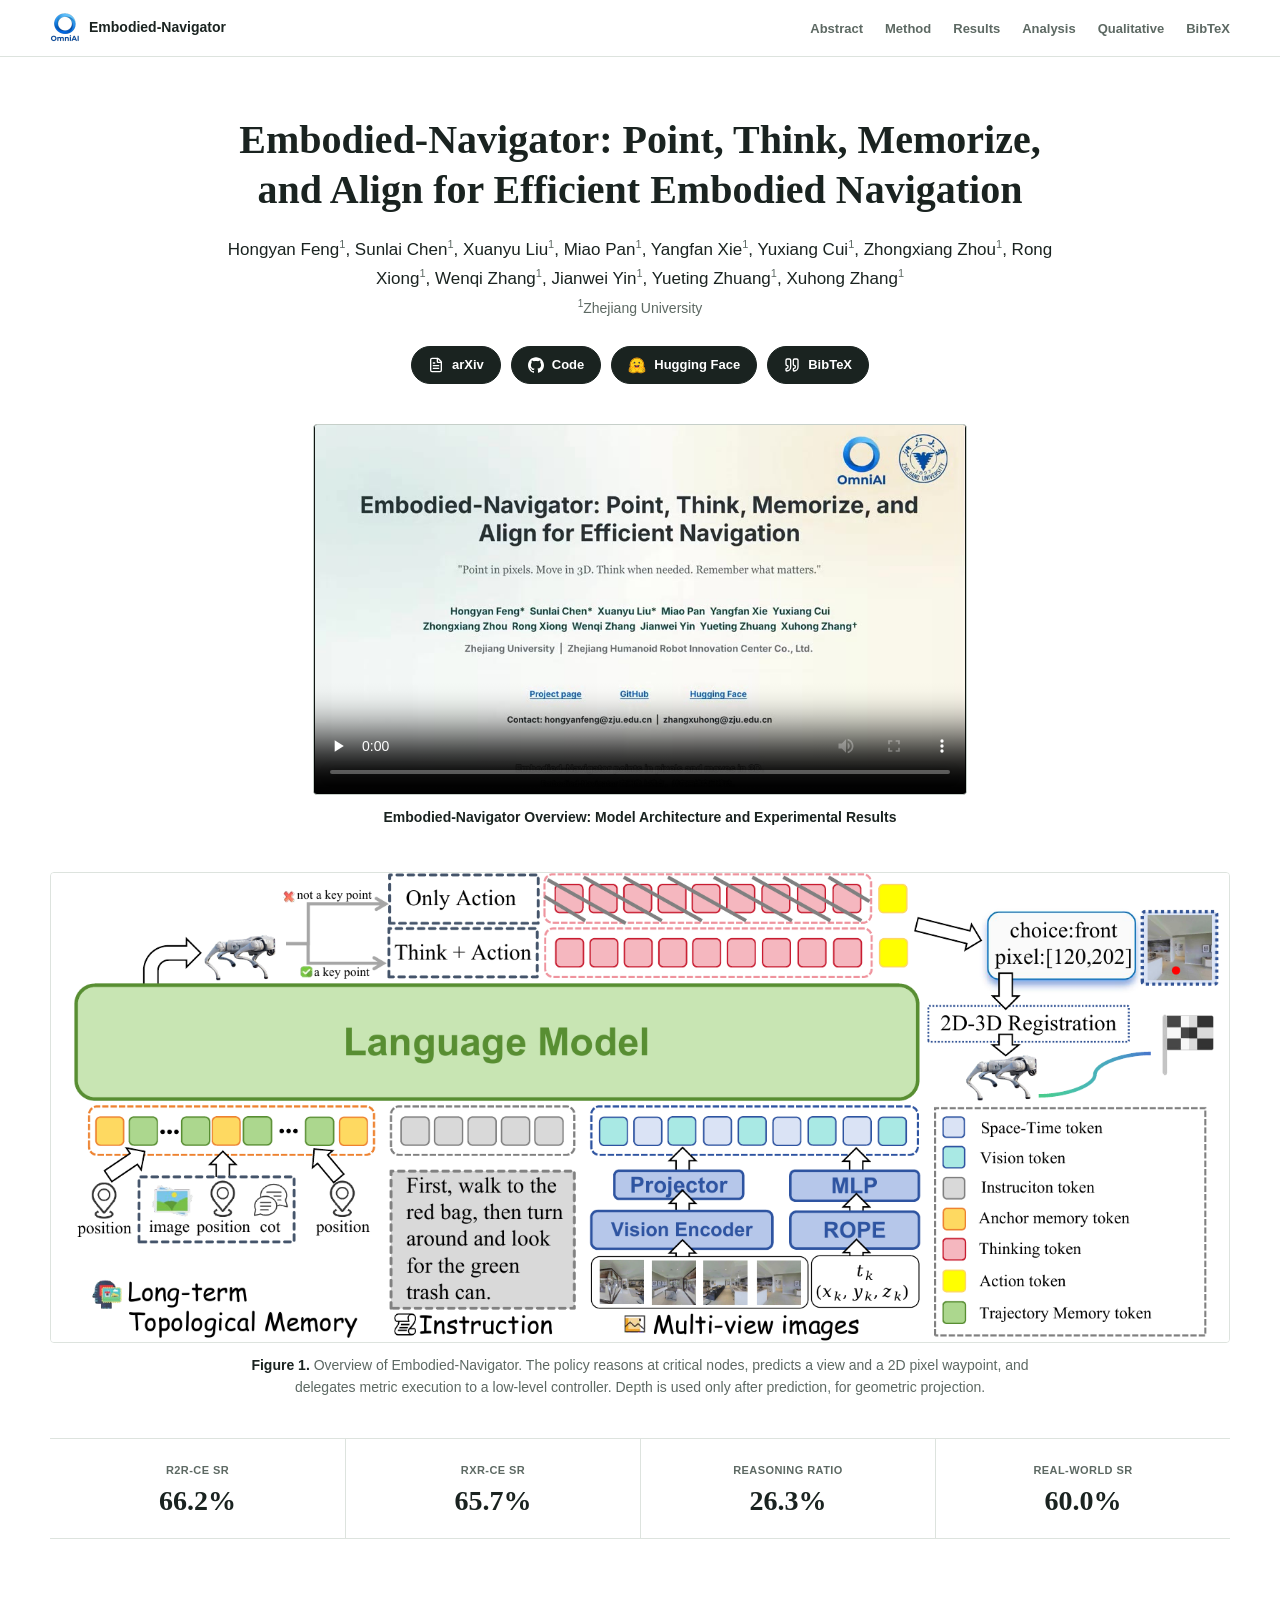
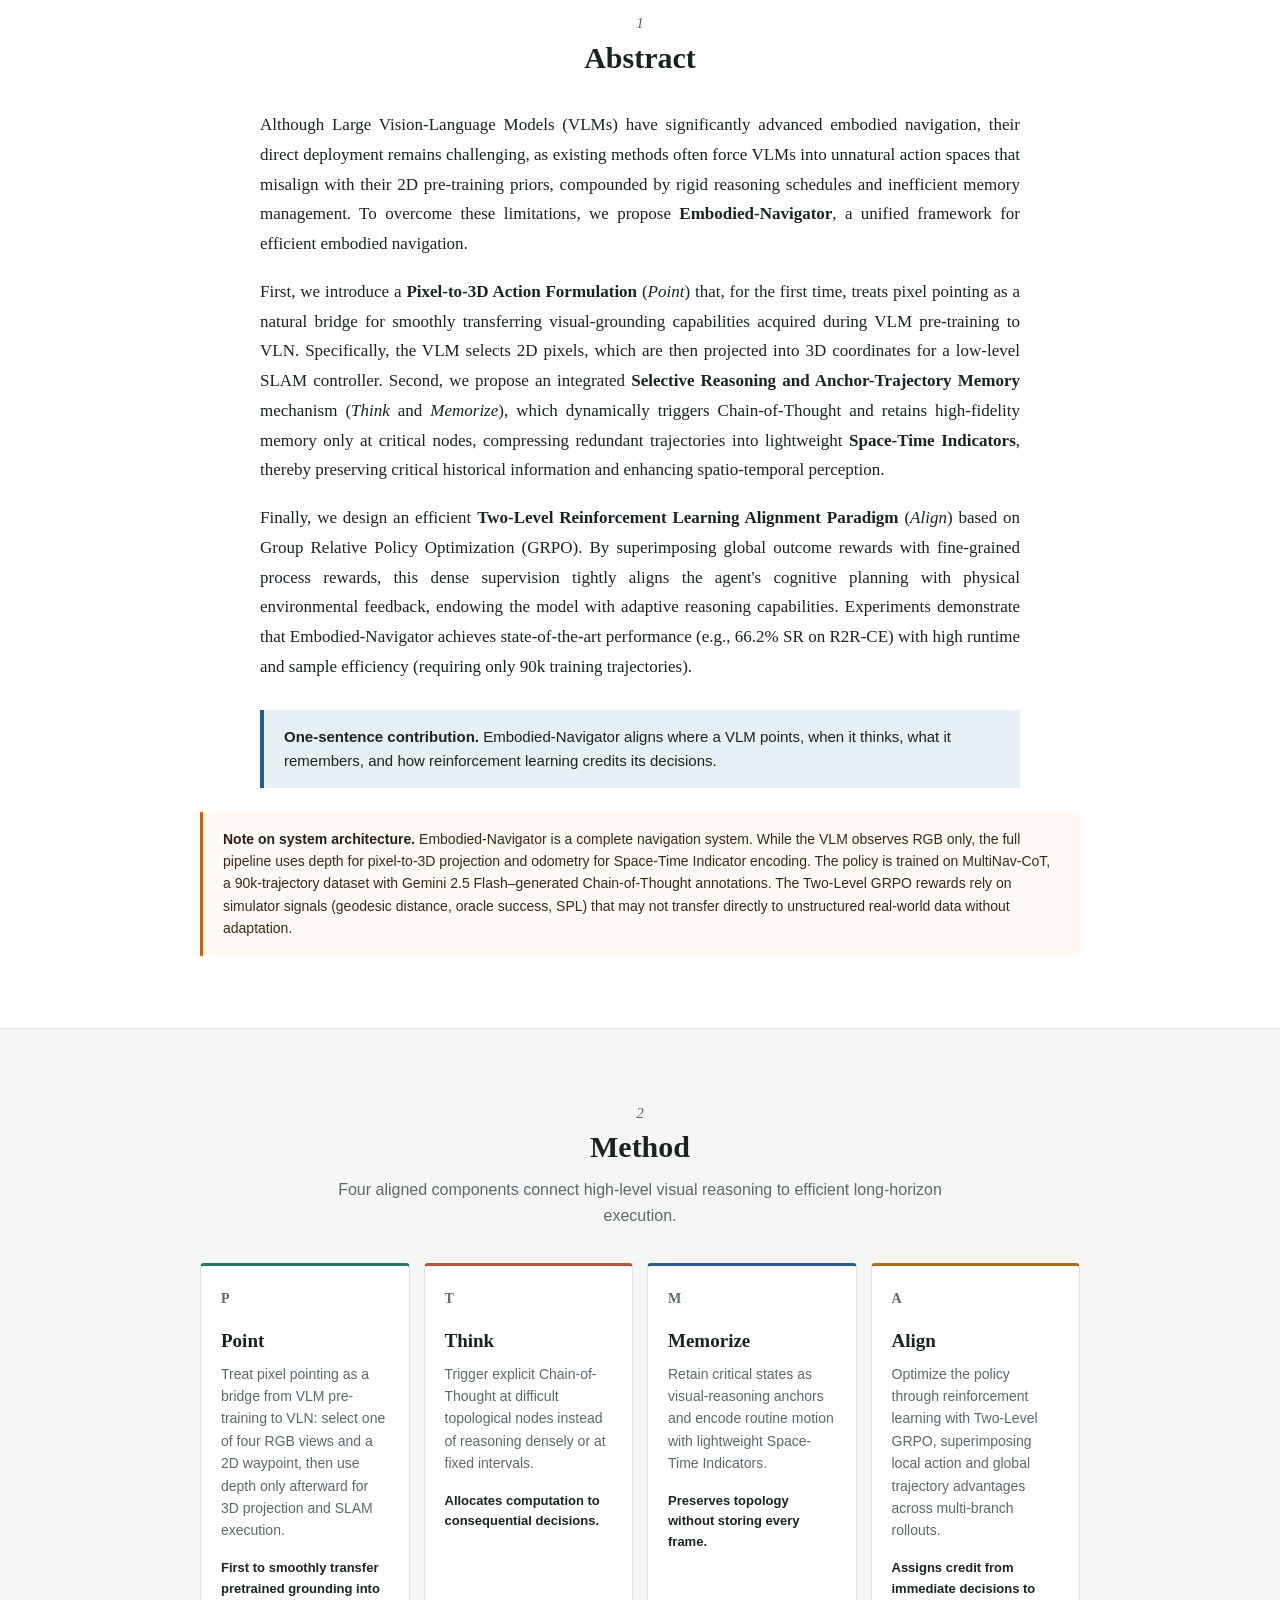
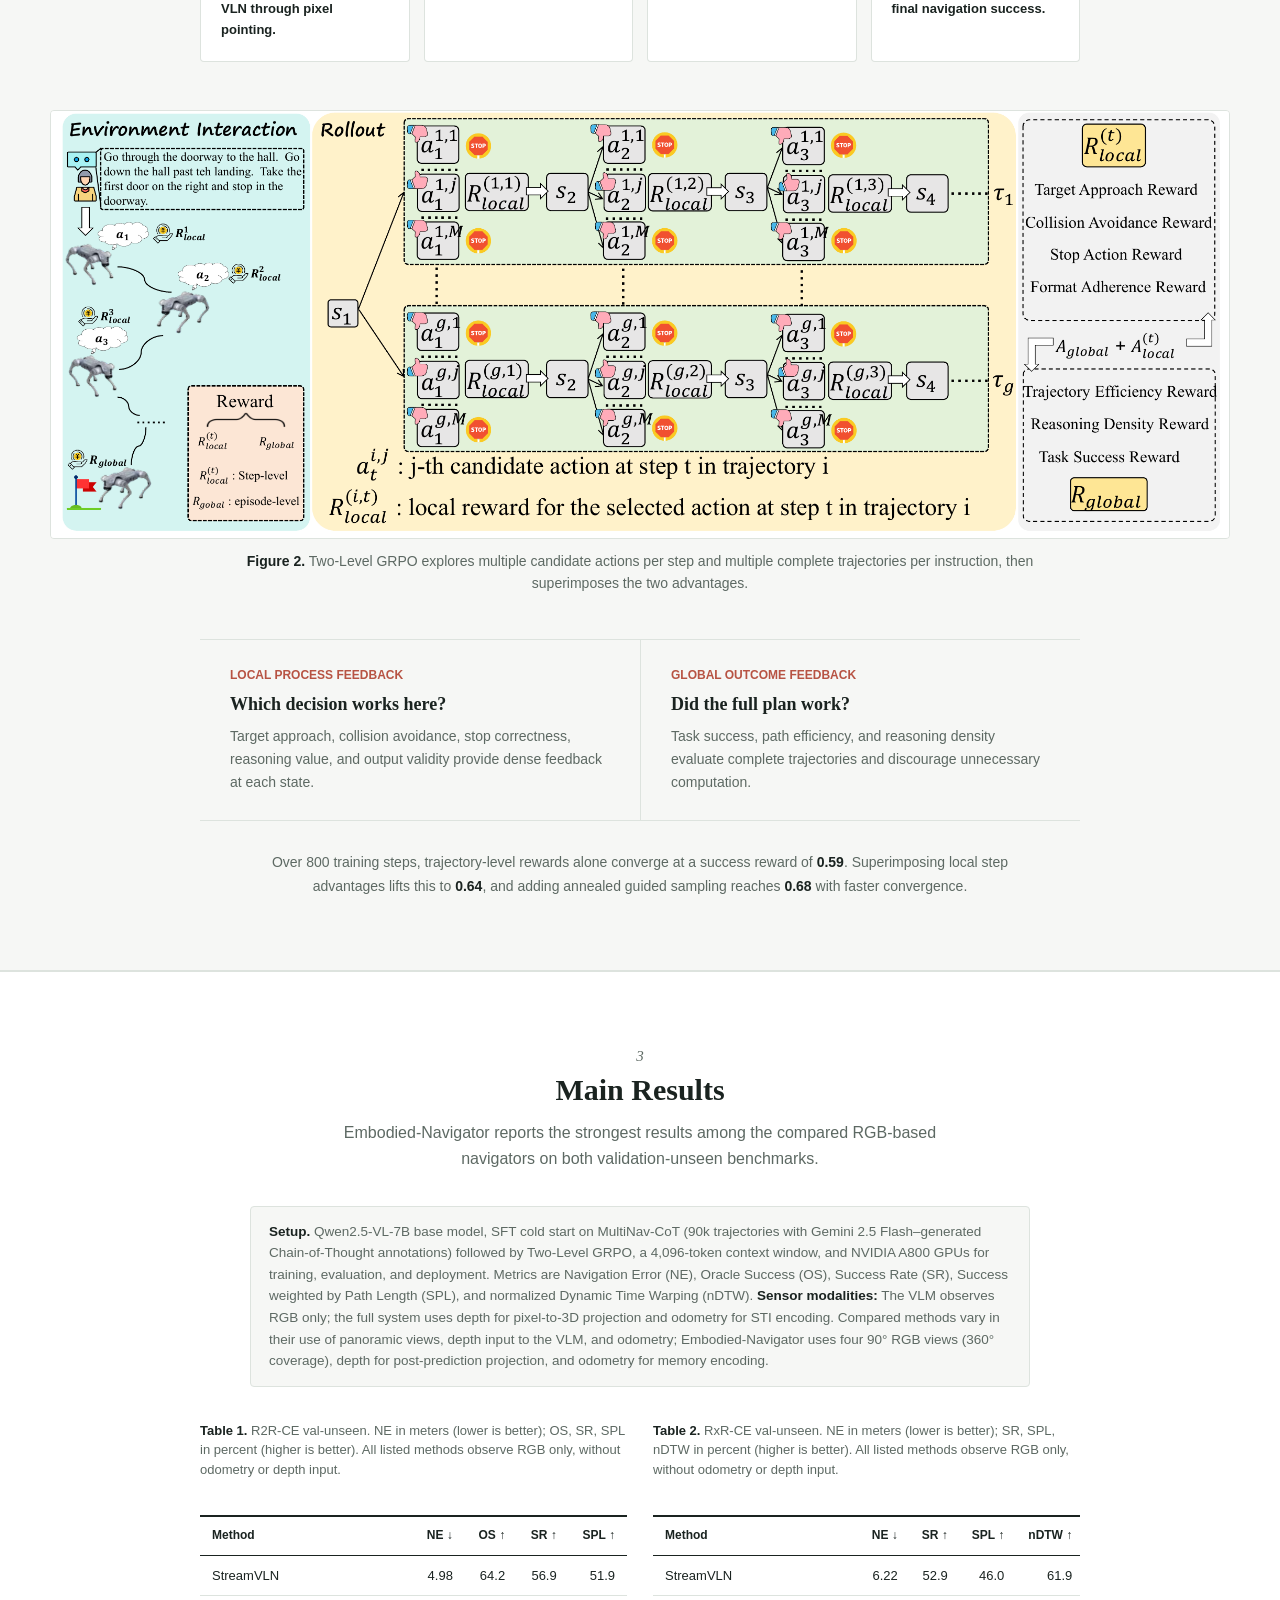
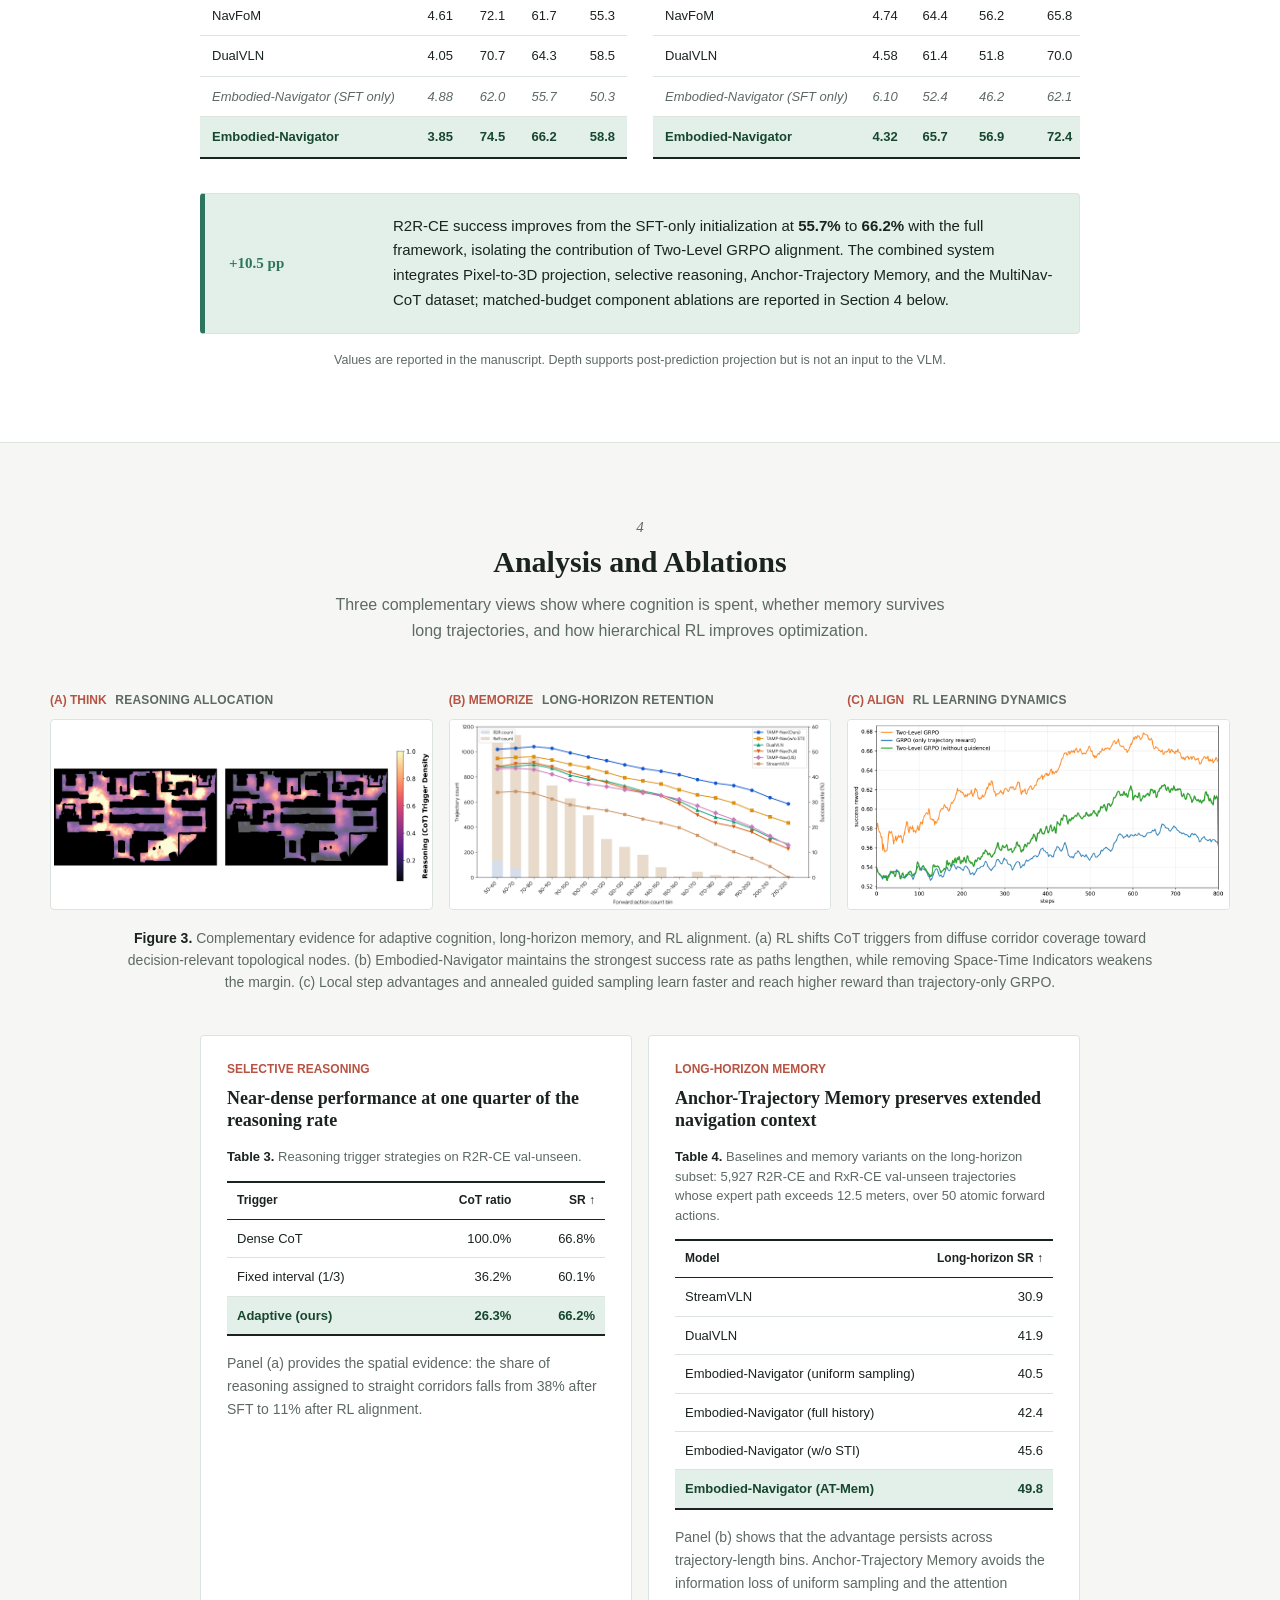
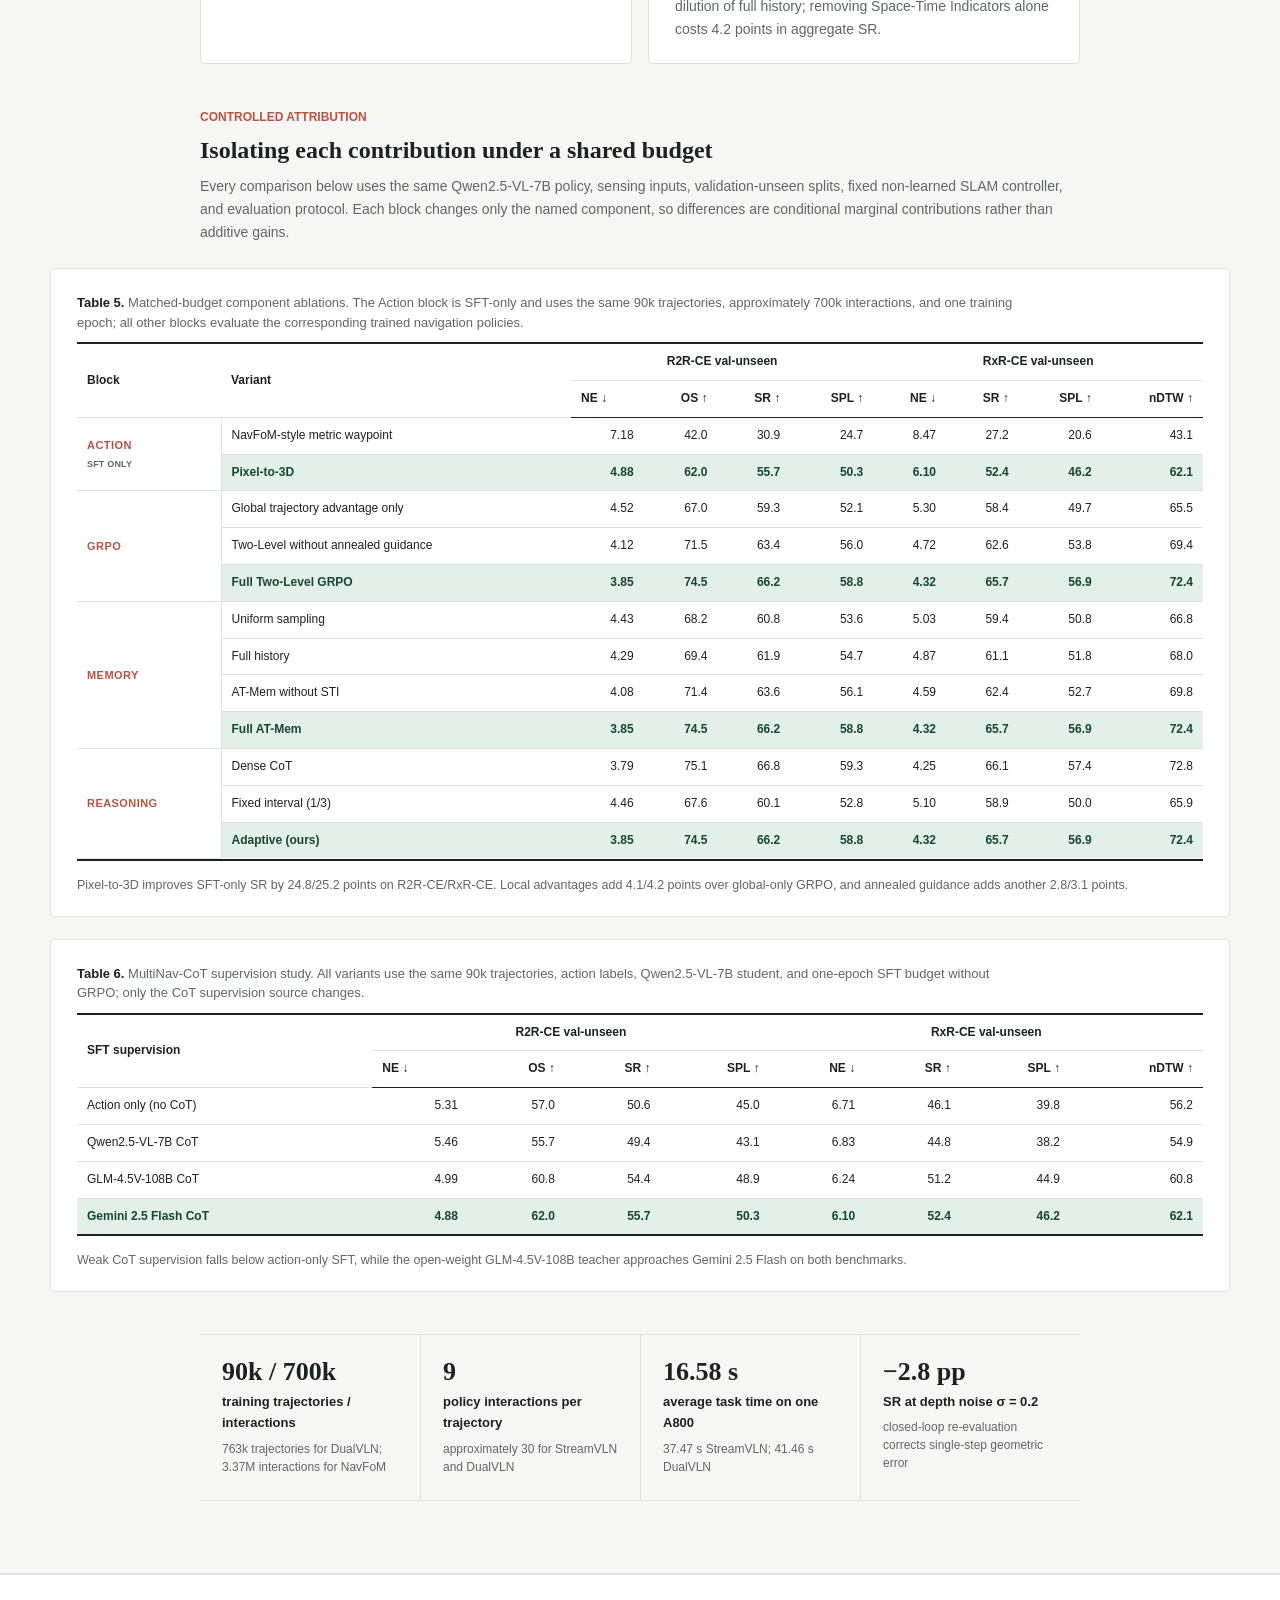
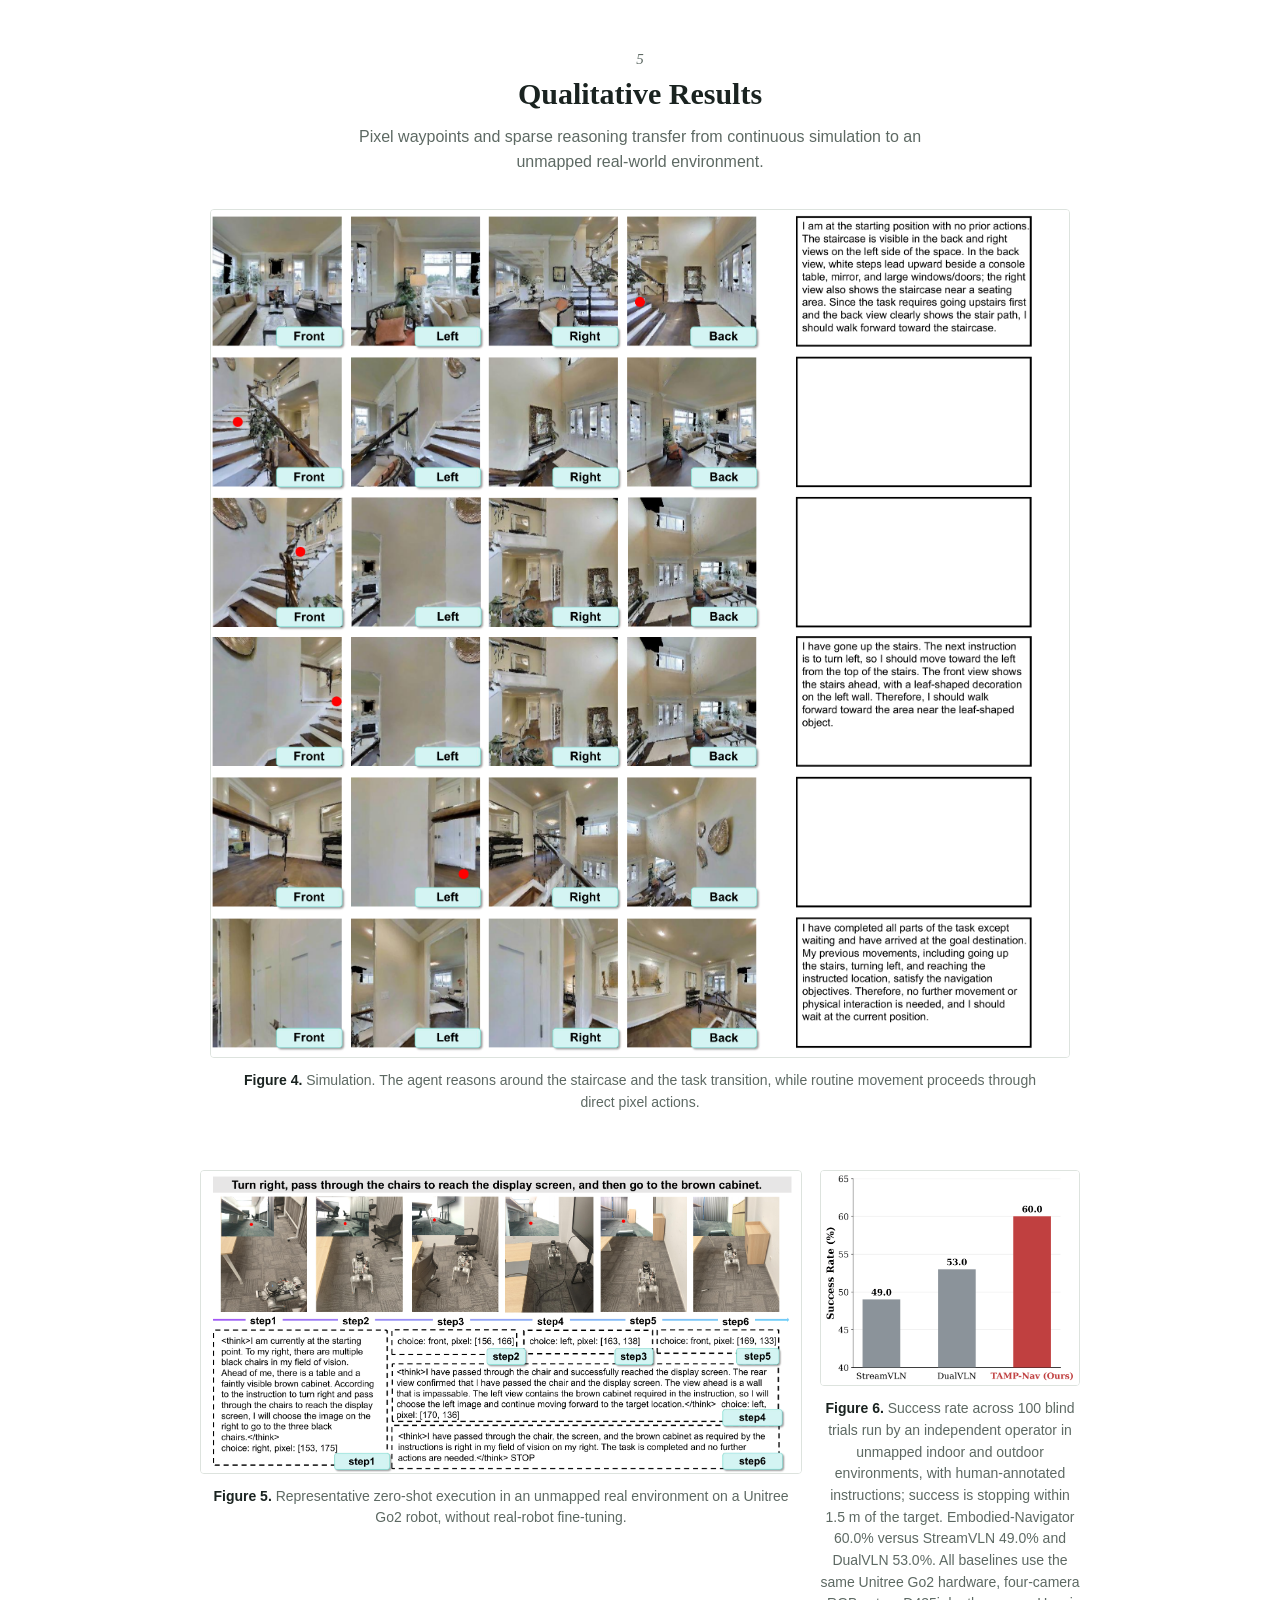
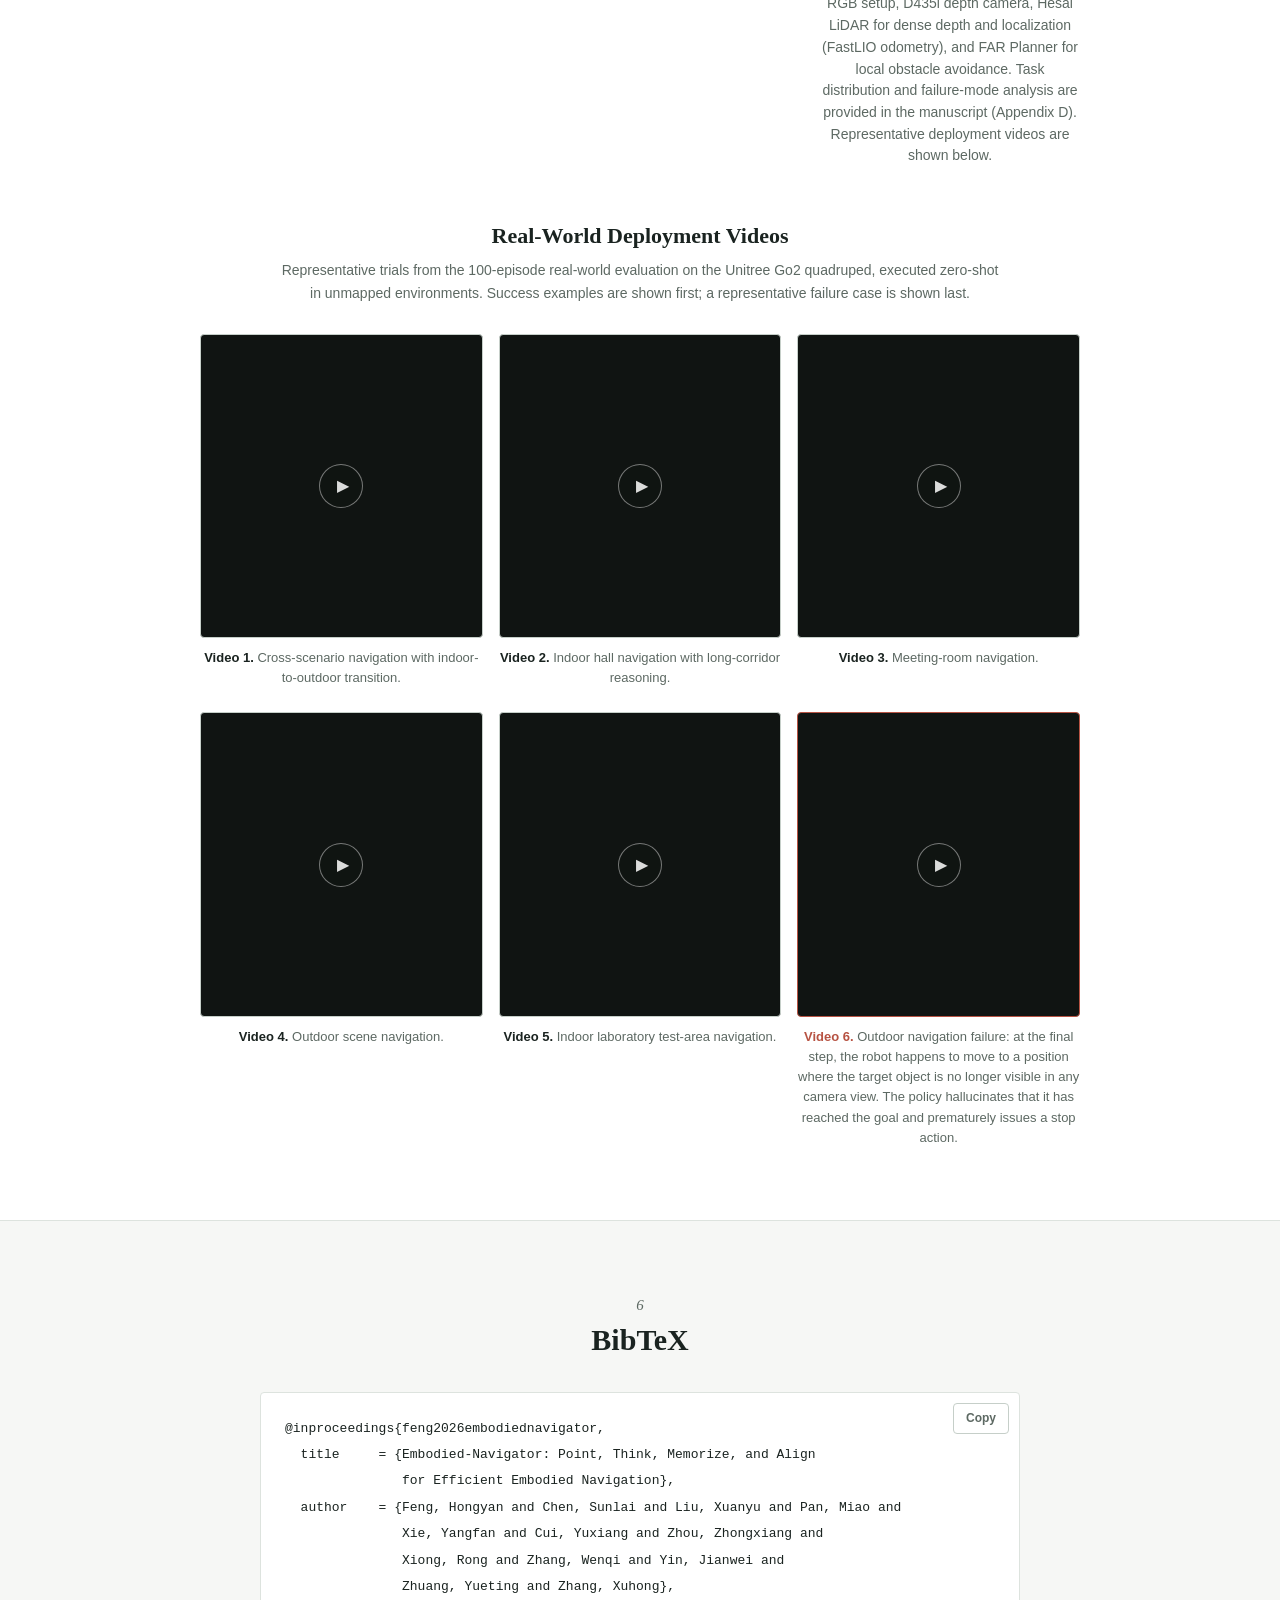
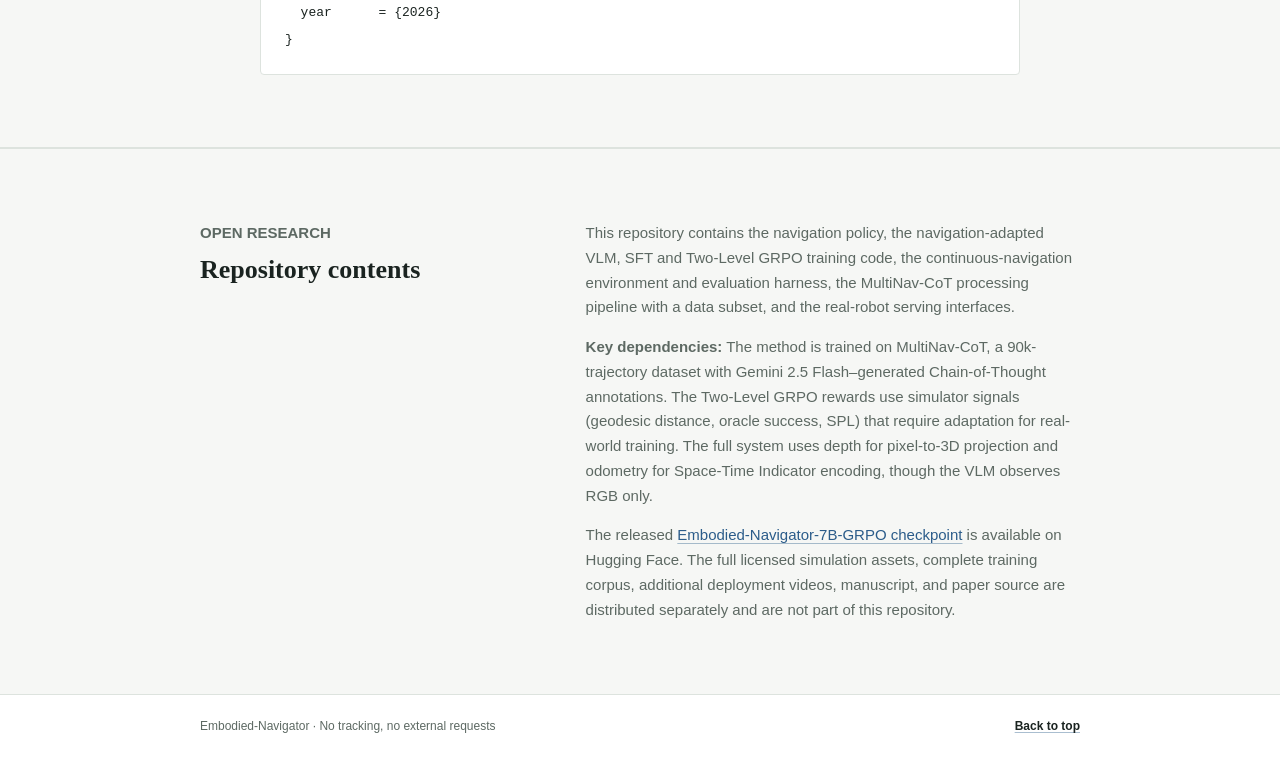
==== docs/index.html @ 09516f4f "update" ====
<!doctype html>
<html lang="en">
<head>
  <meta charset="utf-8">
  <meta name="viewport" content="width=device-width, initial-scale=1">
  <meta name="description" content="Project page for Embodied-Navigator: Point, Think, Memorize, and Align for Efficient Embodied Navigation.">
  <meta name="theme-color" content="#fbfcfa">
  <title>Embodied-Navigator: Point, Think, Memorize, and Align for Efficient Embodied Navigation</title>
  <link rel="stylesheet" href="assets/site.css">
  <script defer src="assets/site.js"></script>
</head>
<body>
  <a class="skip-link" href="#main">Skip to content</a>

  <header class="site-header" data-site-header>
    <nav class="site-nav" aria-label="Primary navigation">
      <a class="site-mark" href="#top" aria-label="Embodied-Navigator, top of page">
        <img
          class="site-mark-image"
          src="img/omniai-logo.png"
          alt=""
          width="30"
          height="30"
          aria-hidden="true"
        >
        <span>Embodied-Navigator</span>
      </a>
      <div class="nav-links">
        <a href="#abstract">Abstract</a>
        <a href="#method">Method</a>
        <a href="#results">Results</a>
        <a href="#analysis">Analysis</a>
        <a href="#qualitative">Qualitative</a>
        <a href="#bibtex">BibTeX</a>
      </div>
    </nav>
  </header>

  <main id="main">
    <!-- ===================== Title block ===================== -->
    <section class="masthead" id="top" aria-labelledby="page-title">
      <div class="masthead-copy page-width">

        <h1 id="page-title">
          <span class="title-mark">Embodied-Navigator</span><span class="title-colon">:</span>
          <span class="title-rest">Point, Think, Memorize, and Align for Efficient Embodied Navigation</span>
        </h1>

        <p class="authors">
          Hongyan Feng<sup>1</sup>,
          Sunlai Chen<sup>1</sup>,
          Xuanyu Liu<sup>1</sup>,
          Miao Pan<sup>1</sup>,
          Yangfan Xie<sup>1</sup>,
          Yuxiang Cui<sup>1</sup>,
          Zhongxiang Zhou<sup>1</sup>,
          Rong Xiong<sup>1</sup>,
          Wenqi Zhang<sup>1</sup>,
          Jianwei Yin<sup>1</sup>,
          Yueting Zhuang<sup>1</sup>,
          Xuhong Zhang<sup>1</sup>
        </p>
        <p class="affiliations"><sup>1</sup>Zhejiang University</p>

        <ul class="resource-links" aria-label="Project resources">
          <li>
            <a
              class="resource-link"
              href="https://arxiv.org/"
              target="_blank"
              rel="noopener noreferrer"
            >
              <img
                class="resource-symbol-icon"
                src="img/icons/file-text.svg"
                alt=""
                width="24"
                height="24"
                aria-hidden="true"
              >
              arXiv
            </a>
          </li>
          <li>
            <a class="resource-link" href="#artifact">
              <img
                class="resource-symbol-icon"
                src="img/icons/github.svg"
                alt=""
                width="24"
                height="24"
                aria-hidden="true"
              >
              Code
            </a>
          </li>
          <li>
            <a
              class="resource-link"
              href="https://huggingface.co/UnderTides/Embodied-Navigator-7B-GRPO"
              target="_blank"
              rel="noopener noreferrer"
            >
              <img
                class="resource-brand-icon"
                src="img/huggingface-logo.svg"
                alt=""
                width="95"
                height="88"
                aria-hidden="true"
              >
              Hugging Face
            </a>
          </li>
          <li>
            <a class="resource-link" href="#bibtex">
              <img
                class="resource-symbol-icon"
                src="img/icons/quote.svg"
                alt=""
                width="24"
                height="24"
                aria-hidden="true"
              >
              BibTeX
            </a>
          </li>
        </ul>
      </div>

      <figure class="overview-video page-wide">
        <video
          controls
          playsinline
          preload="none"
          poster="img/introduction-poster.jpg"
          width="960"
          height="544"
          aria-label="Embodied-Navigator overview of model architecture and experimental results"
        >
          <source src="img/Introduction.mp4" type="video/mp4">
          Your browser does not support the video element.
        </video>
        <figcaption>
          <span class="fig-label">Embodied-Navigator Overview: Model Architecture and Experimental Results</span>
        </figcaption>
      </figure>

      <figure class="teaser page-wide">
        <button
          class="figure-button"
          type="button"
          data-lightbox="img/architecture.png"
          data-caption="Figure 1. Embodied-Navigator combines multi-view RGB observations, language instructions, Anchor-Trajectory Memory, selective reasoning, visual waypoint prediction, and 2D-to-3D execution."
          aria-label="Open Figure 1, the Embodied-Navigator architecture, at full size"
          title="Open full-size figure"
        >
          <img
            src="img/architecture.png"
            alt="Embodied-Navigator architecture showing memory, instruction and multi-view inputs, selective reasoning, pixel action prediction, and 2D-to-3D execution"
            width="1649"
            height="656"
            fetchpriority="high"
          >
          <span class="zoom-mark" aria-hidden="true">+</span>
        </button>
        <figcaption>
          <span class="fig-label">Figure 1.</span>
          Overview of Embodied-Navigator. The policy reasons at critical nodes, predicts a view and a
          2D pixel waypoint, and delegates metric execution to a low-level controller.
          Depth is used only after prediction, for geometric projection.
        </figcaption>
      </figure>

      <dl class="metric-strip" aria-label="Headline results">
        <div class="metric">
          <dt>R2R-CE SR</dt>
          <dd>66.2%</dd>
        </div>
        <div class="metric">
          <dt>RxR-CE SR</dt>
          <dd>65.7%</dd>
        </div>
        <div class="metric">
          <dt>Reasoning ratio</dt>
          <dd>26.3%</dd>
        </div>
        <div class="metric">
          <dt>Real-world SR</dt>
          <dd>60.0%</dd>
        </div>
      </dl>
    </section>

    <!-- ===================== 1. Abstract ===================== -->
    <section class="section" id="abstract" aria-labelledby="abstract-title">
      <div class="page-width">
        <div class="section-head">
          <p class="section-number">1</p>
          <h2 id="abstract-title">Abstract</h2>
        </div>

        <div class="abstract-body">
          <p>
            Although Large Vision-Language Models (VLMs) have significantly advanced
            embodied navigation, their direct deployment remains challenging, as existing
            methods often force VLMs into unnatural action spaces that misalign with their
            2D pre-training priors, compounded by rigid reasoning schedules and inefficient
            memory management. To overcome these limitations, we propose <strong>Embodied-Navigator</strong>,
            a unified framework for efficient embodied navigation.
          </p>
          <p>
            First, we introduce a <strong>Pixel-to-3D Action Formulation</strong> (<em>Point</em>)
            that, for the first time, treats pixel pointing as a natural bridge for smoothly
            transferring visual-grounding capabilities acquired during VLM pre-training to VLN.
            Specifically, the VLM selects 2D pixels, which are then projected into 3D coordinates
            for a low-level SLAM controller. Second, we propose an integrated
            <strong>Selective Reasoning and Anchor-Trajectory Memory</strong> mechanism
            (<em>Think</em> and <em>Memorize</em>), which dynamically triggers Chain-of-Thought and
            retains high-fidelity memory only at critical nodes, compressing redundant
            trajectories into lightweight <strong>Space-Time Indicators</strong>, thereby
            preserving critical historical information and enhancing spatio-temporal perception.
          </p>
          <p>
            Finally, we design an efficient <strong>Two-Level Reinforcement Learning Alignment
            Paradigm</strong> (<em>Align</em>) based on Group Relative Policy Optimization (GRPO).
            By superimposing global outcome rewards with fine-grained process rewards, this dense
            supervision tightly aligns the agent's cognitive planning with physical environmental
            feedback, endowing the model with adaptive reasoning capabilities. Experiments
            demonstrate that Embodied-Navigator achieves state-of-the-art performance (e.g., 66.2% SR on
            R2R-CE) with high runtime and sample efficiency (requiring only 90k training
            trajectories).
          </p>
        </div>

        <p class="contribution">
          <strong>One-sentence contribution.</strong> Embodied-Navigator aligns where a VLM points,
          when it thinks, what it remembers, and how reinforcement learning credits its decisions.
        </p>

        <p class="contribution-note">
          <strong>Note on system architecture.</strong> Embodied-Navigator is a complete navigation
          system. While the VLM observes RGB only, the full pipeline uses depth for
          pixel-to-3D projection and odometry for Space-Time Indicator encoding. The policy
          is trained on MultiNav-CoT, a 90k-trajectory dataset with Gemini 2.5 Flash–generated
          Chain-of-Thought annotations. The Two-Level GRPO rewards rely on simulator signals
          (geodesic distance, oracle success, SPL) that may not transfer directly to
          unstructured real-world data without adaptation.
        </p>
      </div>
    </section>

    <!-- ===================== 2. Method ===================== -->
    <section class="section section-alt" id="method" aria-labelledby="method-title">
      <div class="page-width">
        <div class="section-head">
          <p class="section-number">2</p>
          <h2 id="method-title">Method</h2>
          <p class="section-summary">
            Four aligned components connect high-level visual reasoning to efficient
            long-horizon execution.
          </p>
        </div>

        <div class="component-grid">
          <article class="component component-point">
            <p class="component-letter">P</p>
            <h3>Point</h3>
            <p>
              Treat pixel pointing as a bridge from VLM pre-training to VLN: select one of
              four RGB views and a 2D waypoint, then use depth only afterward for 3D
              projection and SLAM execution.
            </p>
            <p class="component-effect">
              First to smoothly transfer pretrained grounding into VLN through pixel pointing.
            </p>
          </article>
          <article class="component component-think">
            <p class="component-letter">T</p>
            <h3>Think</h3>
            <p>
              Trigger explicit Chain-of-Thought at difficult topological nodes instead of
              reasoning densely or at fixed intervals.
            </p>
            <p class="component-effect">Allocates computation to consequential decisions.</p>
          </article>
          <article class="component component-memory">
            <p class="component-letter">M</p>
            <h3>Memorize</h3>
            <p>
              Retain critical states as visual-reasoning anchors and encode routine motion
              with lightweight Space-Time Indicators.
            </p>
            <p class="component-effect">Preserves topology without storing every frame.</p>
          </article>
          <article class="component component-align">
            <p class="component-letter">A</p>
            <h3>Align</h3>
            <p>
              Optimize the policy through reinforcement learning with Two-Level GRPO,
              superimposing local action and global trajectory advantages across multi-branch
              rollouts.
            </p>
            <p class="component-effect">
              Assigns credit from immediate decisions to final navigation success.
            </p>
          </article>
        </div>
      </div>

      <div class="page-wide method-figure">
        <figure>
          <button
            class="figure-button"
            type="button"
            data-lightbox="img/two_level_grpo.png"
            data-caption="Figure 2. Two-Level GRPO explores candidate actions inside complete navigation rollouts and combines local process feedback with global trajectory outcomes."
            aria-label="Open Figure 2, the Two-Level GRPO diagram, at full size"
            title="Open full-size figure"
          >
            <img
              src="img/two_level_grpo.png"
              alt="Two-Level GRPO diagram with candidate actions, trajectory rollouts, local rewards and global rewards"
              width="2249"
              height="816"
              loading="lazy"
            >
            <span class="zoom-mark" aria-hidden="true">+</span>
          </button>
          <figcaption>
            <span class="fig-label">Figure 2.</span>
            Two-Level GRPO explores multiple candidate actions per step and multiple
            complete trajectories per instruction, then superimposes the two advantages.
          </figcaption>
        </figure>
      </div>

      <div class="page-width reward-grid" aria-label="Two-Level GRPO reward structure">
        <div>
          <p class="reward-kicker">Local process feedback</p>
          <h3>Which decision works here?</h3>
          <p>
            Target approach, collision avoidance, stop correctness, reasoning value, and
            output validity provide dense feedback at each state.
          </p>
        </div>
        <div>
          <p class="reward-kicker">Global outcome feedback</p>
          <h3>Did the full plan work?</h3>
          <p>
            Task success, path efficiency, and reasoning density evaluate complete
            trajectories and discourage unnecessary computation.
          </p>
        </div>
      </div>

      <div class="page-width">
        <p class="section-note">
          Over 800 training steps, trajectory-level rewards alone converge at a success
          reward of <strong>0.59</strong>. Superimposing local step advantages lifts this to
          <strong>0.64</strong>, and adding annealed guided sampling reaches
          <strong>0.68</strong> with faster convergence.
        </p>
      </div>
    </section>

    <!-- ===================== 3. Results ===================== -->
    <section class="section" id="results" aria-labelledby="results-title">
      <div class="page-width">
        <div class="section-head">
          <p class="section-number">3</p>
          <h2 id="results-title">Main Results</h2>
          <p class="section-summary">
            Embodied-Navigator reports the strongest results among the compared RGB-based
            navigators on both validation-unseen benchmarks.
          </p>
        </div>

        <p class="setup-note">
          <strong>Setup.</strong> Qwen2.5-VL-7B base model, SFT cold start on MultiNav-CoT
          (90k trajectories with Gemini 2.5 Flash–generated Chain-of-Thought annotations)
          followed by Two-Level GRPO, a 4,096-token context window, and NVIDIA A800 GPUs for
          training, evaluation, and deployment. Metrics are Navigation Error (NE), Oracle
          Success (OS), Success Rate (SR), Success weighted by Path Length (SPL), and
          normalized Dynamic Time Warping (nDTW). <strong>Sensor modalities:</strong> The VLM
          observes RGB only; the full system uses depth for pixel-to-3D projection and
          odometry for STI encoding. Compared methods vary in their use of panoramic views,
          depth input to the VLM, and odometry; Embodied-Navigator uses four 90° RGB views (360° coverage),
          depth for post-prediction projection, and odometry for memory encoding.
        </p>

        <div class="table-grid">
          <div class="table-block">
            <p class="table-caption">
              <span class="tab-label">Table 1.</span>
              R2R-CE val-unseen. NE in meters (lower is better); OS, SR, SPL in percent
              (higher is better). All listed methods observe RGB only, without odometry or
              depth input.
            </p>
            <div class="table-scroll" tabindex="0">
              <table>
                <thead>
                  <tr>
                    <th scope="col">Method</th>
                    <th scope="col">NE&nbsp;&darr;</th>
                    <th scope="col">OS&nbsp;&uarr;</th>
                    <th scope="col">SR&nbsp;&uarr;</th>
                    <th scope="col">SPL&nbsp;&uarr;</th>
                  </tr>
                </thead>
                <tbody>
                  <tr><th scope="row">StreamVLN</th><td>4.98</td><td>64.2</td><td>56.9</td><td>51.9</td></tr>
                  <tr><th scope="row">NavFoM</th><td>4.61</td><td>72.1</td><td>61.7</td><td>55.3</td></tr>
                  <tr><th scope="row">DualVLN</th><td>4.05</td><td>70.7</td><td>64.3</td><td>58.5</td></tr>
                  <tr class="baseline-ours"><th scope="row">Embodied-Navigator (SFT only)</th><td>4.88</td><td>62.0</td><td>55.7</td><td>50.3</td></tr>
                  <tr class="ours"><th scope="row">Embodied-Navigator</th><td>3.85</td><td>74.5</td><td>66.2</td><td>58.8</td></tr>
                </tbody>
              </table>
            </div>
          </div>

          <div class="table-block">
            <p class="table-caption">
              <span class="tab-label">Table 2.</span>
              RxR-CE val-unseen. NE in meters (lower is better); SR, SPL, nDTW in percent
              (higher is better). All listed methods observe RGB only, without odometry or
              depth input.
            </p>
            <div class="table-scroll" tabindex="0">
              <table>
                <thead>
                  <tr>
                    <th scope="col">Method</th>
                    <th scope="col">NE&nbsp;&darr;</th>
                    <th scope="col">SR&nbsp;&uarr;</th>
                    <th scope="col">SPL&nbsp;&uarr;</th>
                    <th scope="col">nDTW&nbsp;&uarr;</th>
                  </tr>
                </thead>
                <tbody>
                  <tr><th scope="row">StreamVLN</th><td>6.22</td><td>52.9</td><td>46.0</td><td>61.9</td></tr>
                  <tr><th scope="row">NavFoM</th><td>4.74</td><td>64.4</td><td>56.2</td><td>65.8</td></tr>
                  <tr><th scope="row">DualVLN</th><td>4.58</td><td>61.4</td><td>51.8</td><td>70.0</td></tr>
                  <tr class="baseline-ours"><th scope="row">Embodied-Navigator (SFT only)</th><td>6.10</td><td>52.4</td><td>46.2</td><td>62.1</td></tr>
                  <tr class="ours"><th scope="row">Embodied-Navigator</th><td>4.32</td><td>65.7</td><td>56.9</td><td>72.4</td></tr>
                </tbody>
              </table>
            </div>
          </div>
        </div>

        <div class="result-callout">
          <p class="result-callout-value">+10.5 pp</p>
          <p>
            R2R-CE success improves from the SFT-only initialization at <strong>55.7%</strong>
            to <strong>66.2%</strong> with the full framework, isolating the contribution of
            Two-Level GRPO alignment. The combined system integrates Pixel-to-3D projection,
            selective reasoning, Anchor-Trajectory Memory, and the MultiNav-CoT dataset;
            matched-budget component ablations are reported in Section 4 below.
          </p>
        </div>

        <p class="table-note">
          Values are reported in the manuscript. Depth supports post-prediction
          projection but is not an input to the VLM.
        </p>
      </div>
    </section>

    <!-- ===================== 4. Analysis ===================== -->
    <section class="section section-alt" id="analysis" aria-labelledby="analysis-title">
      <div class="page-width">
        <div class="section-head">
          <p class="section-number">4</p>
          <h2 id="analysis-title">Analysis and Ablations</h2>
          <p class="section-summary">
            Three complementary views show where cognition is spent, whether memory
            survives long trajectories, and how hierarchical RL improves optimization.
          </p>
        </div>
      </div>

      <div class="page-wide analysis-figure">
        <figure class="analysis-triptych">
          <div class="analysis-chart-grid">
            <div class="analysis-chart">
              <p class="analysis-chart-label"><span>(a) Think</span> Reasoning allocation</p>
              <button
                class="figure-button"
                type="button"
                data-lightbox="img/reasoning_trigger_heatmap.png"
                data-caption="Figure 3a. Spatial density of CoT triggers for the SFT policy (left) and the RL-aligned policy (right)."
                aria-label="Open Figure 3a, the reasoning-trigger heatmaps, at full size"
                title="Open full-size figure"
              >
                <img
                  src="img/reasoning_trigger_heatmap.png"
                  alt="Spatial heatmaps comparing diffuse SFT reasoning triggers on the left with selective RL-aligned triggers on the right"
                  width="1980"
                  height="716"
                  loading="lazy"
                >
                <span class="zoom-mark" aria-hidden="true">+</span>
              </button>
            </div>

            <div class="analysis-chart">
              <p class="analysis-chart-label"><span>(b) Memorize</span> Long-horizon retention</p>
              <button
                class="figure-button"
                type="button"
                data-lightbox="img/long_horizon_performance.png"
                data-caption="Figure 3b. Success rate by expert-path length, with the long-horizon evaluation distribution shown as bars."
                aria-label="Open Figure 3b, long-horizon success rates by path length, at full size"
                title="Open full-size figure"
              >
                <img
                  src="img/long_horizon_performance.png"
                  alt="Long-horizon success-rate curves showing Embodied-Navigator and memory ablations across forward-action count bins"
                  width="1600"
                  height="800"
                  loading="lazy"
                >
                <span class="zoom-mark" aria-hidden="true">+</span>
              </button>
            </div>

            <div class="analysis-chart">
              <p class="analysis-chart-label"><span>(c) Align</span> RL learning dynamics</p>
              <button
                class="figure-button"
                type="button"
                data-lightbox="img/grpo_learning_curves.png"
                data-caption="Figure 3c. Success-reward learning curves for trajectory-only GRPO and the two Two-Level GRPO variants."
                aria-label="Open Figure 3c, the Two-Level GRPO learning curves, at full size"
                title="Open full-size figure"
              >
                <img
                  src="img/grpo_learning_curves.png"
                  alt="Learning curves comparing Two-Level GRPO, trajectory-only GRPO, and Two-Level GRPO without guided sampling"
                  width="2200"
                  height="1100"
                  loading="lazy"
                >
                <span class="zoom-mark" aria-hidden="true">+</span>
              </button>
            </div>
          </div>

          <figcaption>
            <span class="fig-label">Figure 3.</span>
            Complementary evidence for adaptive cognition, long-horizon memory, and RL
            alignment. (a) RL shifts CoT triggers from diffuse corridor coverage toward
            decision-relevant topological nodes. (b) Embodied-Navigator maintains the strongest
            success rate as paths lengthen, while removing Space-Time Indicators weakens
            the margin. (c) Local step advantages and annealed guided sampling learn faster
            and reach higher reward than trajectory-only GRPO.
          </figcaption>
        </figure>
      </div>

      <div class="page-width analysis-grid">
        <article class="analysis-block">
          <p class="analysis-label">Selective reasoning</p>
          <h3>Near-dense performance at one quarter of the reasoning rate</h3>
          <p class="table-caption">
            <span class="tab-label">Table 3.</span>
            Reasoning trigger strategies on R2R-CE val-unseen.
          </p>
          <div class="table-scroll compact-table" tabindex="0">
            <table>
              <thead>
                <tr><th scope="col">Trigger</th><th scope="col">CoT ratio</th><th scope="col">SR&nbsp;&uarr;</th></tr>
              </thead>
              <tbody>
                <tr><th scope="row">Dense CoT</th><td>100.0%</td><td>66.8%</td></tr>
                <tr><th scope="row">Fixed interval (1/3)</th><td>36.2%</td><td>60.1%</td></tr>
                <tr class="ours"><th scope="row">Adaptive (ours)</th><td>26.3%</td><td>66.2%</td></tr>
              </tbody>
            </table>
          </div>
          <p class="block-note">
            Panel (a) provides the spatial evidence: the share of reasoning assigned to
            straight corridors falls from 38% after SFT to 11% after RL alignment.
          </p>
        </article>

        <article class="analysis-block">
          <p class="analysis-label">Long-horizon memory</p>
          <h3>Anchor-Trajectory Memory preserves extended navigation context</h3>
          <p class="table-caption">
            <span class="tab-label">Table 4.</span>
            Baselines and memory variants on the long-horizon subset: 5,927 R2R-CE and
            RxR-CE val-unseen trajectories whose expert path exceeds 12.5 meters, over 50
            atomic forward actions.
          </p>
          <div class="table-scroll compact-table" tabindex="0">
            <table>
              <thead>
                <tr><th scope="col">Model</th><th scope="col">Long-horizon SR&nbsp;&uarr;</th></tr>
              </thead>
              <tbody>
                <tr><th scope="row">StreamVLN</th><td>30.9</td></tr>
                <tr><th scope="row">DualVLN</th><td>41.9</td></tr>
                <tr><th scope="row">Embodied-Navigator (uniform sampling)</th><td>40.5</td></tr>
                <tr><th scope="row">Embodied-Navigator (full history)</th><td>42.4</td></tr>
                <tr><th scope="row">Embodied-Navigator (w/o STI)</th><td>45.6</td></tr>
                <tr class="ours"><th scope="row">Embodied-Navigator (AT-Mem)</th><td>49.8</td></tr>
              </tbody>
            </table>
          </div>
          <p class="block-note">
            Panel (b) shows that the advantage persists across trajectory-length bins.
            Anchor-Trajectory Memory avoids the information loss of uniform sampling and
            the attention dilution of full history; removing Space-Time Indicators alone
            costs 4.2 points in aggregate SR.
          </p>
        </article>
      </div>

      <div class="page-wide review-evidence" aria-labelledby="review-evidence-title">
        <div class="review-evidence-head">
          <p class="analysis-label">Controlled attribution</p>
          <h3 id="review-evidence-title">Isolating each contribution under a shared budget</h3>
          <p>
            Every comparison below uses the same Qwen2.5-VL-7B policy, sensing inputs,
            validation-unseen splits, fixed non-learned SLAM controller, and evaluation
            protocol. Each block changes only the named component, so differences are
            conditional marginal contributions rather than additive gains.
          </p>
        </div>

        <div class="review-table-block">
          <p class="table-caption">
            <span class="tab-label">Table 5.</span>
            Matched-budget component ablations. The Action block is SFT-only and uses the
            same 90k trajectories, approximately 700k interactions, and one training epoch;
            all other blocks evaluate the corresponding trained navigation policies.
          </p>
          <p class="mobile-scroll-hint">Swipe horizontally to inspect all metrics&nbsp;&rarr;</p>
          <div class="table-scroll detailed-table" tabindex="0">
            <table>
              <thead>
                <tr>
                  <th scope="col" rowspan="2">Block</th>
                  <th class="variant-header" scope="col" rowspan="2">Variant</th>
                  <th class="metric-group" scope="colgroup" colspan="4">R2R-CE val-unseen</th>
                  <th class="metric-group" scope="colgroup" colspan="4">RxR-CE val-unseen</th>
                </tr>
                <tr>
                  <th scope="col">NE&nbsp;&darr;</th>
                  <th scope="col">OS&nbsp;&uarr;</th>
                  <th scope="col">SR&nbsp;&uarr;</th>
                  <th scope="col">SPL&nbsp;&uarr;</th>
                  <th scope="col">NE&nbsp;&darr;</th>
                  <th scope="col">SR&nbsp;&uarr;</th>
                  <th scope="col">SPL&nbsp;&uarr;</th>
                  <th scope="col">nDTW&nbsp;&uarr;</th>
                </tr>
              </thead>
              <tbody>
                <tr>
                  <th class="block-name" scope="rowgroup" rowspan="2">Action<br><span>SFT only</span></th>
                  <th scope="row">NavFoM-style metric waypoint</th>
                  <td>7.18</td><td>42.0</td><td>30.9</td><td>24.7</td>
                  <td>8.47</td><td>27.2</td><td>20.6</td><td>43.1</td>
                </tr>
                <tr class="ours">
                  <th scope="row">Pixel-to-3D</th>
                  <td>4.88</td><td>62.0</td><td>55.7</td><td>50.3</td>
                  <td>6.10</td><td>52.4</td><td>46.2</td><td>62.1</td>
                </tr>
                <tr class="group-start">
                  <th class="block-name" scope="rowgroup" rowspan="3">GRPO</th>
                  <th scope="row">Global trajectory advantage only</th>
                  <td>4.52</td><td>67.0</td><td>59.3</td><td>52.1</td>
                  <td>5.30</td><td>58.4</td><td>49.7</td><td>65.5</td>
                </tr>
                <tr>
                  <th scope="row">Two-Level without annealed guidance</th>
                  <td>4.12</td><td>71.5</td><td>63.4</td><td>56.0</td>
                  <td>4.72</td><td>62.6</td><td>53.8</td><td>69.4</td>
                </tr>
                <tr class="ours">
                  <th scope="row">Full Two-Level GRPO</th>
                  <td>3.85</td><td>74.5</td><td>66.2</td><td>58.8</td>
                  <td>4.32</td><td>65.7</td><td>56.9</td><td>72.4</td>
                </tr>
                <tr class="group-start">
                  <th class="block-name" scope="rowgroup" rowspan="4">Memory</th>
                  <th scope="row">Uniform sampling</th>
                  <td>4.43</td><td>68.2</td><td>60.8</td><td>53.6</td>
                  <td>5.03</td><td>59.4</td><td>50.8</td><td>66.8</td>
                </tr>
                <tr>
                  <th scope="row">Full history</th>
                  <td>4.29</td><td>69.4</td><td>61.9</td><td>54.7</td>
                  <td>4.87</td><td>61.1</td><td>51.8</td><td>68.0</td>
                </tr>
                <tr>
                  <th scope="row">AT-Mem without STI</th>
                  <td>4.08</td><td>71.4</td><td>63.6</td><td>56.1</td>
                  <td>4.59</td><td>62.4</td><td>52.7</td><td>69.8</td>
                </tr>
                <tr class="ours">
                  <th scope="row">Full AT-Mem</th>
                  <td>3.85</td><td>74.5</td><td>66.2</td><td>58.8</td>
                  <td>4.32</td><td>65.7</td><td>56.9</td><td>72.4</td>
                </tr>
                <tr class="group-start">
                  <th class="block-name" scope="rowgroup" rowspan="3">Reasoning</th>
                  <th scope="row">Dense CoT</th>
                  <td>3.79</td><td>75.1</td><td>66.8</td><td>59.3</td>
                  <td>4.25</td><td>66.1</td><td>57.4</td><td>72.8</td>
                </tr>
                <tr>
                  <th scope="row">Fixed interval (1/3)</th>
                  <td>4.46</td><td>67.6</td><td>60.1</td><td>52.8</td>
                  <td>5.10</td><td>58.9</td><td>50.0</td><td>65.9</td>
                </tr>
                <tr class="ours">
                  <th scope="row">Adaptive (ours)</th>
                  <td>3.85</td><td>74.5</td><td>66.2</td><td>58.8</td>
                  <td>4.32</td><td>65.7</td><td>56.9</td><td>72.4</td>
                </tr>
              </tbody>
            </table>
          </div>
          <p class="review-table-note">
            Pixel-to-3D improves SFT-only SR by 24.8/25.2 points on R2R-CE/RxR-CE.
            Local advantages add 4.1/4.2 points over global-only GRPO, and annealed
            guidance adds another 2.8/3.1 points.
          </p>
        </div>

        <div class="review-table-block">
          <p class="table-caption">
            <span class="tab-label">Table 6.</span>
            MultiNav-CoT supervision study. All variants use the same 90k trajectories,
            action labels, Qwen2.5-VL-7B student, and one-epoch SFT budget without GRPO;
            only the CoT supervision source changes.
          </p>
          <p class="mobile-scroll-hint">Swipe horizontally to inspect all metrics&nbsp;&rarr;</p>
          <div class="table-scroll detailed-table teacher-table" tabindex="0">
            <table>
              <thead>
                <tr>
                  <th scope="col" rowspan="2">SFT supervision</th>
                  <th class="metric-group" scope="colgroup" colspan="4">R2R-CE val-unseen</th>
                  <th class="metric-group" scope="colgroup" colspan="4">RxR-CE val-unseen</th>
                </tr>
                <tr>
                  <th scope="col">NE&nbsp;&darr;</th>
                  <th scope="col">OS&nbsp;&uarr;</th>
                  <th scope="col">SR&nbsp;&uarr;</th>
                  <th scope="col">SPL&nbsp;&uarr;</th>
                  <th scope="col">NE&nbsp;&darr;</th>
                  <th scope="col">SR&nbsp;&uarr;</th>
                  <th scope="col">SPL&nbsp;&uarr;</th>
                  <th scope="col">nDTW&nbsp;&uarr;</th>
                </tr>
              </thead>
              <tbody>
                <tr>
                  <th scope="row">Action only (no CoT)</th>
                  <td>5.31</td><td>57.0</td><td>50.6</td><td>45.0</td>
                  <td>6.71</td><td>46.1</td><td>39.8</td><td>56.2</td>
                </tr>
                <tr>
                  <th scope="row">Qwen2.5-VL-7B CoT</th>
                  <td>5.46</td><td>55.7</td><td>49.4</td><td>43.1</td>
                  <td>6.83</td><td>44.8</td><td>38.2</td><td>54.9</td>
                </tr>
                <tr>
                  <th scope="row">GLM-4.5V-108B CoT</th>
                  <td>4.99</td><td>60.8</td><td>54.4</td><td>48.9</td>
                  <td>6.24</td><td>51.2</td><td>44.9</td><td>60.8</td>
                </tr>
                <tr class="ours">
                  <th scope="row">Gemini 2.5 Flash CoT</th>
                  <td>4.88</td><td>62.0</td><td>55.7</td><td>50.3</td>
                  <td>6.10</td><td>52.4</td><td>46.2</td><td>62.1</td>
                </tr>
              </tbody>
            </table>
          </div>
          <p class="review-table-note">
            Weak CoT supervision falls below action-only SFT, while the open-weight
            GLM-4.5V-108B teacher approaches Gemini 2.5 Flash on both benchmarks.
          </p>
        </div>
      </div>

      <div class="page-width evidence-strip">
        <dl class="evidence-grid">
          <div>
            <dd>90k / 700k</dd>
            <dt>training trajectories / interactions</dt>
            <p>763k trajectories for DualVLN; 3.37M interactions for NavFoM</p>
          </div>
          <div>
            <dd>9</dd>
            <dt>policy interactions per trajectory</dt>
            <p>approximately 30 for StreamVLN and DualVLN</p>
          </div>
          <div>
            <dd>16.58 s</dd>
            <dt>average task time on one A800</dt>
            <p>37.47 s StreamVLN; 41.46 s DualVLN</p>
          </div>
          <div>
            <dd>&minus;2.8 pp</dd>
            <dt>SR at depth noise &sigma; = 0.2</dt>
            <p>closed-loop re-evaluation corrects single-step geometric error</p>
          </div>
        </dl>
      </div>
    </section>

    <!-- ===================== 5. Qualitative ===================== -->
    <section class="section" id="qualitative" aria-labelledby="qualitative-title">
      <div class="page-width">
        <div class="section-head">
          <p class="section-number">5</p>
          <h2 id="qualitative-title">Qualitative Results</h2>
          <p class="section-summary">
            Pixel waypoints and sparse reasoning transfer from continuous simulation to
            an unmapped real-world environment.
          </p>
        </div>

        <figure class="example-figure">
          <button
            class="figure-button"
            type="button"
            data-lightbox="img/simulation_trajectory.png"
            data-caption="Figure 4. A simulated trajectory showing multi-view pixel actions and reasoning at task-relevant decision points."
            aria-label="Open Figure 4, the simulation trajectory, at full size"
            title="Open full-size figure"
          >
            <img
              src="img/simulation_trajectory.png"
              alt="Simulation trajectory with multi-view observations, selected pixel waypoints, and sparse reasoning traces"
              width="2205"
              height="2178"
              loading="lazy"
            >
            <span class="zoom-mark" aria-hidden="true">+</span>
          </button>
          <figcaption>
            <span class="fig-label">Figure 4.</span>
            Simulation. The agent reasons around the staircase and the task transition,
            while routine movement proceeds through direct pixel actions.
          </figcaption>
        </figure>

        <div class="real-world-grid">
          <figure>
            <button
              class="figure-button"
              type="button"
              data-lightbox="img/real_world_trajectory.png"
              data-caption="Figure 5. A zero-shot real-world trajectory in an unmapped environment."
              aria-label="Open Figure 5, the real-world trajectory, at full size"
              title="Open full-size figure"
            >
              <img
                src="img/real_world_trajectory.png"
                alt="Six-step real-world robot trajectory following an instruction to reach a display and cabinet"
                width="1819"
                height="921"
                loading="lazy"
              >
              <span class="zoom-mark" aria-hidden="true">+</span>
            </button>
            <figcaption>
              <span class="fig-label">Figure 5.</span>
              Representative zero-shot execution in an unmapped real environment on a
              Unitree Go2 robot, without real-robot fine-tuning.
            </figcaption>
          </figure>

          <figure>
            <button
              class="figure-button"
              type="button"
              data-lightbox="img/real_world_success.png"
              data-caption="Figure 6. Real-world success rates over 100 blind trials: StreamVLN 49.0%, DualVLN 53.0%, and Embodied-Navigator 60.0%."
              aria-label="Open Figure 6, the real-world success chart, at full size"
              title="Open full-size figure"
            >
              <img
                src="img/real_world_success.png"
                alt="Bar chart showing real-world success rates of 49 percent for StreamVLN, 53 percent for DualVLN, and 60 percent for Embodied-Navigator"
                width="1600"
                height="1338"
                loading="lazy"
              >
              <span class="zoom-mark" aria-hidden="true">+</span>
            </button>
            <figcaption>
              <span class="fig-label">Figure 6.</span>
              Success rate across 100 blind trials run by an independent operator in
              unmapped indoor and outdoor environments, with human-annotated instructions;
              success is stopping within 1.5&nbsp;m of the target. Embodied-Navigator 60.0% versus
              StreamVLN 49.0% and DualVLN 53.0%. All baselines use the same Unitree Go2
              hardware, four-camera RGB setup, D435i depth camera, Hesai LiDAR for dense
              depth and localization (FastLIO odometry), and FAR Planner for local obstacle
              avoidance. Task distribution and failure-mode analysis are provided in the
              manuscript (Appendix D). Representative deployment videos are shown below.
            </figcaption>
          </figure>
        </div>

        <h3 class="video-heading" id="videos">Real-World Deployment Videos</h3>
        <p class="block-note video-intro">
          Representative trials from the 100-episode real-world evaluation on the
          Unitree Go2 quadruped, executed zero-shot in unmapped environments. Success
          examples are shown first; a representative failure case is shown last.
        </p>

        <div class="video-grid">
          <figure class="deployment-video">
            <button
              class="video-button"
              type="button"
              data-lightbox-video="img/cross-scenario.mp4"
              data-caption="Video 1. Cross-scenario navigation with indoor-to-outdoor transition."
              aria-label="Play Video 1, cross-scenario navigation, enlarged"
              title="Play enlarged"
            >
              <video preload="metadata" muted playsinline tabindex="-1" width="1280" height="1380">
                <source src="img/cross-scenario.mp4" type="video/mp4">
              </video>
              <span class="play-mark" aria-hidden="true">&#9654;</span>
            </button>
            <figcaption>
              <span class="fig-label">Video 1.</span>
              Cross-scenario navigation with indoor-to-outdoor transition.
            </figcaption>
          </figure>

          <figure class="deployment-video">
            <button
              class="video-button"
              type="button"
              data-lightbox-video="img/hall.mp4"
              data-caption="Video 2. Indoor hall navigation with long-corridor reasoning."
              aria-label="Play Video 2, indoor hall navigation, enlarged"
              title="Play enlarged"
            >
              <video preload="metadata" muted playsinline tabindex="-1" width="1280" height="1380">
                <source src="img/hall.mp4" type="video/mp4">
              </video>
              <span class="play-mark" aria-hidden="true">&#9654;</span>
            </button>
            <figcaption>
              <span class="fig-label">Video 2.</span>
              Indoor hall navigation with long-corridor reasoning.
            </figcaption>
          </figure>

          <figure class="deployment-video">
            <button
              class="video-button"
              type="button"
              data-lightbox-video="img/meeting-room.mp4"
              data-caption="Video 3. Meeting-room navigation."
              aria-label="Play Video 3, meeting-room navigation, enlarged"
              title="Play enlarged"
            >
              <video preload="metadata" muted playsinline tabindex="-1" width="1280" height="1380">
                <source src="img/meeting-room.mp4" type="video/mp4">
              </video>
              <span class="play-mark" aria-hidden="true">&#9654;</span>
            </button>
            <figcaption>
              <span class="fig-label">Video 3.</span>
              Meeting-room navigation.
            </figcaption>
          </figure>

          <figure class="deployment-video">
            <button
              class="video-button"
              type="button"
              data-lightbox-video="img/outdoors.mp4"
              data-caption="Video 4. Outdoor scene navigation."
              aria-label="Play Video 4, outdoor scene navigation, enlarged"
              title="Play enlarged"
            >
              <video preload="metadata" muted playsinline tabindex="-1" width="1280" height="1380">
                <source src="img/outdoors.mp4" type="video/mp4">
              </video>
              <span class="play-mark" aria-hidden="true">&#9654;</span>
            </button>
            <figcaption>
              <span class="fig-label">Video 4.</span>
              Outdoor scene navigation.
            </figcaption>
          </figure>

          <figure class="deployment-video">
            <button
              class="video-button"
              type="button"
              data-lightbox-video="img/playground.mp4"
              data-caption="Video 5. Indoor laboratory test-area navigation."
              aria-label="Play Video 5, indoor laboratory test-area navigation, enlarged"
              title="Play enlarged"
            >
              <video preload="metadata" muted playsinline tabindex="-1" width="1280" height="1380">
                <source src="img/playground.mp4" type="video/mp4">
              </video>
              <span class="play-mark" aria-hidden="true">&#9654;</span>
            </button>
            <figcaption>
              <span class="fig-label">Video 5.</span>
              Indoor laboratory test-area navigation.
            </figcaption>
          </figure>

          <figure class="deployment-video failure-case">
            <button
              class="video-button"
              type="button"
              data-lightbox-video="img/outdoors-failed.mp4"
              data-caption="Video 6. Outdoor navigation failure: at the final step, the robot happens to move to a position where the target object is no longer visible in any camera view. The policy hallucinates that it has reached the goal and prematurely issues a stop action."
              aria-label="Play Video 6, outdoor navigation failure case, enlarged"
              title="Play enlarged"
            >
              <video preload="metadata" muted playsinline tabindex="-1" width="1280" height="1380">
                <source src="img/outdoors-failed.mp4" type="video/mp4">
              </video>
              <span class="play-mark" aria-hidden="true">&#9654;</span>
            </button>
            <figcaption>
              <span class="fig-label">Video 6.</span>
              Outdoor navigation failure: at the final step, the robot happens to move to
              a position where the target object is no longer visible in any camera view.
              The policy hallucinates that it has reached the goal and prematurely issues
              a stop action.
            </figcaption>
          </figure>
        </div>
      </div>
    </section>

    <!-- ===================== 6. BibTeX ===================== -->
    <section class="section section-alt" id="bibtex" aria-labelledby="bibtex-title">
      <div class="page-width">
        <div class="section-head">
          <p class="section-number">6</p>
          <h2 id="bibtex-title">BibTeX</h2>
        </div>

        <div class="bibtex-block">
          <button class="bibtex-copy" type="button" data-copy-target="bibtex-source">Copy</button>
          <pre id="bibtex-source"><code>@inproceedings{feng2026embodiednavigator,
  title     = {Embodied-Navigator: Point, Think, Memorize, and Align
               for Efficient Embodied Navigation},
  author    = {Feng, Hongyan and Chen, Sunlai and Liu, Xuanyu and Pan, Miao and
               Xie, Yangfan and Cui, Yuxiang and Zhou, Zhongxiang and
               Xiong, Rong and Zhang, Wenqi and Yin, Jianwei and
               Zhuang, Yueting and Zhang, Xuhong},
  year      = {2026}
}</code></pre>
        </div>
      </div>
    </section>

    <!-- ===================== Artifact scope ===================== -->
    <section class="section artifact-section" id="artifact" aria-labelledby="artifact-title">
      <div class="page-width artifact-grid">
        <div>
          <p class="artifact-kicker">Open research</p>
          <h2 id="artifact-title">Repository contents</h2>
        </div>
        <div>
          <p>
            This repository contains the navigation policy, the navigation-adapted VLM,
            SFT and Two-Level GRPO training code, the continuous-navigation environment
            and evaluation harness, the MultiNav-CoT processing pipeline with a
            data subset, and the real-robot serving interfaces.
          </p>
          <p>
            <strong>Key dependencies:</strong> The method is trained on MultiNav-CoT, a
            90k-trajectory dataset with Gemini 2.5 Flash–generated Chain-of-Thought
            annotations. The Two-Level GRPO rewards use simulator signals (geodesic distance,
            oracle success, SPL) that require adaptation for real-world training. The full
            system uses depth for pixel-to-3D projection and odometry for Space-Time
            Indicator encoding, though the VLM observes RGB only.
          </p>
          <p>
            The released
            <a href="https://huggingface.co/UnderTides/Embodied-Navigator-7B-GRPO">Embodied-Navigator-7B-GRPO
            checkpoint</a> is available on Hugging Face. The full licensed simulation assets,
            complete training corpus, additional deployment videos, manuscript, and paper
            source are distributed separately and are not part of this repository.
          </p>
        </div>
      </div>
    </section>
  </main>

  <footer class="site-footer">
    <div class="page-width">
      <p>Embodied-Navigator &middot; No tracking, no external requests</p>
      <a href="#top">Back to top</a>
    </div>
  </footer>

  <div class="lightbox" data-lightbox-dialog hidden role="dialog" aria-modal="true" aria-label="Expanded research figure">
    <button class="lightbox-close" type="button" data-lightbox-close aria-label="Close expanded figure" title="Close">&times;</button>
    <div class="lightbox-content">
      <img data-lightbox-image src="" alt="">
      <video data-lightbox-player controls playsinline preload="metadata" hidden></video>
      <p data-lightbox-caption></p>
    </div>
  </div>
</body>
</html>
---- docs/assets/site.css ----
:root {
  --paper: #ffffff;
  --surface: #f6f7f5;
  --ink: #1a2320;
  --muted: #5d6963;
  --line: #dde3de;
  --line-strong: #c6cfc9;
  --accent: #2b5c8a;
  --accent-soft: #e8eff5;
  --green: #2b765c;
  --green-soft: #e3efe9;
  --rust: #b75343;
  --gold: #a87316;
  --white: #ffffff;
  --serif: Georgia, "Times New Roman", Times, serif;
  --sans: Inter, ui-sans-serif, -apple-system, BlinkMacSystemFont, "Segoe UI", Arial, sans-serif;
  --mono: ui-monospace, "SF Mono", "Cascadia Mono", Consolas, Menlo, monospace;
  --page: 880px;
  --page-wide: 1180px;
}

* {
  box-sizing: border-box;
  letter-spacing: 0;
}

html {
  scroll-behavior: smooth;
  color-scheme: light;
}

body {
  margin: 0;
  background: var(--paper);
  color: var(--ink);
  font-family: var(--sans);
  font-size: 16px;
  line-height: 1.65;
  text-rendering: optimizeLegibility;
}

body.lightbox-open {
  overflow: hidden;
}

button,
a {
  font: inherit;
}

a {
  color: var(--accent);
  text-decoration-color: rgba(43, 92, 138, 0.4);
  text-underline-offset: 0.2em;
}

a:hover {
  text-decoration-color: currentColor;
}

img {
  display: block;
  max-width: 100%;
  height: auto;
}

figure {
  margin: 0;
}

h1,
h2,
h3,
p,
dl {
  margin-top: 0;
}

h1,
h2,
h3 {
  font-family: var(--serif);
  font-weight: 700;
  line-height: 1.2;
}

h2 {
  margin-bottom: 0;
  font-size: 30px;
}

h3 {
  margin-bottom: 10px;
  font-size: 18px;
}

p:last-child {
  margin-bottom: 0;
}

section[id] {
  scroll-margin-top: 76px;
}

.page-width,
.page-wide {
  width: calc(100% - 48px);
  margin-right: auto;
  margin-left: auto;
}

.page-width {
  max-width: var(--page);
}

.page-wide {
  max-width: var(--page-wide);
}

.skip-link {
  position: fixed;
  z-index: 1000;
  top: 10px;
  left: 10px;
  padding: 9px 14px;
  border: 2px solid var(--ink);
  border-radius: 4px;
  background: var(--white);
  color: var(--ink);
  transform: translateY(-150%);
}

.skip-link:focus {
  transform: translateY(0);
}

/* ---------- Header ---------- */

.site-header {
  position: sticky;
  z-index: 100;
  top: 0;
  border-bottom: 1px solid var(--line);
  background: rgba(255, 255, 255, 0.96);
  backdrop-filter: blur(6px);
}

.site-nav {
  display: flex;
  width: calc(100% - 48px);
  max-width: var(--page-wide);
  min-height: 56px;
  margin: 0 auto;
  align-items: center;
  justify-content: space-between;
  gap: 24px;
}

.site-mark {
  display: inline-flex;
  flex: 0 0 auto;
  align-items: center;
  gap: 9px;
  color: var(--ink);
  font-size: 14px;
  font-weight: 700;
  text-decoration: none;
}

.site-mark-image {
  width: 30px;
  height: 30px;
  flex: 0 0 auto;
}

.nav-links {
  display: flex;
  min-width: 0;
  align-items: center;
  gap: 22px;
  overflow-x: auto;
  scrollbar-width: none;
}

.nav-links::-webkit-scrollbar {
  display: none;
}

.nav-links a {
  position: relative;
  flex: 0 0 auto;
  padding: 17px 0 15px;
  color: var(--muted);
  font-size: 13px;
  font-weight: 600;
  text-decoration: none;
}

.nav-links a::after {
  position: absolute;
  right: 0;
  bottom: 10px;
  left: 0;
  height: 2px;
  background: var(--ink);
  content: "";
  opacity: 0;
}

.nav-links a:hover,
.nav-links a.is-active {
  color: var(--ink);
}

.nav-links a.is-active::after {
  opacity: 1;
}

/* ---------- Title block ---------- */

.masthead {
  padding-top: 58px;
}

.masthead-copy {
  max-width: 860px;
  text-align: center;
}

.venue-line {
  margin-bottom: 26px;
  color: var(--muted);
  font-size: 13px;
  font-style: italic;
}

.masthead h1 {
  margin-bottom: 20px;
  font-size: 40px;
  font-weight: 700;
  line-height: 1.25;
}

.title-mark {
  white-space: nowrap;
}

.authors {
  margin-bottom: 4px;
  font-size: 17px;
}

.authors sup {
  color: var(--muted);
  font-size: 11px;
}

.affiliations {
  margin-bottom: 26px;
  color: var(--muted);
  font-size: 14px;
}

.affiliations sup {
  font-size: 10px;
}

.resource-links {
  display: flex;
  margin: 0 0 8px;
  padding: 0;
  justify-content: center;
  flex-wrap: wrap;
  gap: 10px;
  list-style: none;
}

.resource-link {
  display: inline-flex;
  min-height: 38px;
  padding: 6px 16px;
  border: 1px solid var(--ink);
  border-radius: 999px;
  align-items: center;
  gap: 8px;
  background: var(--ink);
  color: var(--white);
  font-size: 13px;
  font-weight: 600;
  text-decoration: none;
}

.resource-link em {
  color: rgba(255, 255, 255, 0.65);
  font-size: 12px;
  font-style: normal;
  font-weight: 500;
}

.resource-link:hover {
  background: #32423b;
}

.resource-link.is-disabled {
  border-color: var(--line-strong);
  background: var(--white);
  color: var(--muted);
  cursor: default;
}

.resource-link.is-disabled em {
  color: var(--muted);
}

.resource-symbol-icon,
.resource-brand-icon {
  display: block;
  flex: 0 0 auto;
}

.resource-symbol-icon {
  width: 16px;
  height: 16px;
  filter: invert(1);
}

.resource-brand-icon {
  width: 18px;
  height: 17px;
}

/* ---------- Figures ---------- */

.overview-video {
  max-width: 654px;
  margin-top: 40px;
}

.overview-video video {
  display: block;
  width: 100%;
  height: auto;
  aspect-ratio: 960 / 544;
  border: 1px solid var(--line-strong);
  border-radius: 4px;
  background: #101412;
}

.teaser {
  max-width: var(--page-wide);
  margin-top: 44px;
}

.figure-button {
  position: relative;
  display: block;
  width: 100%;
  padding: 0;
  overflow: hidden;
  border: 1px solid var(--line);
  border-radius: 4px;
  background: var(--white);
  cursor: zoom-in;
}

.figure-button img {
  width: 100%;
}

.figure-button:focus-visible,
.video-button:focus-visible,
.resource-link:focus-visible,
.nav-links a:focus-visible,
.site-mark:focus-visible,
.site-footer a:focus-visible,
.lightbox-close:focus-visible,
.bibtex-copy:focus-visible,
.table-scroll:focus-visible {
  outline: 3px solid var(--gold);
  outline-offset: 3px;
}

.zoom-mark {
  position: absolute;
  top: 12px;
  right: 12px;
  display: grid;
  width: 32px;
  height: 32px;
  border: 1px solid rgba(26, 35, 32, 0.2);
  border-radius: 50%;
  background: rgba(255, 255, 255, 0.92);
  color: var(--ink);
  font-size: 20px;
  font-weight: 500;
  line-height: 1;
  opacity: 0;
  place-items: center;
  transition: opacity 160ms ease;
}

.figure-button:hover .zoom-mark,
.figure-button:focus-visible .zoom-mark {
  opacity: 1;
}

figcaption {
  max-width: 820px;
  margin: 12px auto 0;
  color: var(--muted);
  font-size: 14px;
  line-height: 1.55;
  text-align: center;
}

.fig-label,
.tab-label {
  color: var(--ink);
  font-weight: 700;
}

/* ---------- Metric strip ---------- */

.metric-strip {
  display: grid;
  width: calc(100% - 48px);
  max-width: var(--page-wide);
  margin: 40px auto 0;
  border-top: 1px solid var(--line);
  border-bottom: 1px solid var(--line);
  grid-template-columns: repeat(4, minmax(0, 1fr));
}

.metric {
  min-width: 0;
  padding: 22px 18px;
  text-align: center;
}

.metric + .metric {
  border-left: 1px solid var(--line);
}

.metric dd {
  margin: 0;
  color: var(--ink);
  font-family: var(--serif);
  font-size: 28px;
  font-weight: 700;
  line-height: 1.1;
}

.metric dt {
  margin-bottom: 6px;
  color: var(--muted);
  font-size: 11px;
  font-weight: 700;
  letter-spacing: 0.04em;
  text-transform: uppercase;
}

/* ---------- Sections ---------- */

.section {
  padding: 72px 0;
}

.section-alt {
  border-top: 1px solid var(--line);
  border-bottom: 1px solid var(--line);
  background: var(--surface);
}

.section + .section:not(.section-alt) {
  border-top: 1px solid var(--line);
}

.section-head {
  margin-bottom: 34px;
  text-align: center;
}

.section-number {
  margin-bottom: 4px;
  color: var(--muted);
  font-family: var(--serif);
  font-size: 15px;
  font-style: italic;
}

.section-summary {
  max-width: 640px;
  margin: 12px auto 0;
  color: var(--muted);
  font-size: 16px;
  line-height: 1.6;
}

.contribution-note {
  margin-top: 24px;
  padding: 16px 20px;
  background: #fef9f5;
  border-left: 3px solid #b96420;
  font-size: 14px;
  line-height: 1.6;
  color: #3a2817;
}

.contribution-note strong {
  color: #2b1d14;
}

/* ---------- Abstract ---------- */

.abstract-body {
  max-width: 760px;
  margin: 0 auto;
  font-family: var(--serif);
  font-size: 17px;
  line-height: 1.75;
  text-align: justify;
}

.abstract-body p {
  margin-bottom: 18px;
}

.contribution {
  max-width: 760px;
  margin: 28px auto 0;
  padding: 15px 20px;
  border-left: 4px solid var(--accent);
  background: var(--accent-soft);
  font-size: 15px;
  line-height: 1.6;
}

/* ---------- Method ---------- */

.component-grid {
  display: grid;
  gap: 14px;
  grid-template-columns: repeat(4, minmax(0, 1fr));
}

.component {
  position: relative;
  min-width: 0;
  padding: 22px 20px 20px;
  border: 1px solid var(--line);
  border-top-width: 3px;
  border-radius: 4px;
  background: var(--white);
}

.component-point {
  border-top-color: var(--green);
}

.component-think {
  border-top-color: var(--rust);
}

.component-memory {
  border-top-color: var(--accent);
}

.component-align {
  border-top-color: var(--gold);
}

.component-letter {
  margin-bottom: 20px;
  color: var(--muted);
  font-family: var(--serif);
  font-size: 26px;
  font-weight: 700;
  line-height: 1;
}

.component h3 {
  font-size: 19px;
}

.component p {
  color: var(--muted);
  font-size: 14px;
  line-height: 1.6;
}

.component .component-effect {
  margin-top: 16px;
  color: var(--ink);
  font-size: 13px;
  font-weight: 700;
}

.method-figure,
.analysis-figure {
  margin-top: 48px;
}

.reward-grid {
  display: grid;
  margin-top: 44px;
  border-top: 1px solid var(--line);
  border-bottom: 1px solid var(--line);
  grid-template-columns: repeat(2, minmax(0, 1fr));
}

.reward-grid > div {
  padding: 26px 30px;
}

.reward-grid > div + div {
  border-left: 1px solid var(--line);
}

.reward-kicker {
  margin-bottom: 8px;
  color: var(--rust);
  font-size: 12px;
  font-weight: 800;
  text-transform: uppercase;
}

.reward-grid h3 {
  font-size: 18px;
}

.reward-grid p:last-child {
  color: var(--muted);
  font-size: 14px;
}

.section-note {
  max-width: 760px;
  margin: 30px auto 0;
  color: var(--muted);
  font-size: 14px;
  line-height: 1.65;
  text-align: center;
}

.section-note strong {
  color: var(--ink);
}

/* ---------- Results ---------- */

.setup-note {
  max-width: 780px;
  margin: 0 auto 34px;
  padding: 14px 18px;
  border: 1px solid var(--line);
  border-radius: 4px;
  background: var(--surface);
  color: var(--muted);
  font-size: 13.5px;
  line-height: 1.6;
}

.setup-note strong {
  color: var(--ink);
}

.table-grid {
  display: grid;
  gap: 26px;
  grid-template-columns: repeat(2, minmax(0, 1fr));
}

.table-block {
  min-width: 0;
}

.table-caption {
  min-height: 84px;
  margin-bottom: 10px;
  color: var(--muted);
  font-size: 13px;
  line-height: 1.5;
}

.table-scroll {
  min-width: 0;
  overflow-x: auto;
  border-top: 2px solid var(--ink);
  border-bottom: 2px solid var(--ink);
}

table {
  width: 100%;
  border-collapse: collapse;
  font-variant-numeric: tabular-nums;
}

th,
td {
  padding: 9px 12px;
  border-bottom: 1px solid var(--line);
  text-align: right;
  white-space: nowrap;
}

th:first-child,
td:first-child {
  text-align: left;
}

thead th {
  border-bottom: 1px solid var(--ink);
  color: var(--ink);
  font-size: 12px;
  font-weight: 700;
}

tbody th {
  font-size: 13px;
  font-weight: 500;
}

tbody td {
  font-size: 13px;
}

tbody tr:last-child th,
tbody tr:last-child td {
  border-bottom: 0;
}

tr.baseline-ours th,
tr.baseline-ours td {
  color: var(--muted);
  font-style: italic;
}

tr.ours {
  background: var(--green-soft);
}

tr.ours th,
tr.ours td {
  color: #17472f;
  font-weight: 700;
}

.result-callout {
  display: grid;
  margin-top: 34px;
  padding: 20px 24px;
  border: 1px solid var(--line);
  border-left: 5px solid var(--green);
  border-radius: 4px;
  align-items: center;
  gap: 24px;
  grid-template-columns: 140px minmax(0, 1fr);
  background: var(--green-soft);
}

.result-callout p {
  margin-bottom: 0;
  font-size: 15px;
}

.result-callout-value {
  color: var(--green);
  font-family: var(--serif);
  font-size: 32px;
  font-weight: 700;
  line-height: 1;
}

.table-note {
  margin-top: 16px;
  color: var(--muted);
  font-size: 12.5px;
  text-align: center;
}

.compact-table {
  margin-top: 14px;
  margin-bottom: 14px;
}

.compact-table table {
  font-size: 13px;
}

.compact-table th,
.compact-table td {
  padding: 8px 10px;
}

/* ---------- Analysis ---------- */

.analysis-figure {
  margin-bottom: 42px;
}

.analysis-triptych {
  margin: 0;
}

.analysis-chart-grid {
  display: grid;
  gap: 16px;
  grid-template-columns: repeat(3, minmax(0, 1fr));
}

.analysis-chart {
  min-width: 0;
}

.analysis-chart-label {
  margin-bottom: 8px;
  color: var(--muted);
  font-size: 12px;
  font-weight: 700;
  letter-spacing: 0.02em;
  text-transform: uppercase;
}

.analysis-chart-label span {
  margin-right: 5px;
  color: var(--rust);
  font-weight: 800;
}

.analysis-chart .figure-button {
  display: grid;
  aspect-ratio: 2 / 1;
  place-items: center;
}

.analysis-chart .figure-button img {
  width: 100%;
  height: 100%;
  object-fit: contain;
}

.analysis-triptych > figcaption {
  max-width: 1040px;
  margin-top: 18px;
}

.analysis-grid {
  display: grid;
  gap: 16px;
  grid-template-columns: repeat(2, minmax(0, 1fr));
}

.analysis-block {
  min-width: 0;
  padding: 24px 26px 22px;
  border: 1px solid var(--line);
  border-radius: 4px;
  background: var(--white);
}

.analysis-label {
  margin-bottom: 8px;
  color: var(--rust);
  font-size: 12px;
  font-weight: 800;
  text-transform: uppercase;
}

.analysis-block h3 {
  margin-bottom: 16px;
  font-size: 18px;
}

.analysis-block .table-caption {
  min-height: 0;
}

.block-note {
  margin-top: 16px;
  color: var(--muted);
  font-size: 14px;
}

.review-evidence {
  margin-top: 44px;
}

.review-evidence-head {
  max-width: var(--page);
  margin: 0 auto 24px;
}

.review-evidence-head h3 {
  margin-bottom: 10px;
  font-size: 24px;
}

.review-evidence-head > p:last-child {
  margin-bottom: 0;
  color: var(--muted);
  font-size: 14px;
}

.review-table-block {
  padding: 24px 26px 20px;
  border: 1px solid var(--line);
  border-radius: 4px;
  background: var(--white);
}

.review-table-block + .review-table-block {
  margin-top: 22px;
}

.review-table-block .table-caption {
  max-width: 940px;
  min-height: 0;
}

.detailed-table table {
  min-width: 1050px;
}

.teacher-table table {
  min-width: 900px;
}

.detailed-table th,
.detailed-table td {
  padding: 8px 10px;
  font-size: 12px;
}

.detailed-table thead tr:first-child th {
  border-bottom-color: var(--line);
}

.detailed-table thead tr:last-child th {
  border-bottom-color: var(--ink);
}

.detailed-table .metric-group {
  text-align: center;
}

.detailed-table .variant-header,
.detailed-table tbody th[scope="row"] {
  text-align: left;
}

.detailed-table .block-name {
  border-right: 1px solid var(--line);
  color: var(--rust);
  font-size: 11px;
  font-weight: 800;
  letter-spacing: 0.04em;
  text-transform: uppercase;
  vertical-align: middle;
}

.detailed-table .block-name span {
  color: var(--muted);
  font-size: 9px;
  letter-spacing: 0.02em;
}

.detailed-table tr.group-start > * {
  border-top: 1px solid var(--ink);
}

.review-table-note {
  margin: 14px 0 0;
  color: var(--muted);
  font-size: 12.5px;
}

.mobile-scroll-hint {
  display: none;
}

.deployment-video {
  margin: 48px auto 0;
}

.deployment-video figcaption {
  max-width: 620px;
  text-align: center;
}

.video-heading {
  margin: 56px 0 0;
  font-size: 22px;
  text-align: center;
}

.video-intro {
  max-width: 720px;
  margin: 10px auto 0;
  text-align: center;
}

.video-grid {
  display: grid;
  max-width: 900px;
  margin: 28px auto 0;
  gap: 24px 16px;
  grid-template-columns: repeat(3, minmax(0, 1fr));
}

.video-grid .deployment-video {
  min-width: 0;
  margin: 0;
}

.video-button {
  position: relative;
  display: block;
  width: 100%;
  padding: 0;
  overflow: hidden;
  border: 1px solid var(--line-strong);
  border-radius: 4px;
  background: #101412;
  cursor: zoom-in;
}

.video-button video {
  display: block;
  width: 100%;
  height: auto;
  aspect-ratio: 1280 / 1380;
  pointer-events: none;
}

.play-mark {
  position: absolute;
  top: 50%;
  left: 50%;
  display: grid;
  width: 44px;
  height: 44px;
  border: 1px solid rgba(255, 255, 255, 0.5);
  border-radius: 50%;
  background: rgba(16, 20, 18, 0.65);
  color: #ffffff;
  font-size: 16px;
  line-height: 1;
  opacity: 0.85;
  padding-left: 4px;
  place-items: center;
  transform: translate(-50%, -50%);
  transition: opacity 160ms ease, background-color 160ms ease;
}

.video-button:hover .play-mark,
.video-button:focus-visible .play-mark {
  background: rgba(16, 20, 18, 0.85);
  opacity: 1;
}

.video-grid .deployment-video figcaption {
  margin-top: 10px;
  font-size: 13px;
}

.failure-case .video-button {
  border-color: var(--rust);
}

.failure-case .fig-label {
  color: var(--rust);
}

.evidence-strip {
  margin-top: 42px;
}

.evidence-grid {
  display: grid;
  margin-bottom: 0;
  border-top: 1px solid var(--line);
  border-bottom: 1px solid var(--line);
  grid-template-columns: repeat(4, minmax(0, 1fr));
}

.evidence-grid > div {
  min-width: 0;
  padding: 24px 22px;
}

.evidence-grid > div + div {
  border-left: 1px solid var(--line);
}

.evidence-grid dd {
  margin: 0 0 6px;
  color: var(--ink);
  font-family: var(--serif);
  font-size: 26px;
  font-weight: 700;
  line-height: 1;
}

.evidence-grid dt {
  color: var(--ink);
  font-size: 13px;
  font-weight: 700;
}

.evidence-grid p {
  margin: 6px 0 0;
  color: var(--muted);
  font-size: 12px;
  line-height: 1.5;
}

/* ---------- Qualitative ---------- */

.example-figure {
  max-width: 860px;
  margin: 0 auto 56px;
}

.real-world-grid {
  display: grid;
  align-items: start;
  gap: 18px;
  grid-template-columns: minmax(0, 1.8fr) minmax(260px, 0.75fr);
}

.real-world-grid figure {
  min-width: 0;
}

.real-world-grid .figure-button {
  aspect-ratio: 1.98 / 1;
}

.real-world-grid figure:last-child .figure-button {
  aspect-ratio: 1.2 / 1;
}

.real-world-grid img {
  width: 100%;
  height: 100%;
  object-fit: contain;
  background: var(--white);
}

/* ---------- BibTeX ---------- */

.bibtex-block {
  position: relative;
  max-width: 760px;
  margin: 0 auto;
  border: 1px solid var(--line);
  border-radius: 4px;
  background: var(--white);
}

.bibtex-block pre {
  margin: 0;
  padding: 22px 24px;
  overflow-x: auto;
}

.bibtex-block code {
  color: var(--ink);
  font-family: var(--mono);
  font-size: 13px;
  line-height: 1.6;
}

.bibtex-copy {
  position: absolute;
  top: 10px;
  right: 10px;
  padding: 5px 12px;
  border: 1px solid var(--line-strong);
  border-radius: 4px;
  background: var(--white);
  color: var(--muted);
  cursor: pointer;
  font-size: 12px;
  font-weight: 600;
}

.bibtex-copy:hover {
  border-color: var(--ink);
  color: var(--ink);
}

.bibtex-copy.is-copied {
  border-color: var(--green);
  color: var(--green);
}

/* ---------- Artifact ---------- */

.artifact-section {
  border-top: 1px solid var(--line);
  background: var(--surface);
}

.artifact-grid {
  display: grid;
  gap: 56px;
  grid-template-columns: 0.8fr 1.2fr;
}

.artifact-kicker {
  margin-bottom: 8px;
  color: var(--rust);
  font-size: 12px;
  font-weight: 800;
  text-transform: uppercase;
}

.artifact-grid h2 {
  font-size: 26px;
}

.artifact-grid p {
  color: var(--muted);
  font-size: 15px;
}

/* ---------- Footer ---------- */

.site-footer {
  padding: 22px 0;
  border-top: 1px solid var(--line);
  background: var(--white);
  color: var(--muted);
}

.site-footer .page-width {
  display: flex;
  align-items: center;
  justify-content: space-between;
  gap: 20px;
}

.site-footer p {
  margin: 0;
  font-size: 12px;
}

.site-footer a {
  color: var(--ink);
  font-size: 12px;
  font-weight: 600;
}

/* ---------- Lightbox ---------- */

.lightbox {
  position: fixed;
  z-index: 1000;
  inset: 0;
  display: grid;
  padding: 70px 34px 34px;
  background: rgba(16, 22, 19, 0.94);
  place-items: center;
}

.lightbox[hidden] {
  display: none;
}

.lightbox-content {
  display: flex;
  width: min(96vw, 1500px);
  height: min(86vh, 980px);
  flex-direction: column;
  align-items: center;
  justify-content: center;
}

.lightbox-content img {
  max-width: 100%;
  max-height: calc(100% - 52px);
  border-radius: 4px;
  background: var(--white);
  box-shadow: 0 24px 70px rgba(0, 0, 0, 0.4);
  object-fit: contain;
}

.lightbox-content video {
  max-width: 100%;
  max-height: calc(100% - 52px);
  border-radius: 4px;
  background: #000000;
  box-shadow: 0 24px 70px rgba(0, 0, 0, 0.4);
}

.lightbox-content video[hidden] {
  display: none;
}

.lightbox-content p {
  max-width: 980px;
  margin: 14px auto 0;
  color: #dbe4df;
  font-size: 13px;
  line-height: 1.5;
  text-align: center;
}

.lightbox-close {
  position: absolute;
  top: 18px;
  right: 22px;
  display: grid;
  width: 42px;
  height: 42px;
  padding: 0;
  border: 1px solid #6d7b74;
  border-radius: 50%;
  background: #232d28;
  color: var(--white);
  cursor: pointer;
  font-size: 27px;
  line-height: 1;
  place-items: center;
}

/* ---------- Responsive ---------- */

@media (max-width: 980px) {
  .masthead h1 {
    font-size: 33px;
  }

  .component-grid {
    grid-template-columns: repeat(2, minmax(0, 1fr));
  }

  .table-grid,
  .analysis-grid {
    grid-template-columns: 1fr;
  }

  .analysis-chart-grid {
    max-width: 720px;
    margin: 0 auto;
    grid-template-columns: 1fr;
  }

  .analysis-chart .figure-button {
    aspect-ratio: auto;
  }

  .analysis-chart .figure-button img {
    height: auto;
  }

  .table-caption {
    min-height: 0;
  }

  .evidence-grid {
    grid-template-columns: repeat(2, minmax(0, 1fr));
  }

  .evidence-grid > div:nth-child(3) {
    border-left: 0;
  }

  .evidence-grid > div:nth-child(n + 3) {
    border-top: 1px solid var(--line);
  }

  .real-world-grid {
    grid-template-columns: minmax(0, 1.5fr) minmax(240px, 0.8fr);
  }

  .video-grid {
    grid-template-columns: repeat(2, minmax(0, 1fr));
  }
}

@media (max-width: 720px) {
  .page-width,
  .page-wide {
    width: calc(100% - 30px);
  }

  .site-nav {
    width: calc(100% - 24px);
    min-height: 52px;
    gap: 14px;
  }

  .site-mark span:last-child {
    display: none;
  }

  .nav-links {
    flex: 1 1 auto;
    justify-content: space-between;
    gap: 12px;
  }

  .nav-links a {
    padding: 15px 0 13px;
    font-size: 12px;
  }

  .nav-links a::after {
    bottom: 8px;
  }

  .masthead {
    padding-top: 40px;
  }

  .venue-line {
    margin-bottom: 18px;
    font-size: 12px;
  }

  .masthead h1 {
    font-size: 26px;
  }

  .authors {
    font-size: 15px;
  }

  .affiliations {
    margin-bottom: 20px;
    font-size: 13px;
  }

  .resource-link {
    min-height: 36px;
    padding: 5px 13px;
    font-size: 12px;
  }

  .teaser {
    margin-top: 30px;
  }

  .overview-video {
    margin-top: 30px;
  }

  .zoom-mark {
    top: 8px;
    right: 8px;
    width: 28px;
    height: 28px;
    font-size: 18px;
    opacity: 0.9;
  }

  .metric-strip {
    margin-top: 30px;
    grid-template-columns: repeat(2, minmax(0, 1fr));
  }

  .metric {
    padding: 17px 12px;
  }

  .metric:nth-child(3) {
    border-left: 0;
  }

  .metric:nth-child(n + 3) {
    border-top: 1px solid var(--line);
  }

  .metric dd {
    font-size: 24px;
  }

  .section {
    padding: 54px 0;
  }

  h2 {
    font-size: 26px;
  }

  .section-head {
    margin-bottom: 26px;
  }

  .section-summary {
    font-size: 15px;
  }

  .abstract-body {
    font-size: 16px;
    text-align: left;
  }

  .component-grid,
  .reward-grid,
  .evidence-grid,
  .real-world-grid,
  .artifact-grid {
    grid-template-columns: 1fr;
  }

  .component {
    padding: 20px 18px 18px;
  }

  .component-letter {
    margin-bottom: 14px;
  }

  .method-figure,
  .analysis-figure {
    margin-top: 36px;
  }

  .reward-grid > div {
    padding: 22px 20px;
  }

  .reward-grid > div + div {
    border-top: 1px solid var(--line);
    border-left: 0;
  }

  .setup-note {
    margin-bottom: 26px;
  }

  .result-callout {
    gap: 8px;
    grid-template-columns: 1fr;
  }

  .result-callout-value {
    font-size: 28px;
  }

  th,
  td {
    padding: 8px 10px;
  }

  .analysis-block {
    padding: 21px 18px;
  }

  .review-evidence {
    margin-top: 34px;
  }

  .review-evidence-head h3 {
    font-size: 21px;
  }

  .review-table-block {
    padding: 20px 18px 18px;
  }

  .mobile-scroll-hint {
    display: block;
    margin: -2px 0 8px;
    color: var(--rust);
    font-size: 10.5px;
    font-weight: 700;
    letter-spacing: 0.02em;
    text-transform: uppercase;
  }

  .evidence-grid > div {
    padding: 20px 15px;
  }

  .evidence-grid > div + div {
    border-top: 1px solid var(--line);
    border-left: 0;
  }

  .example-figure {
    margin-bottom: 40px;
  }

  .real-world-grid .figure-button,
  .real-world-grid figure:last-child .figure-button {
    aspect-ratio: auto;
  }

  .video-grid {
    max-width: 420px;
    gap: 26px;
    grid-template-columns: 1fr;
  }

  .artifact-grid {
    gap: 22px;
  }

  .bibtex-block pre {
    padding: 18px 16px;
  }

  .site-footer .page-width {
    align-items: flex-start;
    flex-direction: column;
    gap: 8px;
  }

  .lightbox {
    padding: 62px 12px 20px;
  }

  .lightbox-close {
    top: 12px;
    right: 12px;
  }
}

@media (prefers-reduced-motion: reduce) {
  html {
    scroll-behavior: auto;
  }

  *,
  *::before,
  *::after {
    scroll-behavior: auto;
    transition-duration: 0.01ms !important;
  }
}

@media print {
  .site-header,
  .zoom-mark,
  .site-footer,
  .bibtex-copy,
  .lightbox {
    display: none !important;
  }

  body {
    background: #ffffff;
  }

  .masthead,
  .section {
    padding: 28px 0;
  }

  .section-alt,
  .artifact-section,
  .setup-note {
    background: #ffffff;
  }

  .resource-link {
    border: 1px solid #888888;
    background: #ffffff;
    color: #000000;
  }

  .resource-link em {
    color: #555555;
  }
}
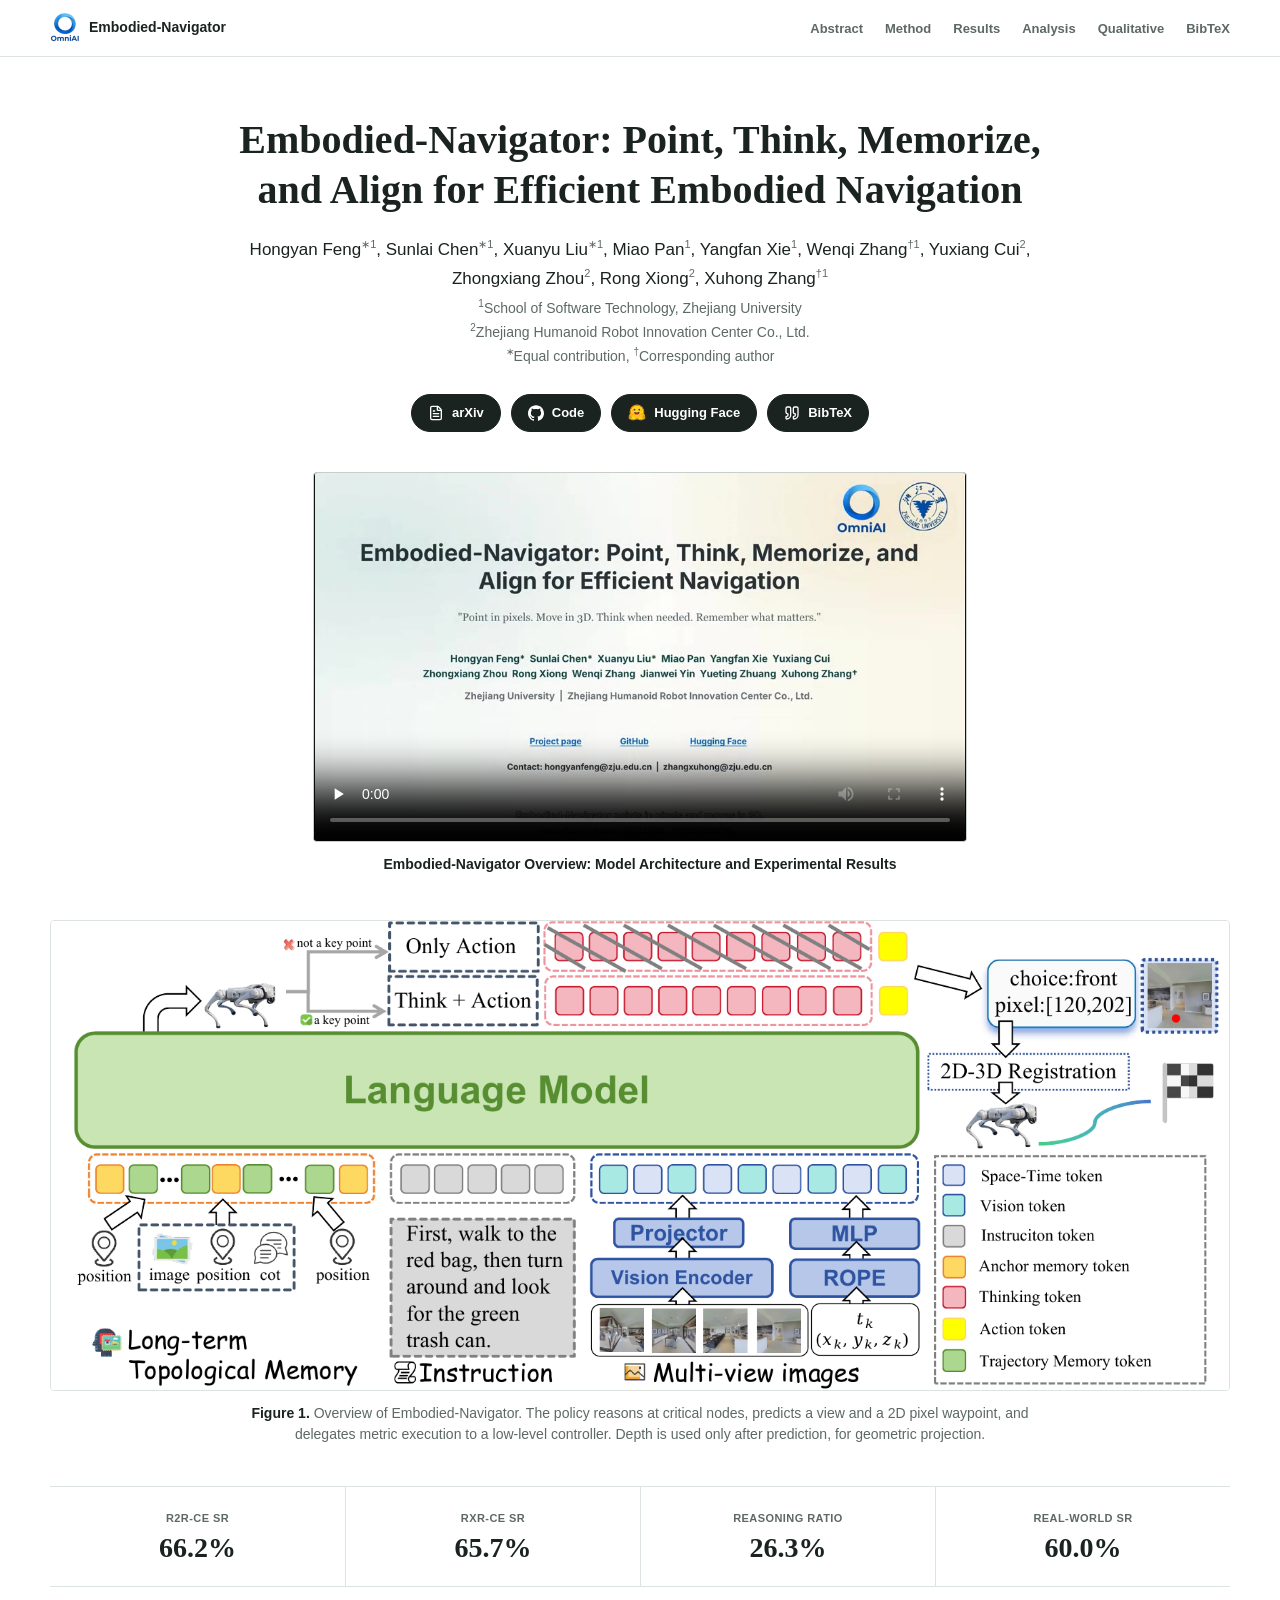
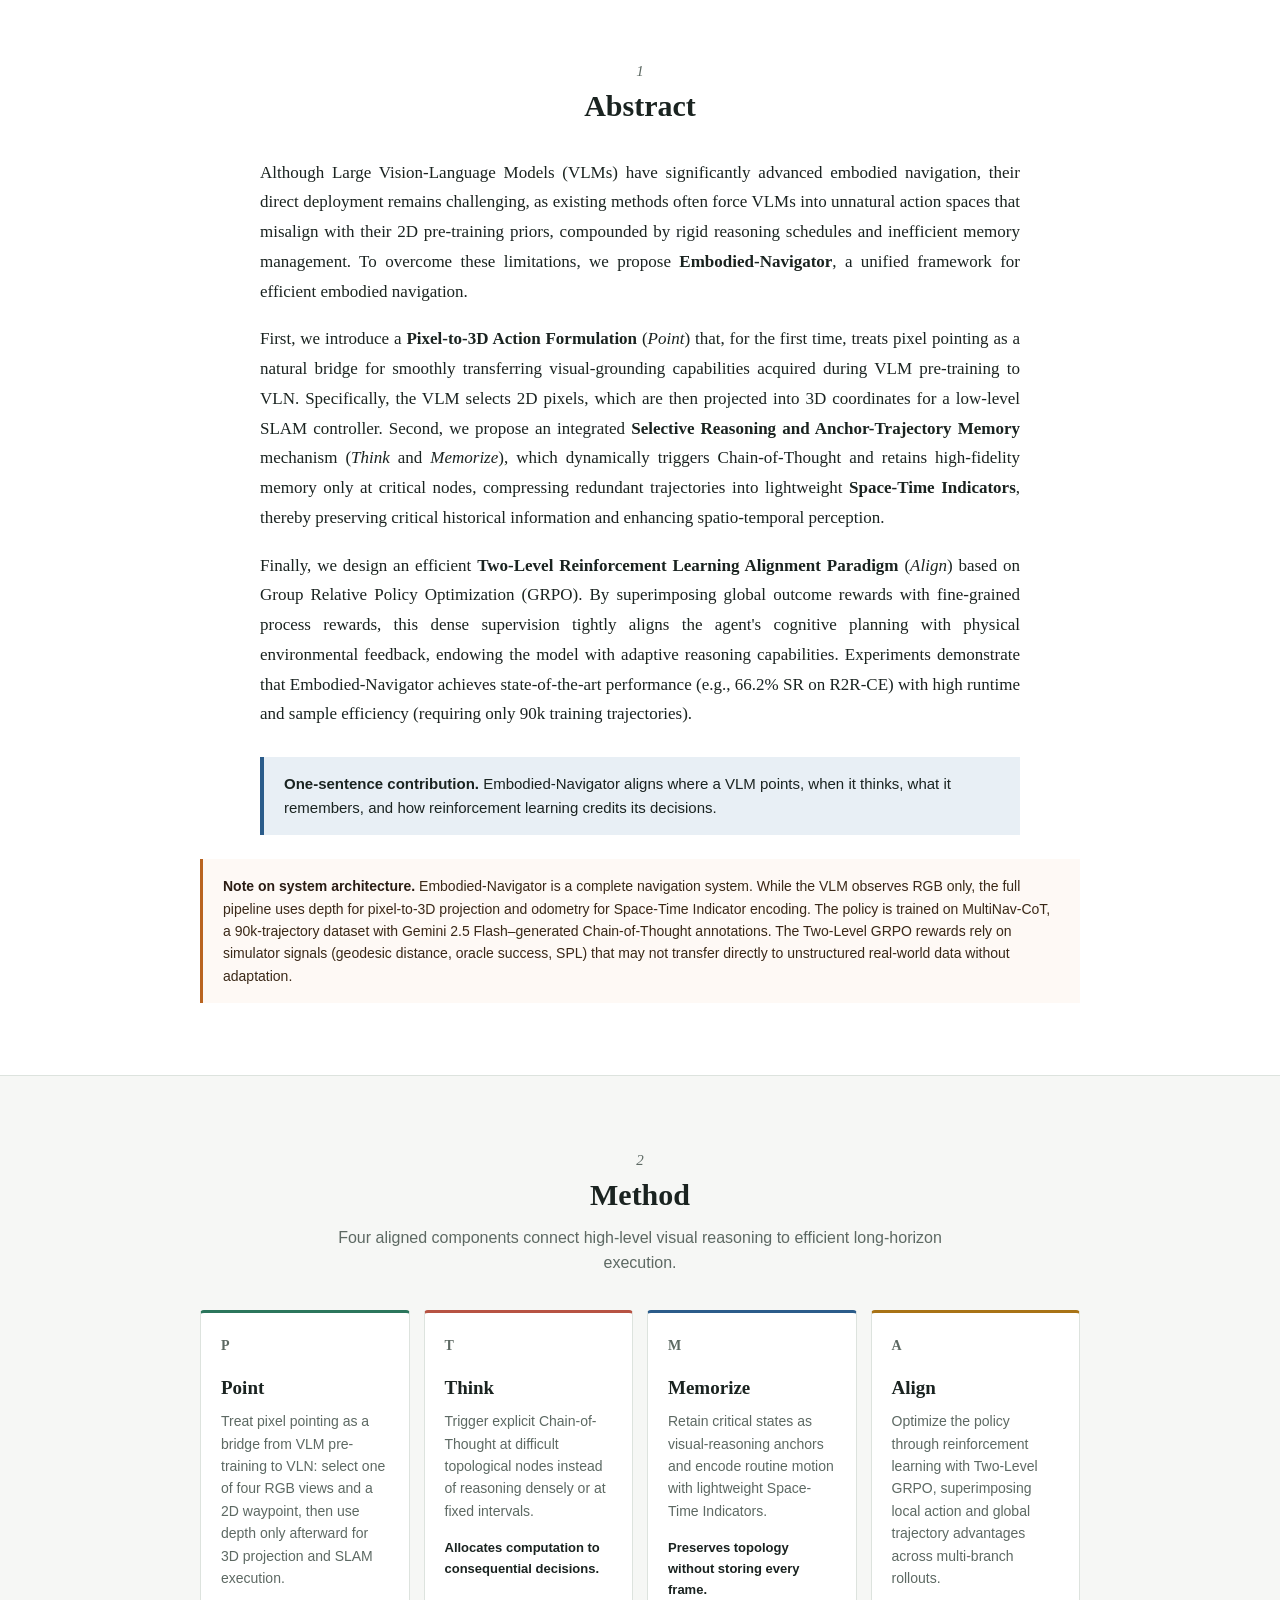
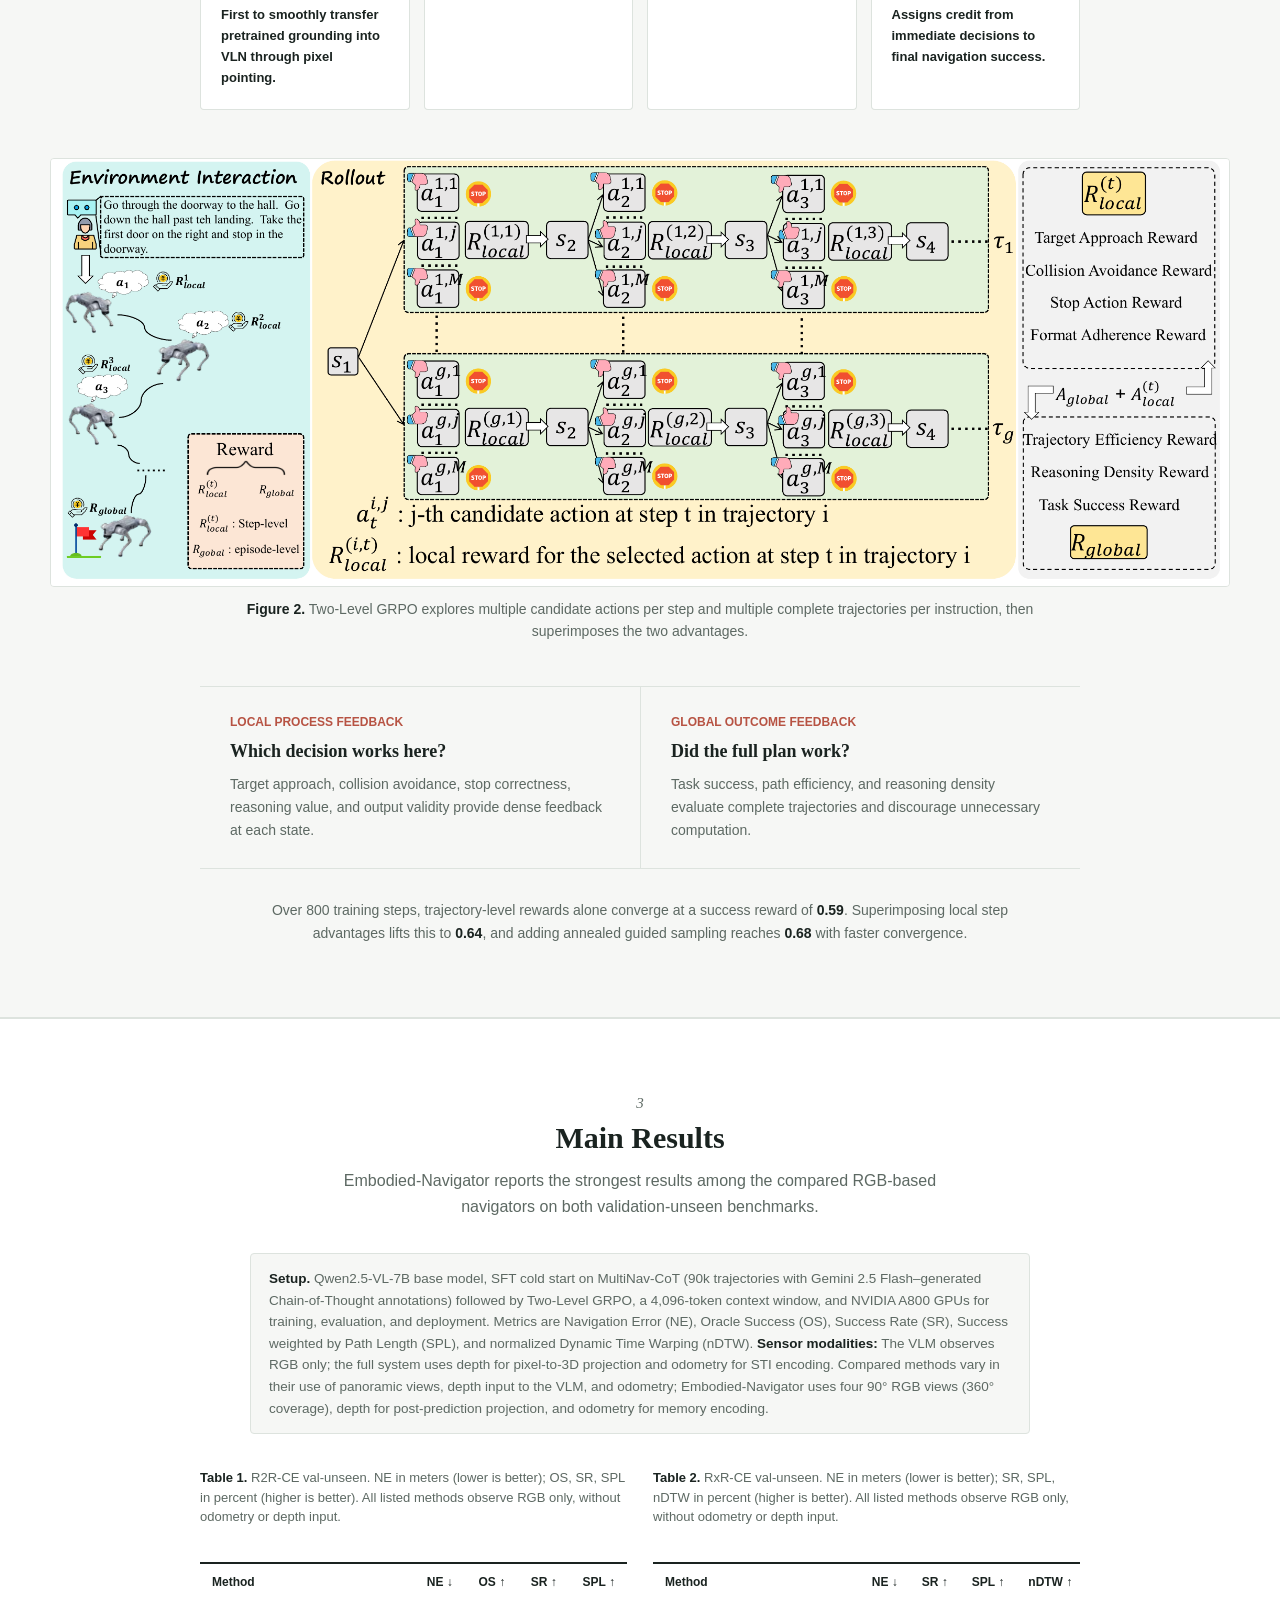
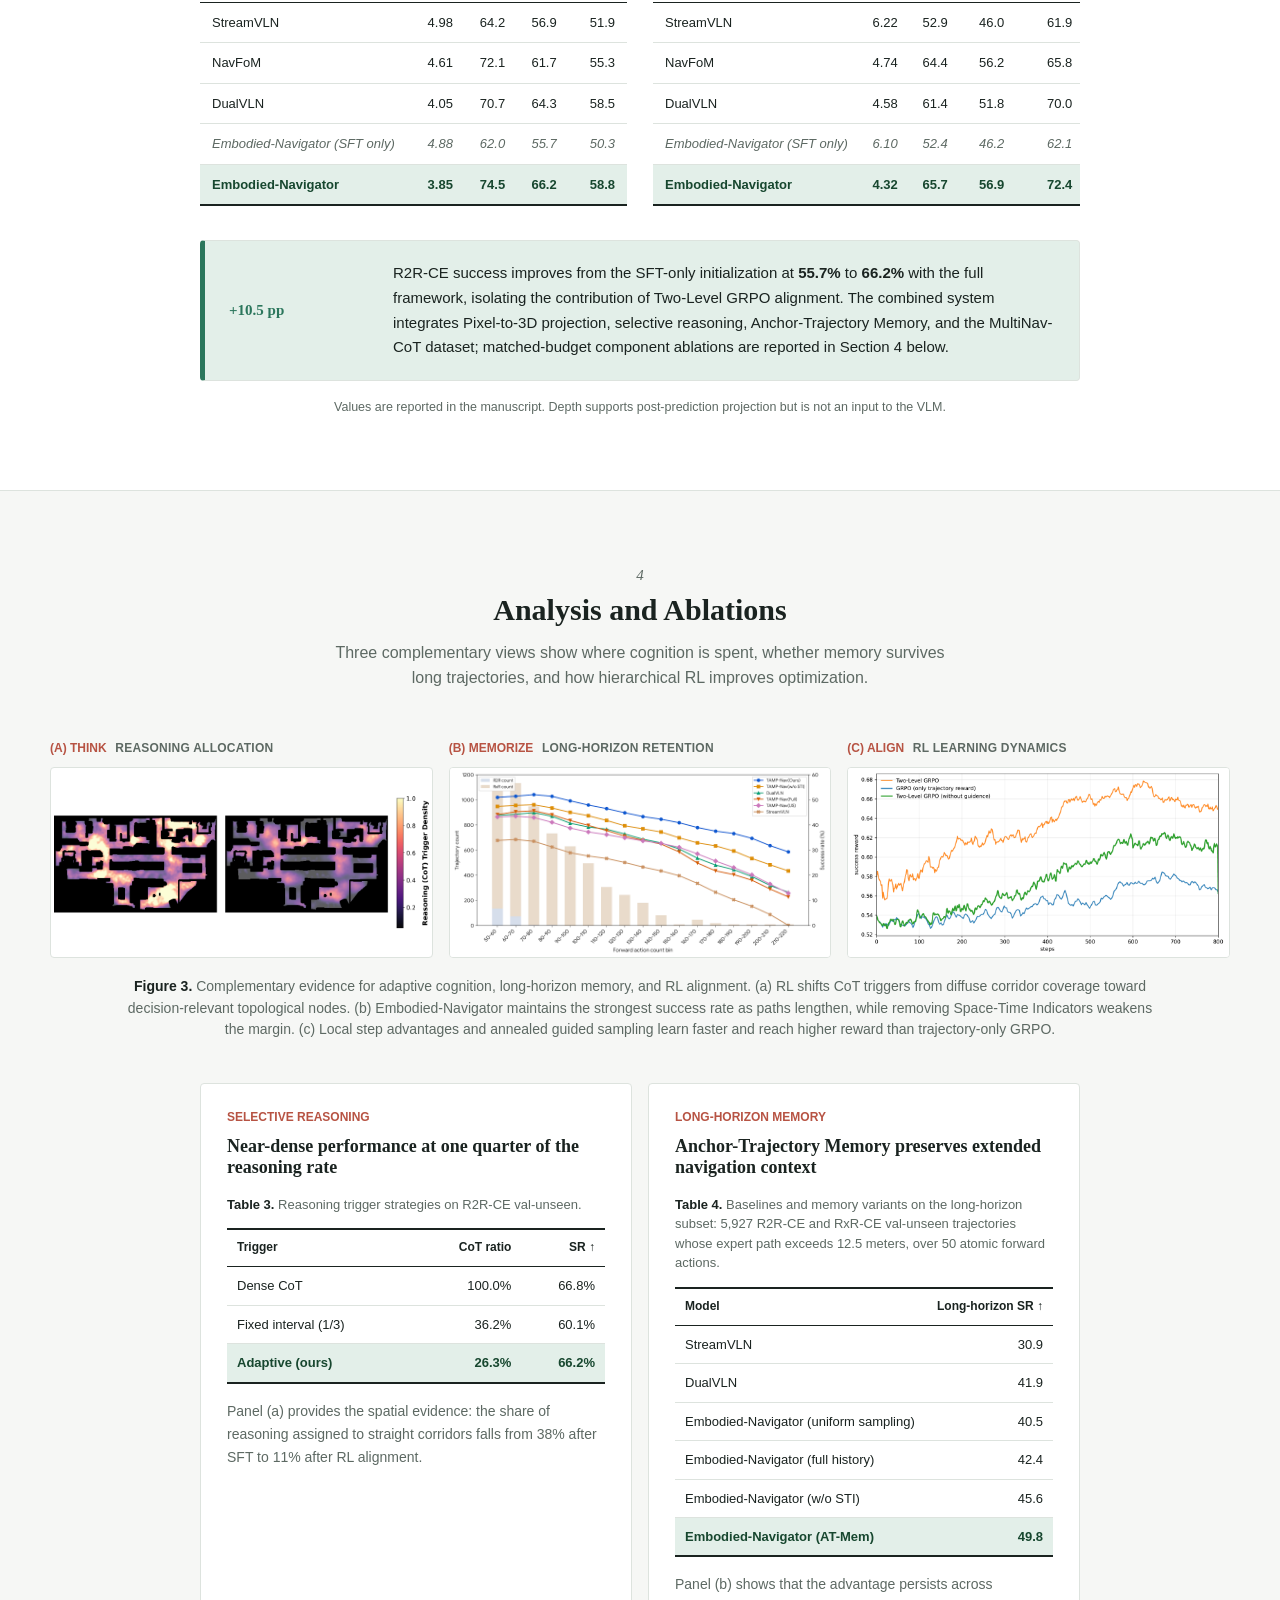
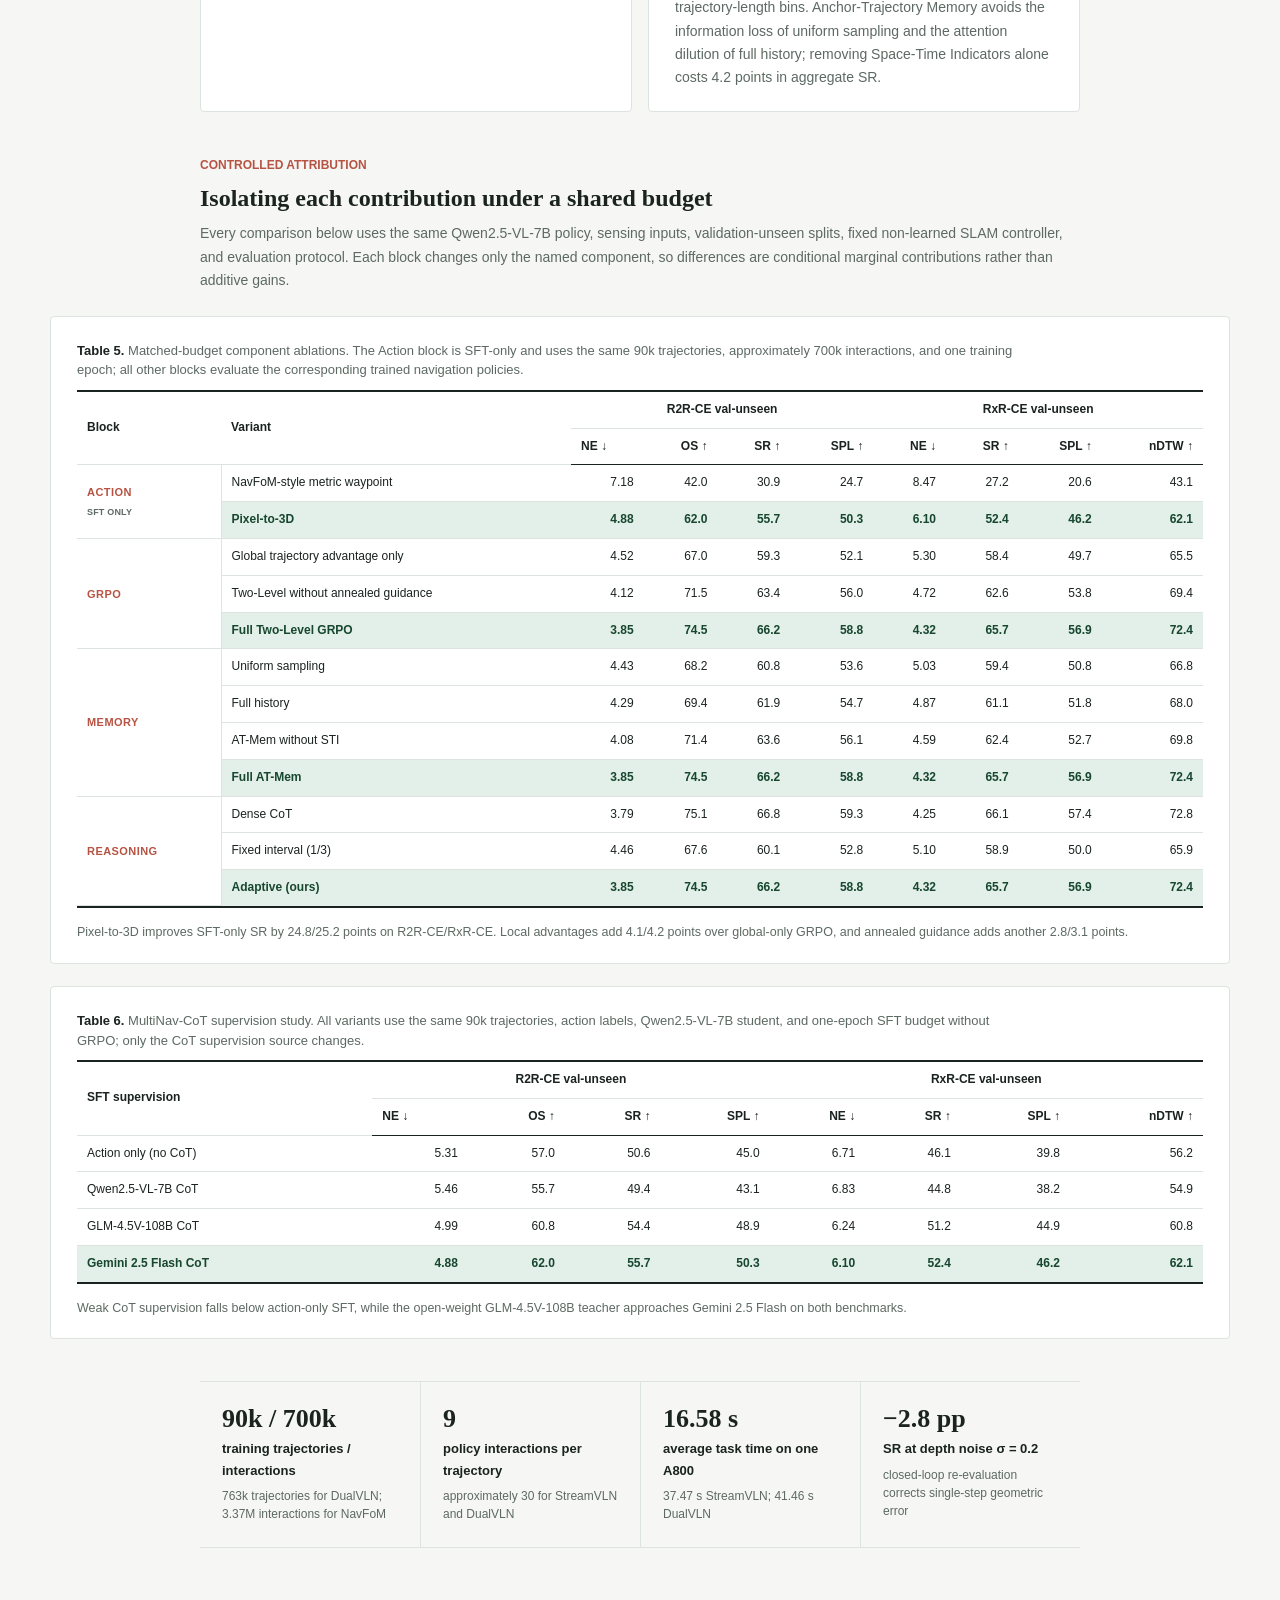
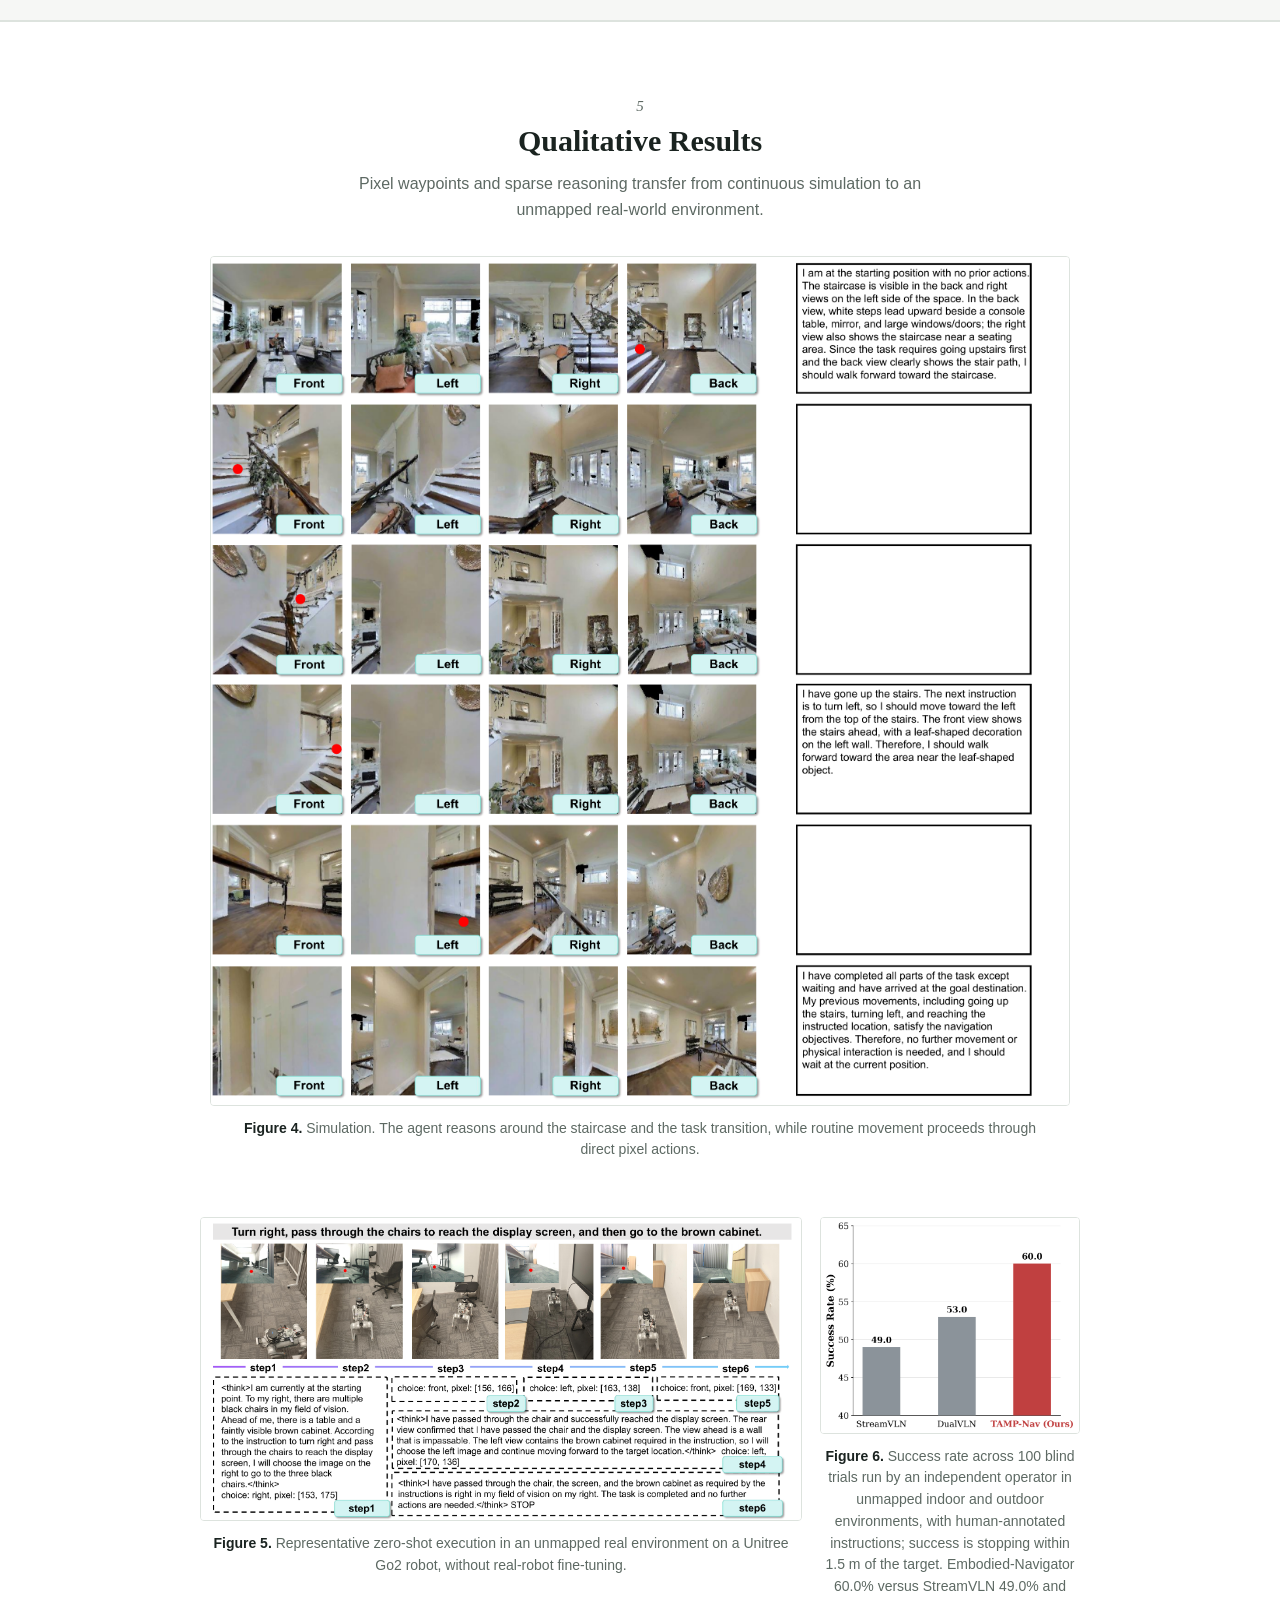
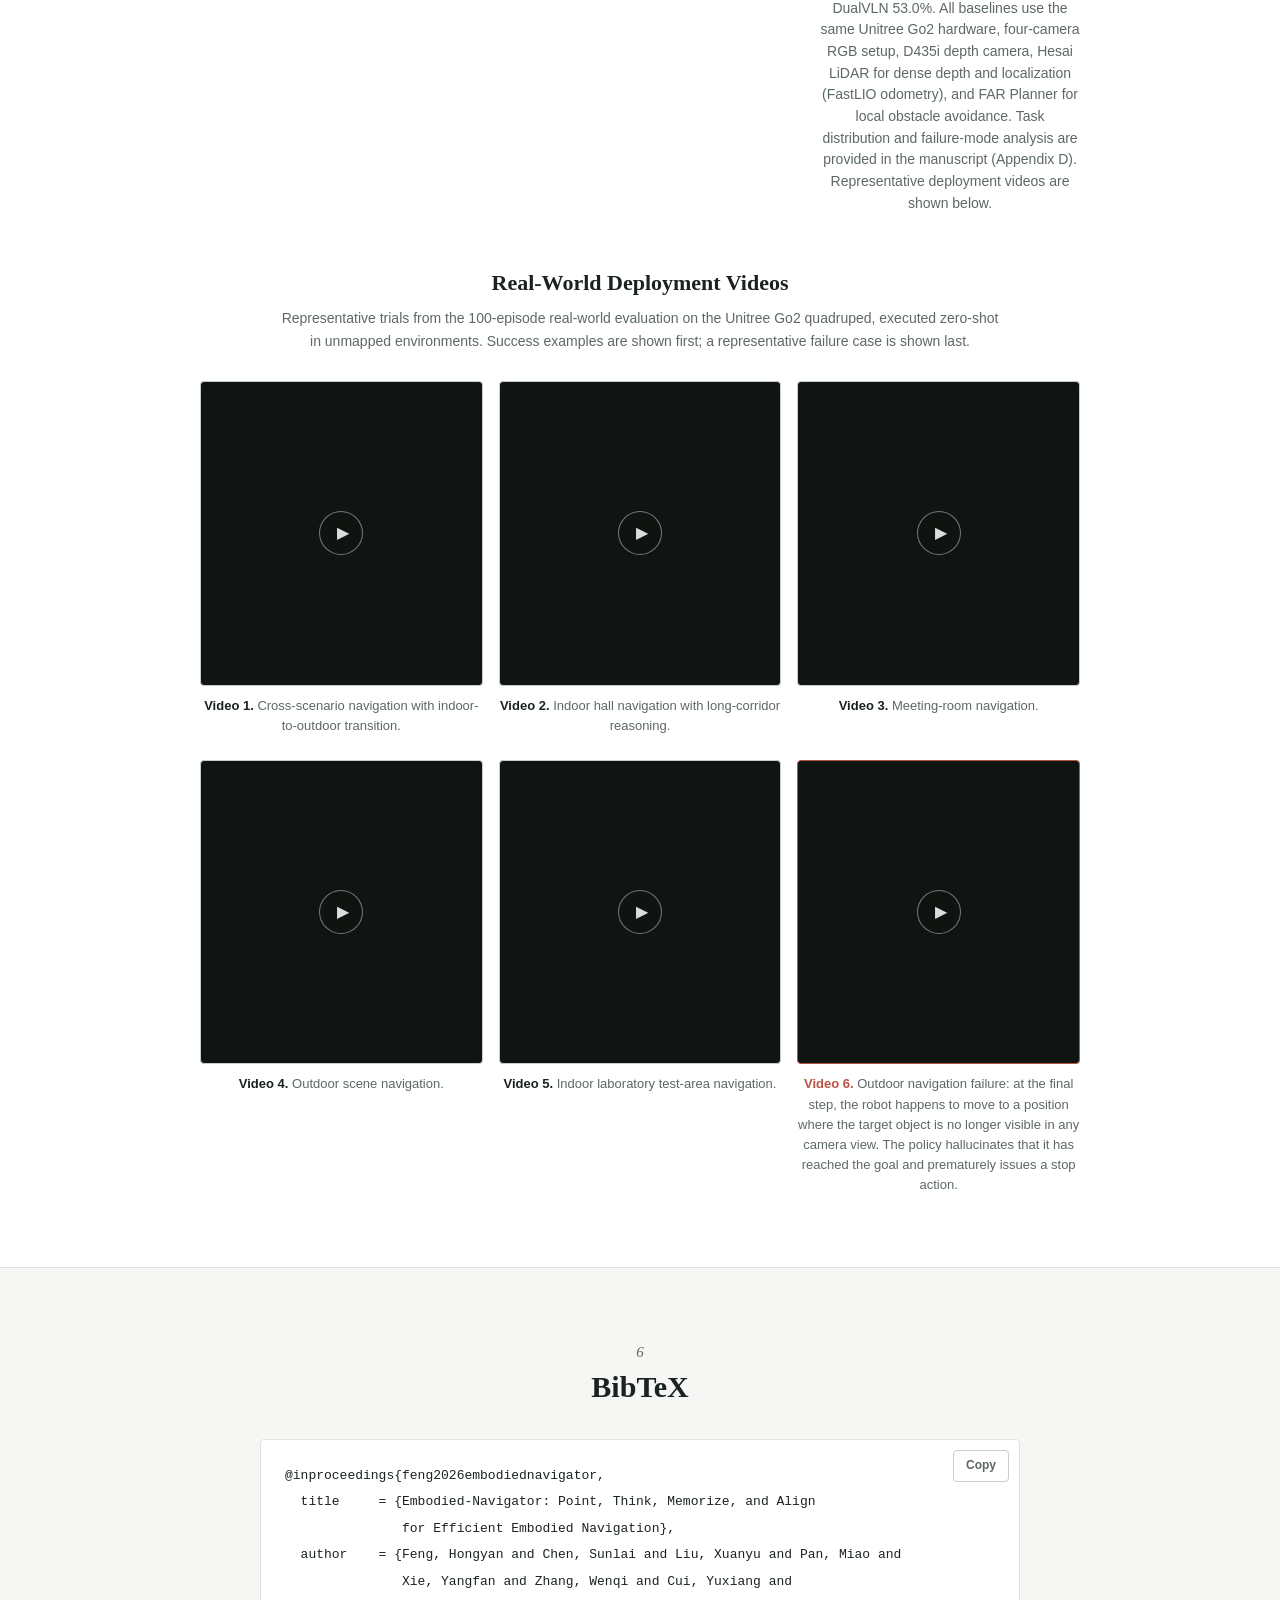
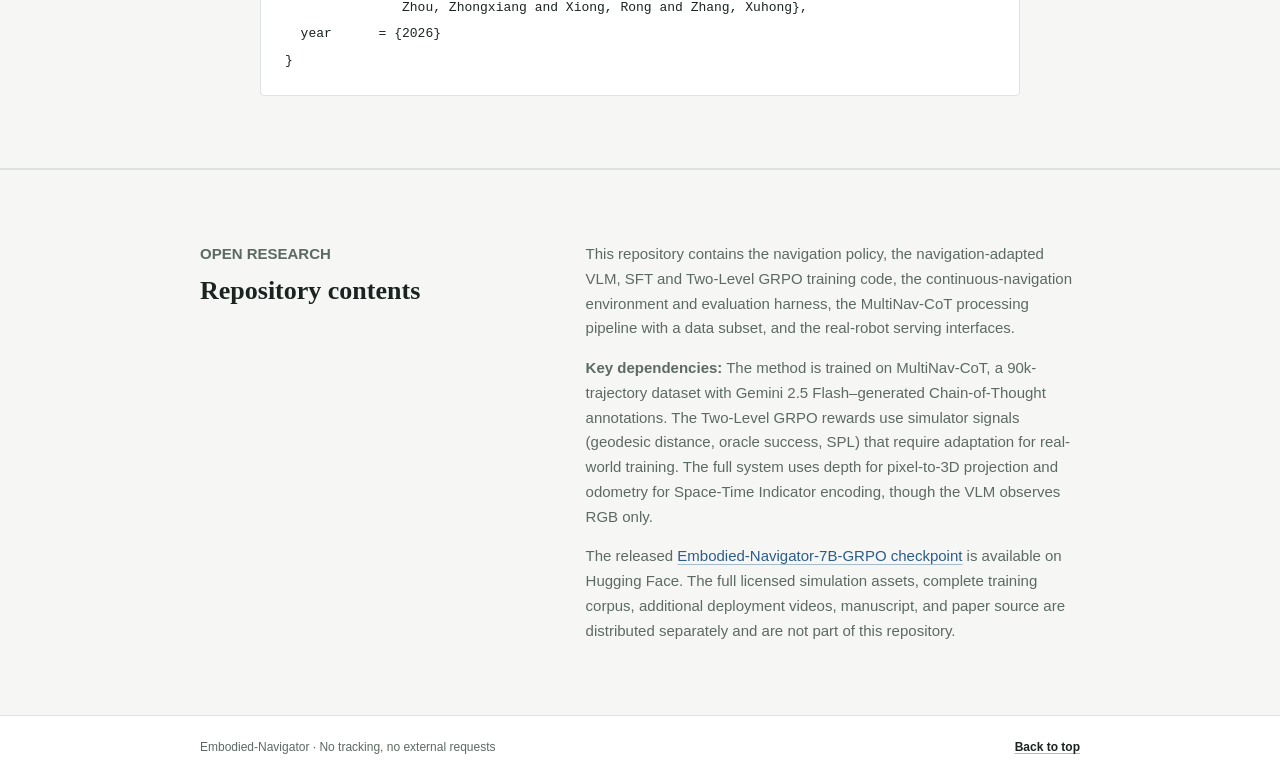
==== commit 542f1d11: "update" ====
--- a/docs/index.html
+++ b/docs/index.html
@@ -47,20 +47,22 @@
         </h1>
 
         <p class="authors">
-          Hongyan Feng<sup>1</sup>,
-          Sunlai Chen<sup>1</sup>,
-          Xuanyu Liu<sup>1</sup>,
+          Hongyan Feng<sup>&#8727;1</sup>,
+          Sunlai Chen<sup>&#8727;1</sup>,
+          Xuanyu Liu<sup>&#8727;1</sup>,
           Miao Pan<sup>1</sup>,
           Yangfan Xie<sup>1</sup>,
-          Yuxiang Cui<sup>1</sup>,
-          Zhongxiang Zhou<sup>1</sup>,
-          Rong Xiong<sup>1</sup>,
-          Wenqi Zhang<sup>1</sup>,
-          Jianwei Yin<sup>1</sup>,
-          Yueting Zhuang<sup>1</sup>,
-          Xuhong Zhang<sup>1</sup>
+          Wenqi Zhang<sup>&dagger;1</sup>,
+          Yuxiang Cui<sup>2</sup>,
+          Zhongxiang Zhou<sup>2</sup>,
+          Rong Xiong<sup>2</sup>,
+          Xuhong Zhang<sup>&dagger;1</sup>
         </p>
-        <p class="affiliations"><sup>1</sup>Zhejiang University</p>
+        <p class="affiliations">
+          <sup>1</sup>School of Software Technology, Zhejiang University<br>
+          <sup>2</sup>Zhejiang Humanoid Robot Innovation Center Co., Ltd.<br>
+          <sup>&#8727;</sup>Equal contribution, <sup>&dagger;</sup>Corresponding author
+        </p>
 
         <ul class="resource-links" aria-label="Project resources">
           <li>
@@ -1060,9 +1062,8 @@
   title     = {Embodied-Navigator: Point, Think, Memorize, and Align
                for Efficient Embodied Navigation},
   author    = {Feng, Hongyan and Chen, Sunlai and Liu, Xuanyu and Pan, Miao and
-               Xie, Yangfan and Cui, Yuxiang and Zhou, Zhongxiang and
-               Xiong, Rong and Zhang, Wenqi and Yin, Jianwei and
-               Zhuang, Yueting and Zhang, Xuhong},
+               Xie, Yangfan and Zhang, Wenqi and Cui, Yuxiang and
+               Zhou, Zhongxiang and Xiong, Rong and Zhang, Xuhong},
   year      = {2026}
 }</code></pre>
         </div>
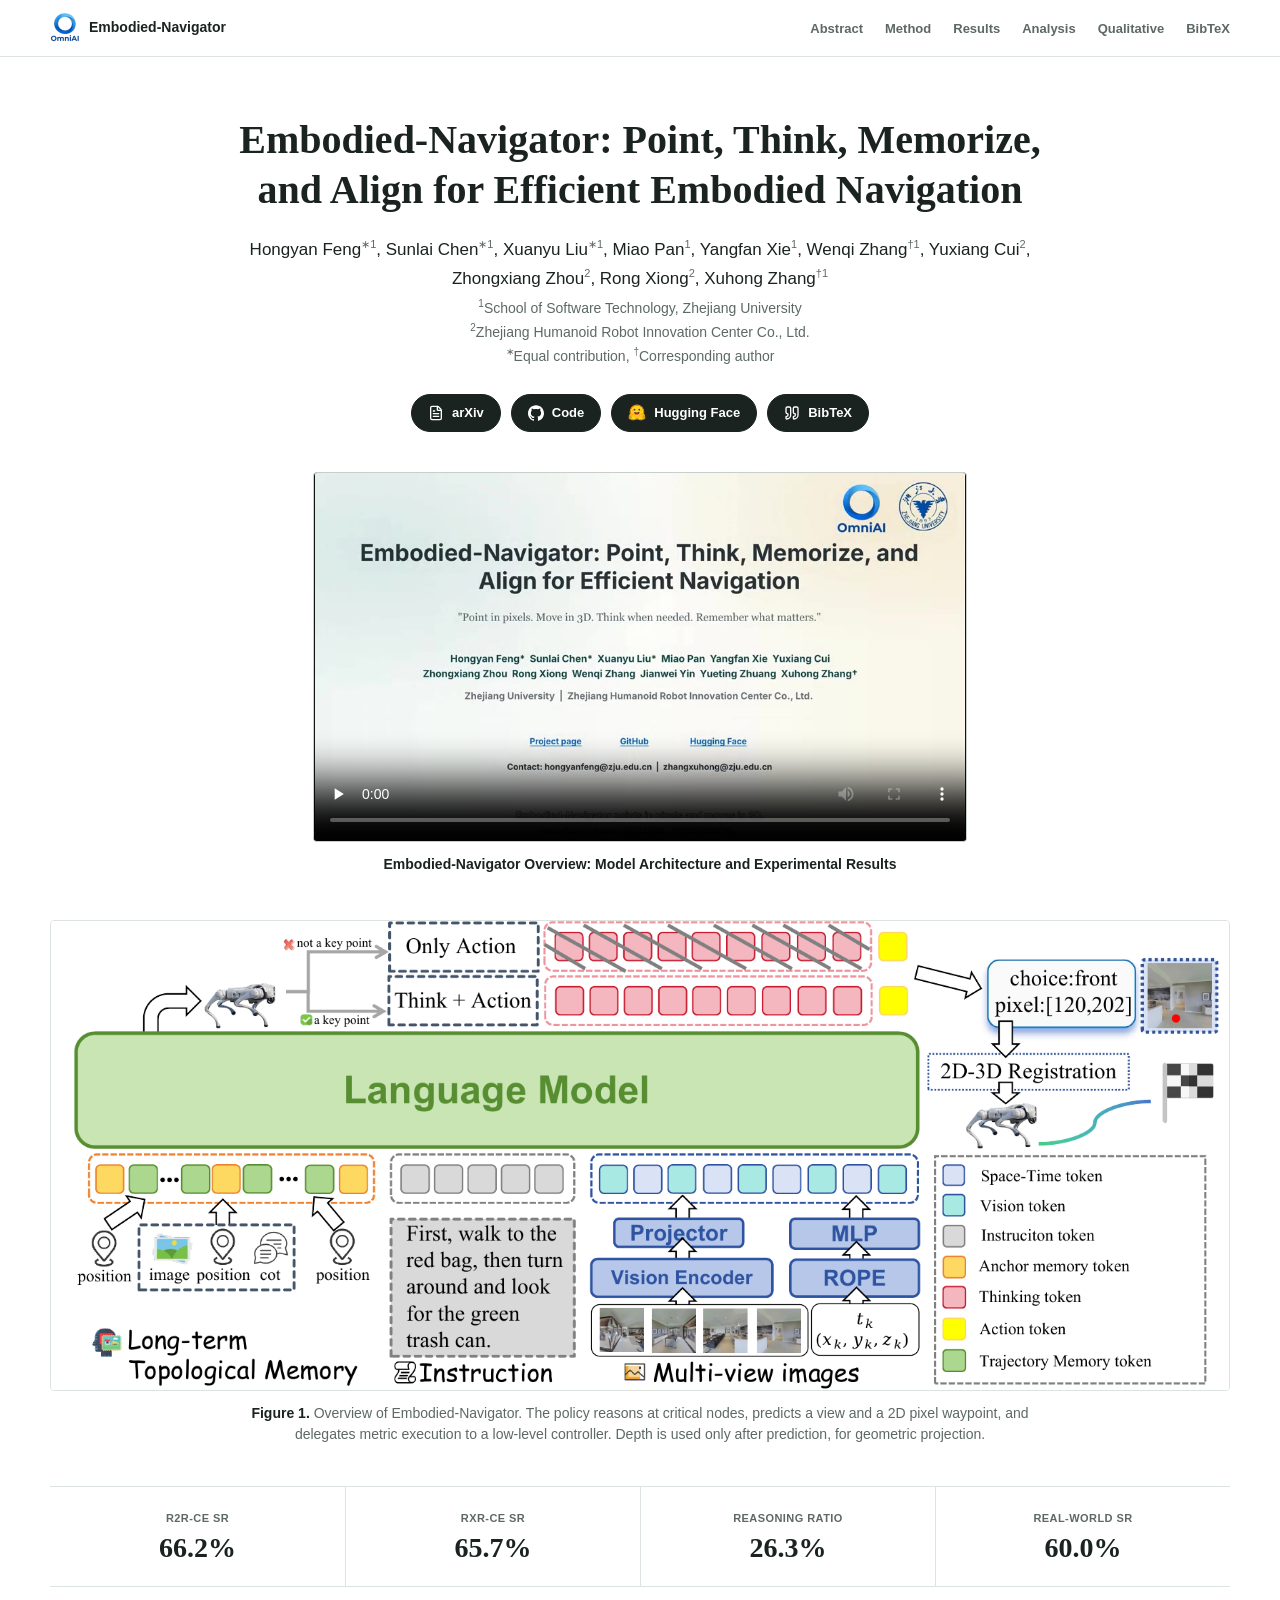
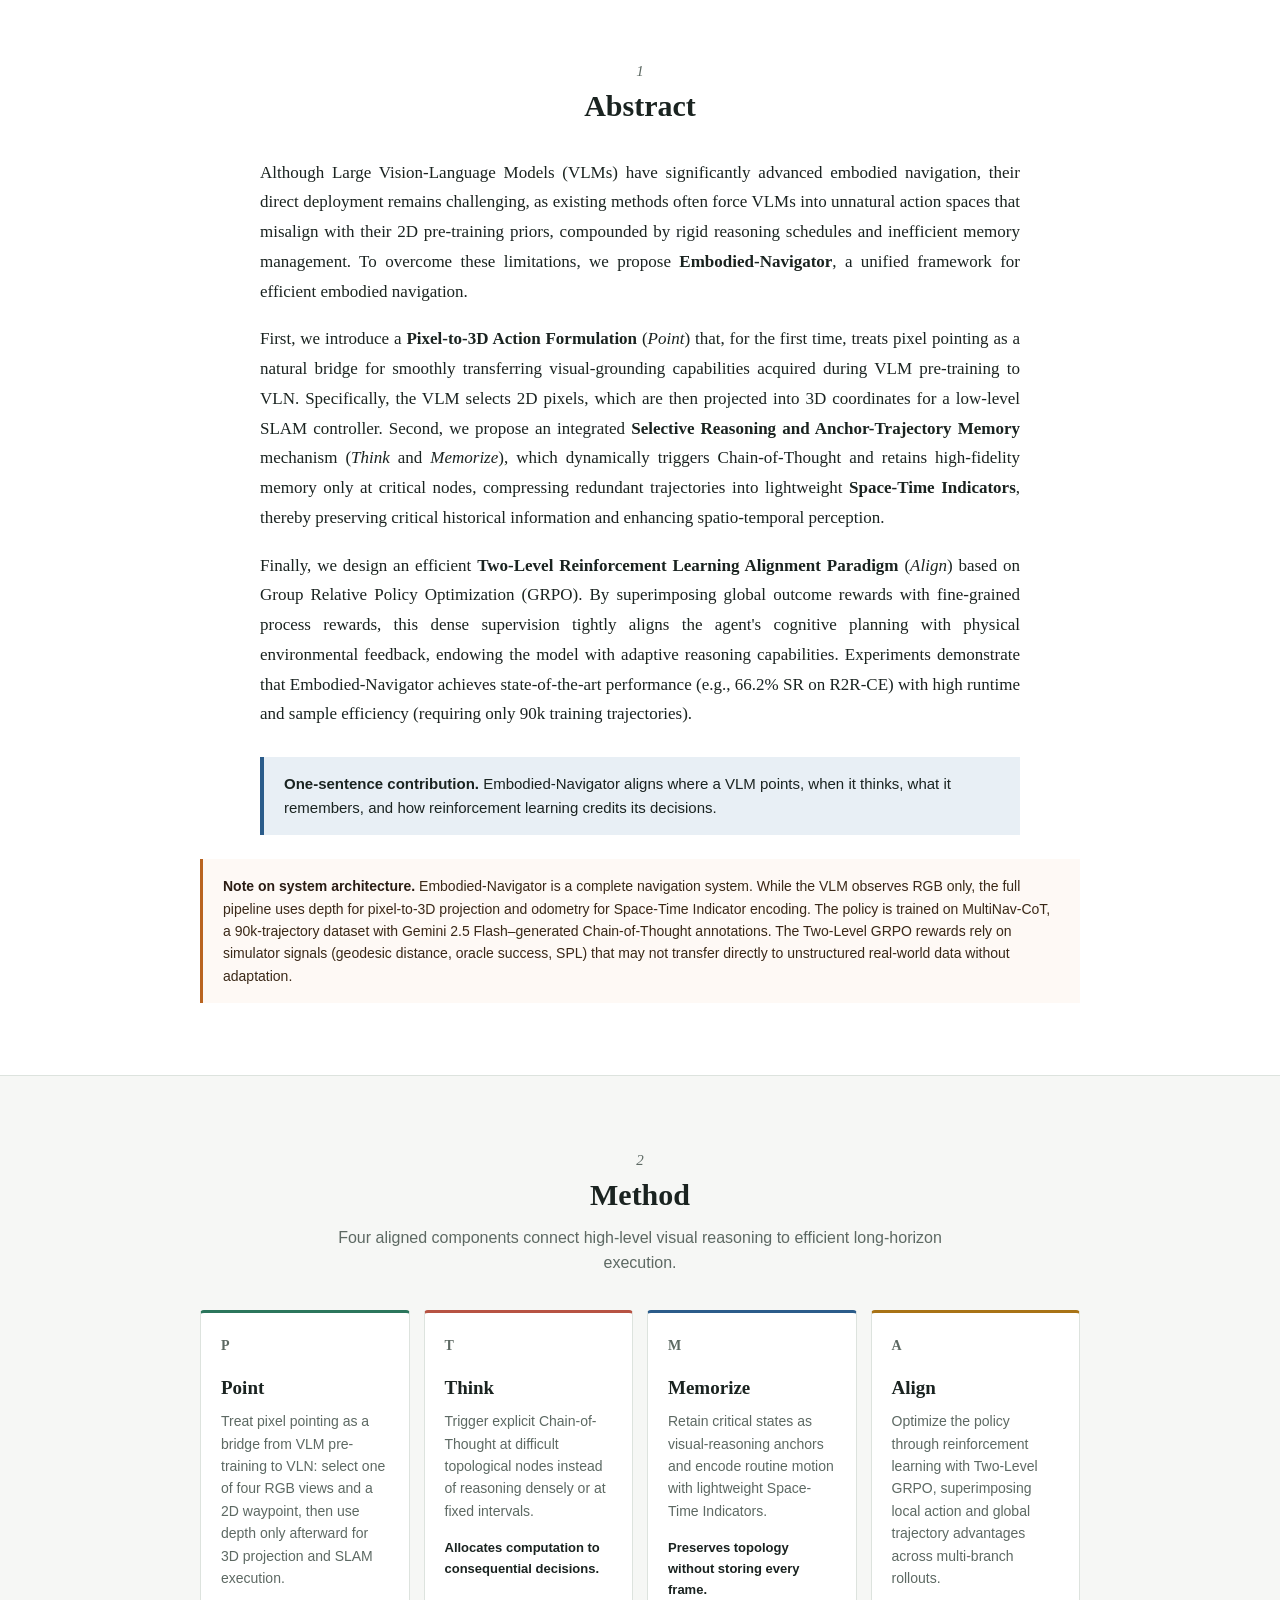
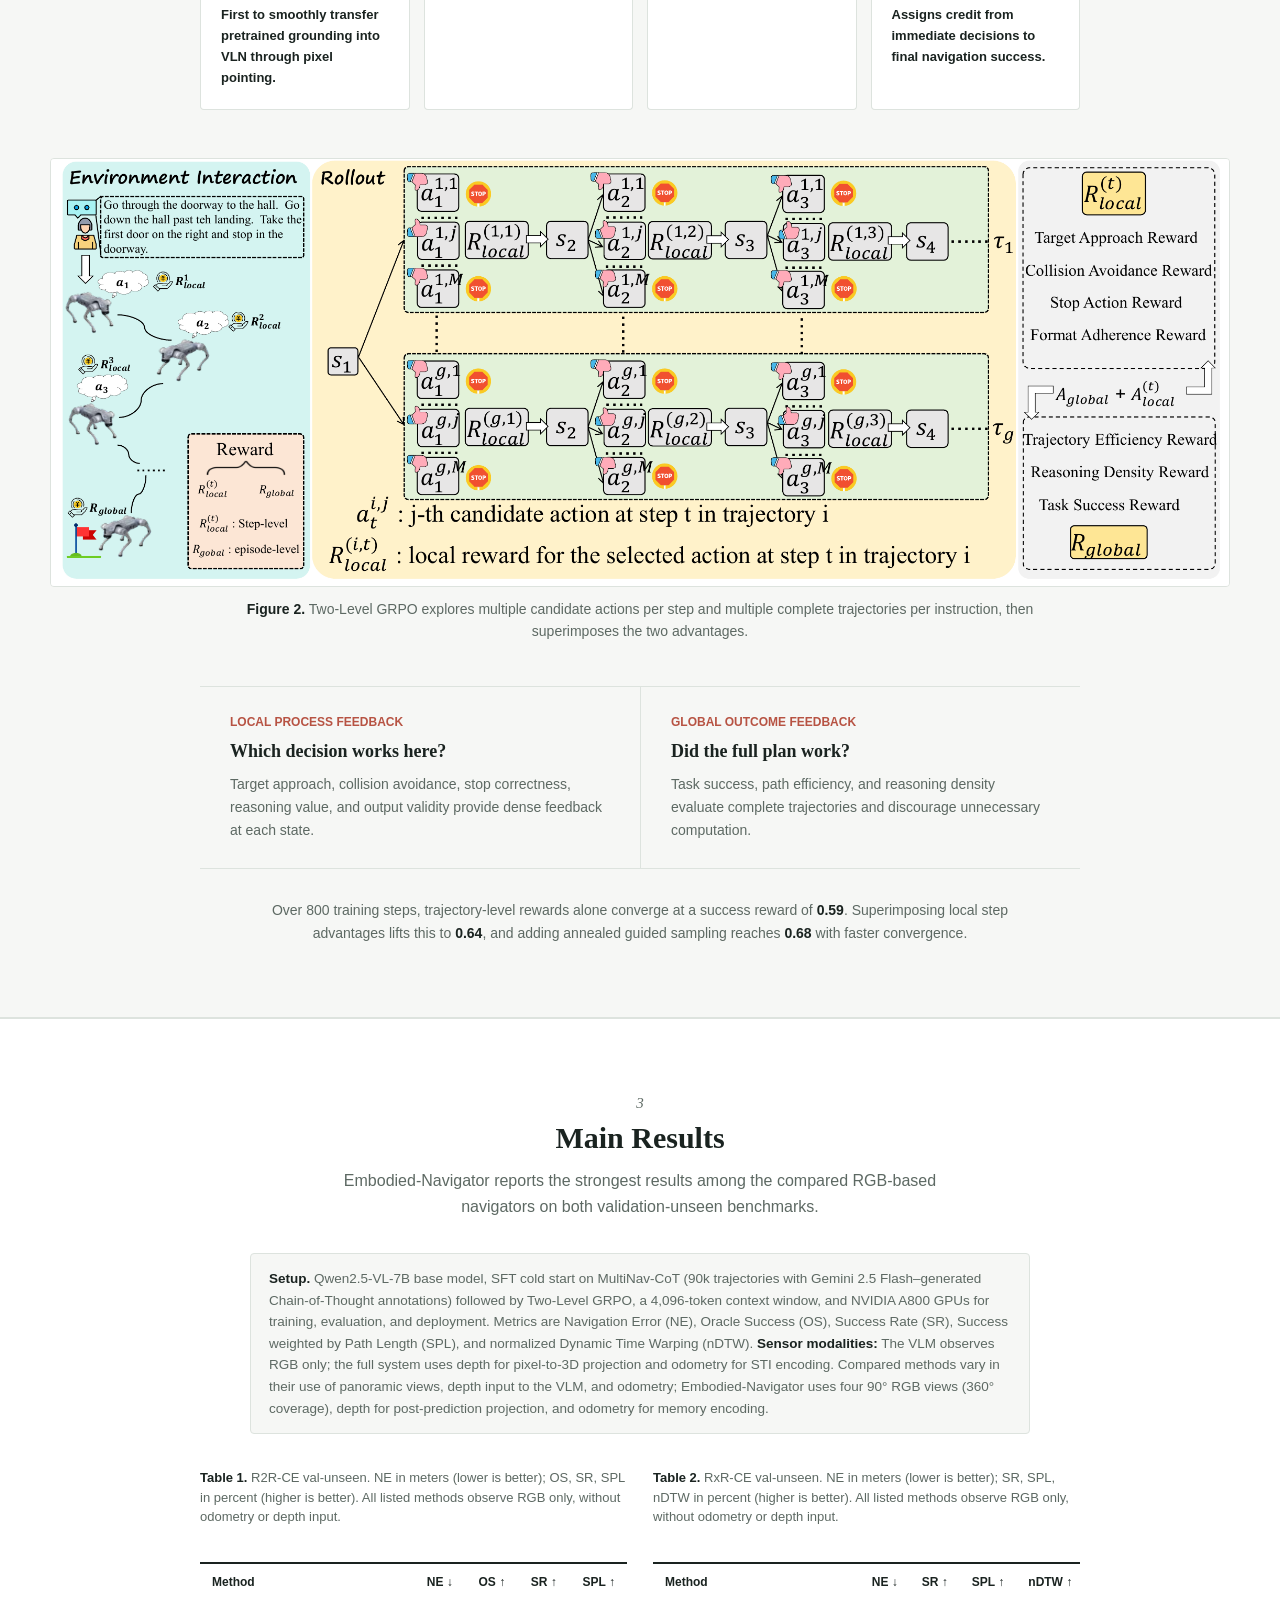
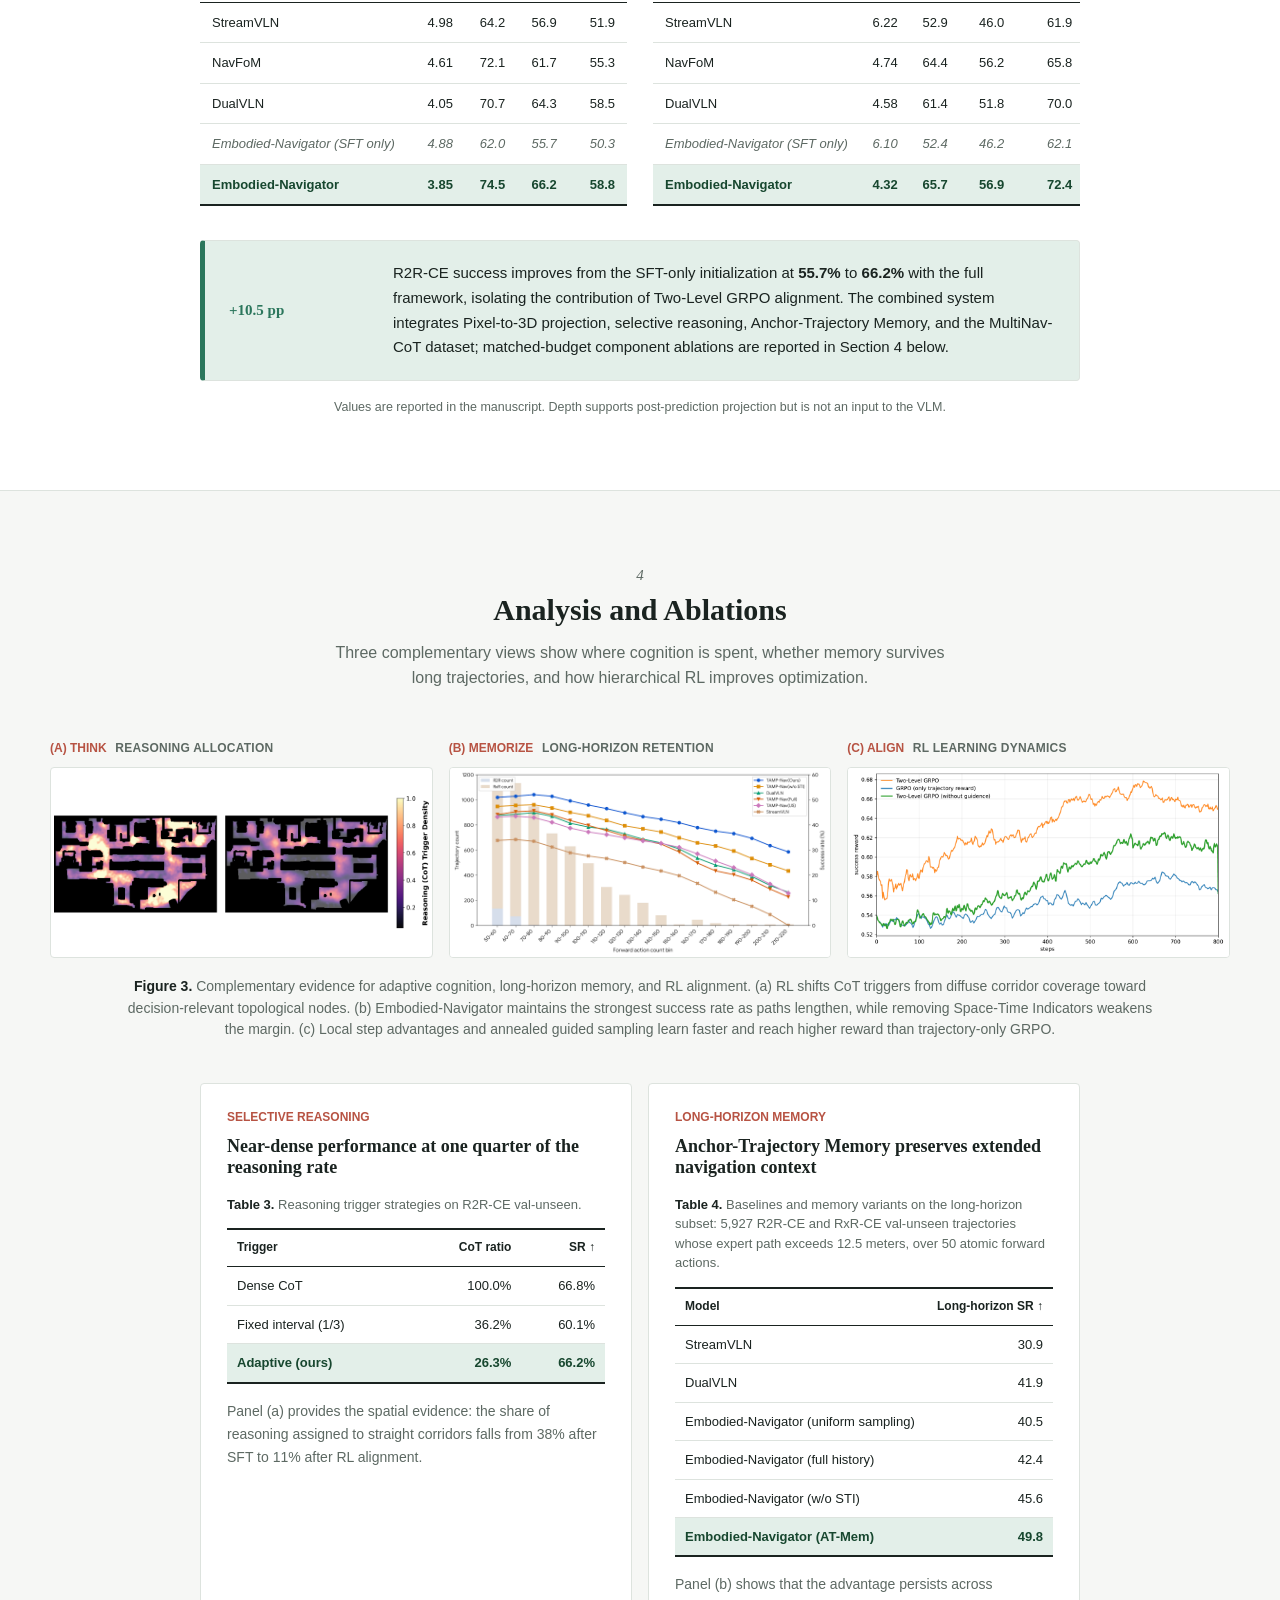
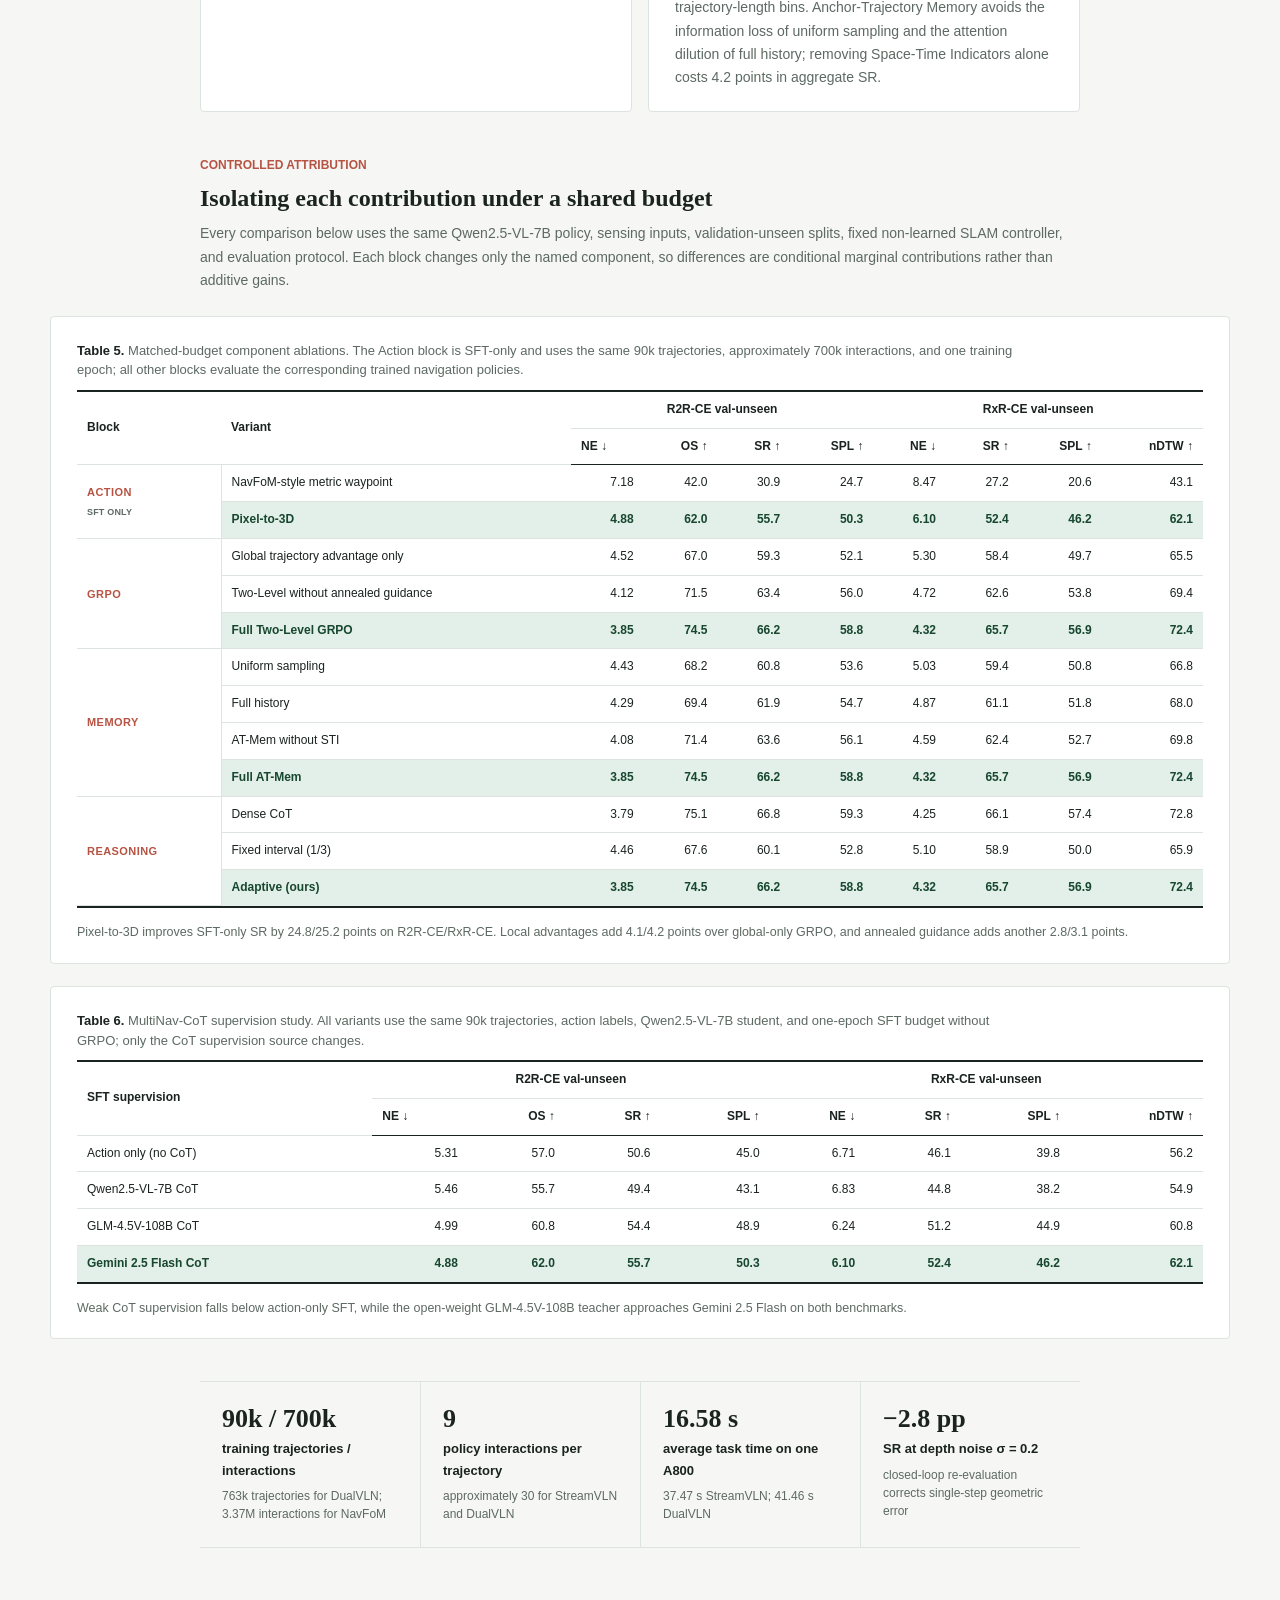
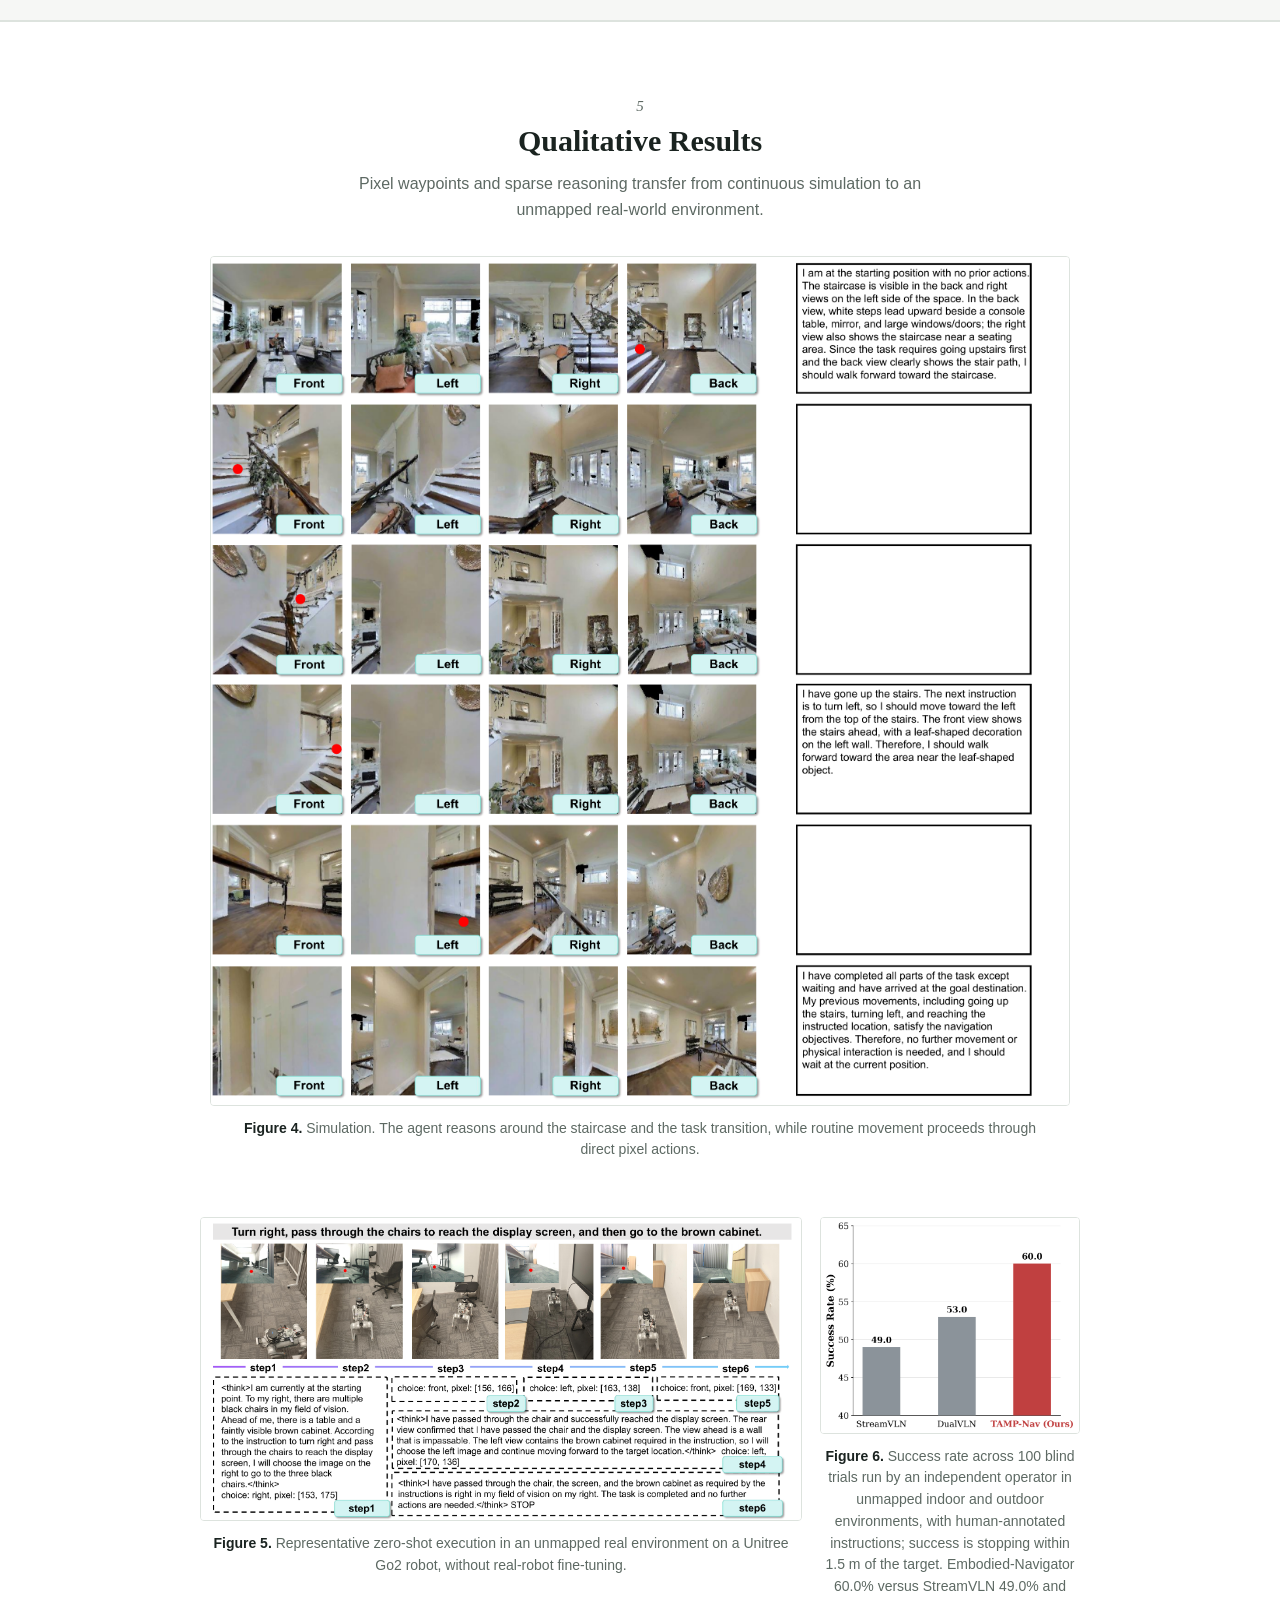
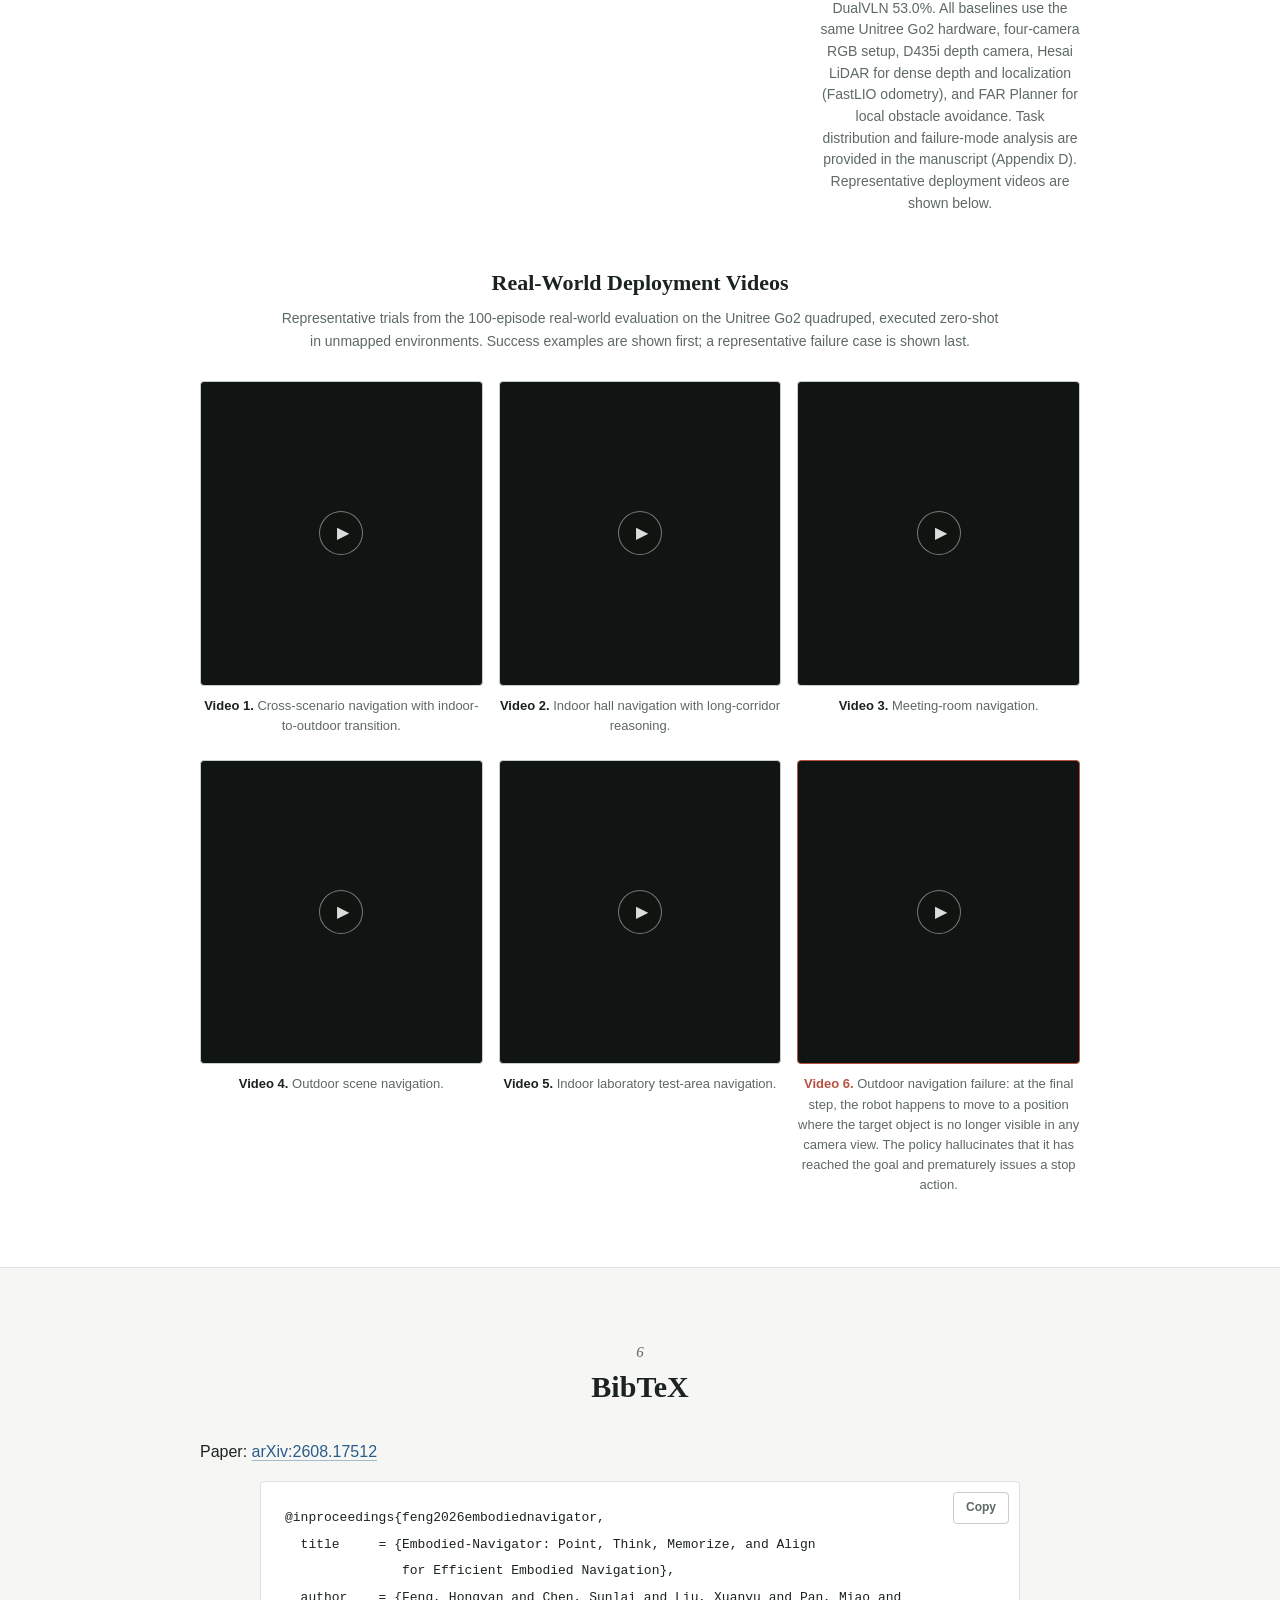
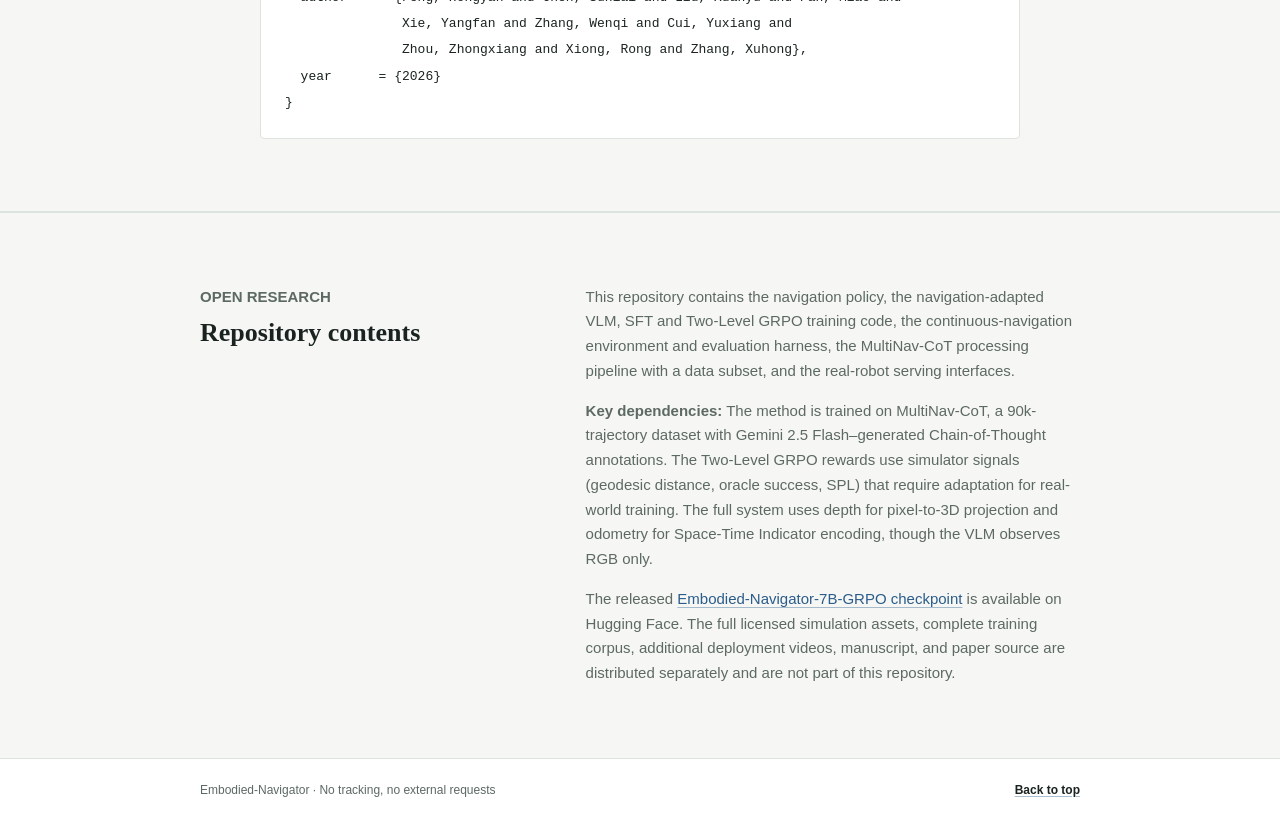
==== commit 7c8c413f: "Update arXiv links and citation" ====
--- a/docs/index.html
+++ b/docs/index.html
@@ -68,7 +68,7 @@
           <li>
             <a
               class="resource-link"
-              href="https://arxiv.org/"
+              href="https://arxiv.org/abs/2608.17512"
               target="_blank"
               rel="noopener noreferrer"
             >
@@ -84,7 +84,12 @@
             </a>
           </li>
           <li>
-            <a class="resource-link" href="#artifact">
+            <a
+              class="resource-link"
+              href="https://github.com/ZJU-OmniAI/Embodied-Navigator"
+              target="_blank"
+              rel="noopener noreferrer"
+            >
               <img
                 class="resource-symbol-icon"
                 src="img/icons/github.svg"
@@ -1056,6 +1061,8 @@
           <h2 id="bibtex-title">BibTeX</h2>
         </div>
 
+        <p>Paper: <a href="https://arxiv.org/abs/2608.17512" target="_blank" rel="noopener noreferrer">arXiv:2608.17512</a></p>
+
         <div class="bibtex-block">
           <button class="bibtex-copy" type="button" data-copy-target="bibtex-source">Copy</button>
           <pre id="bibtex-source"><code>@inproceedings{feng2026embodiednavigator,
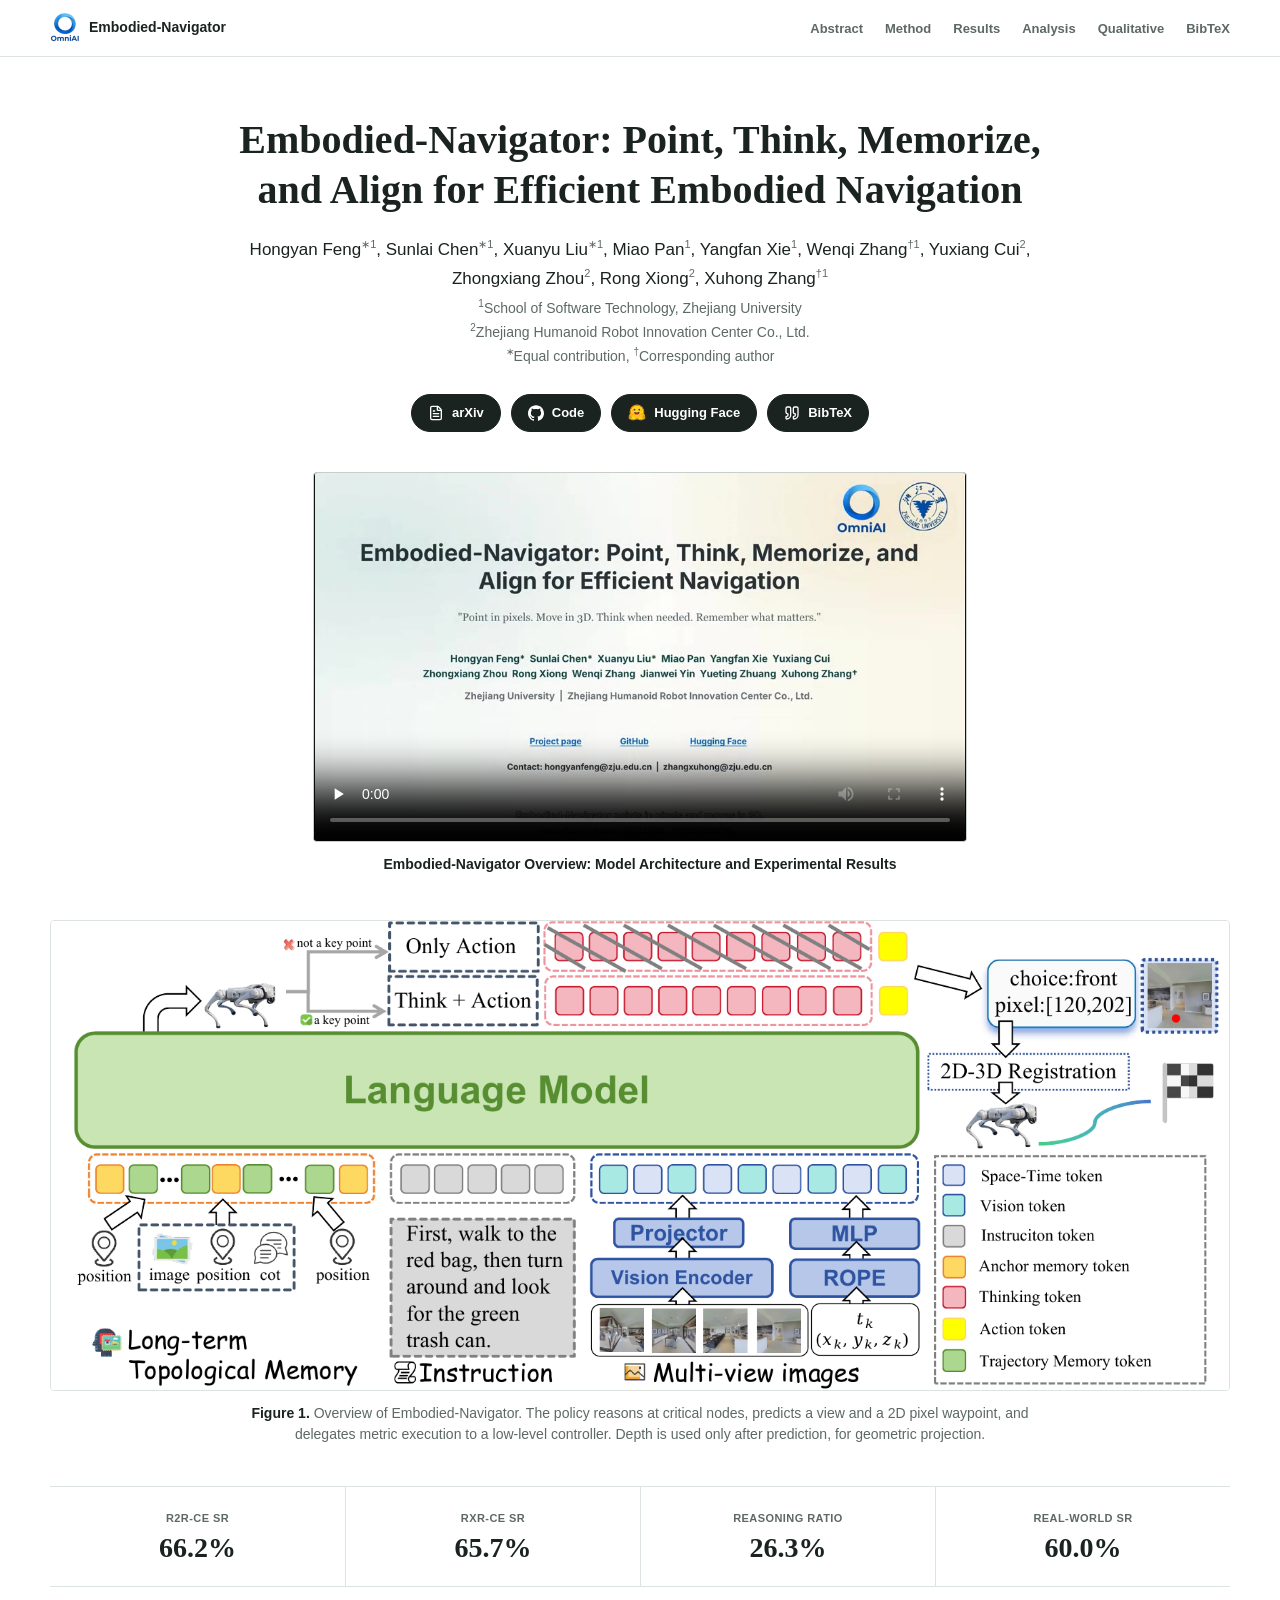
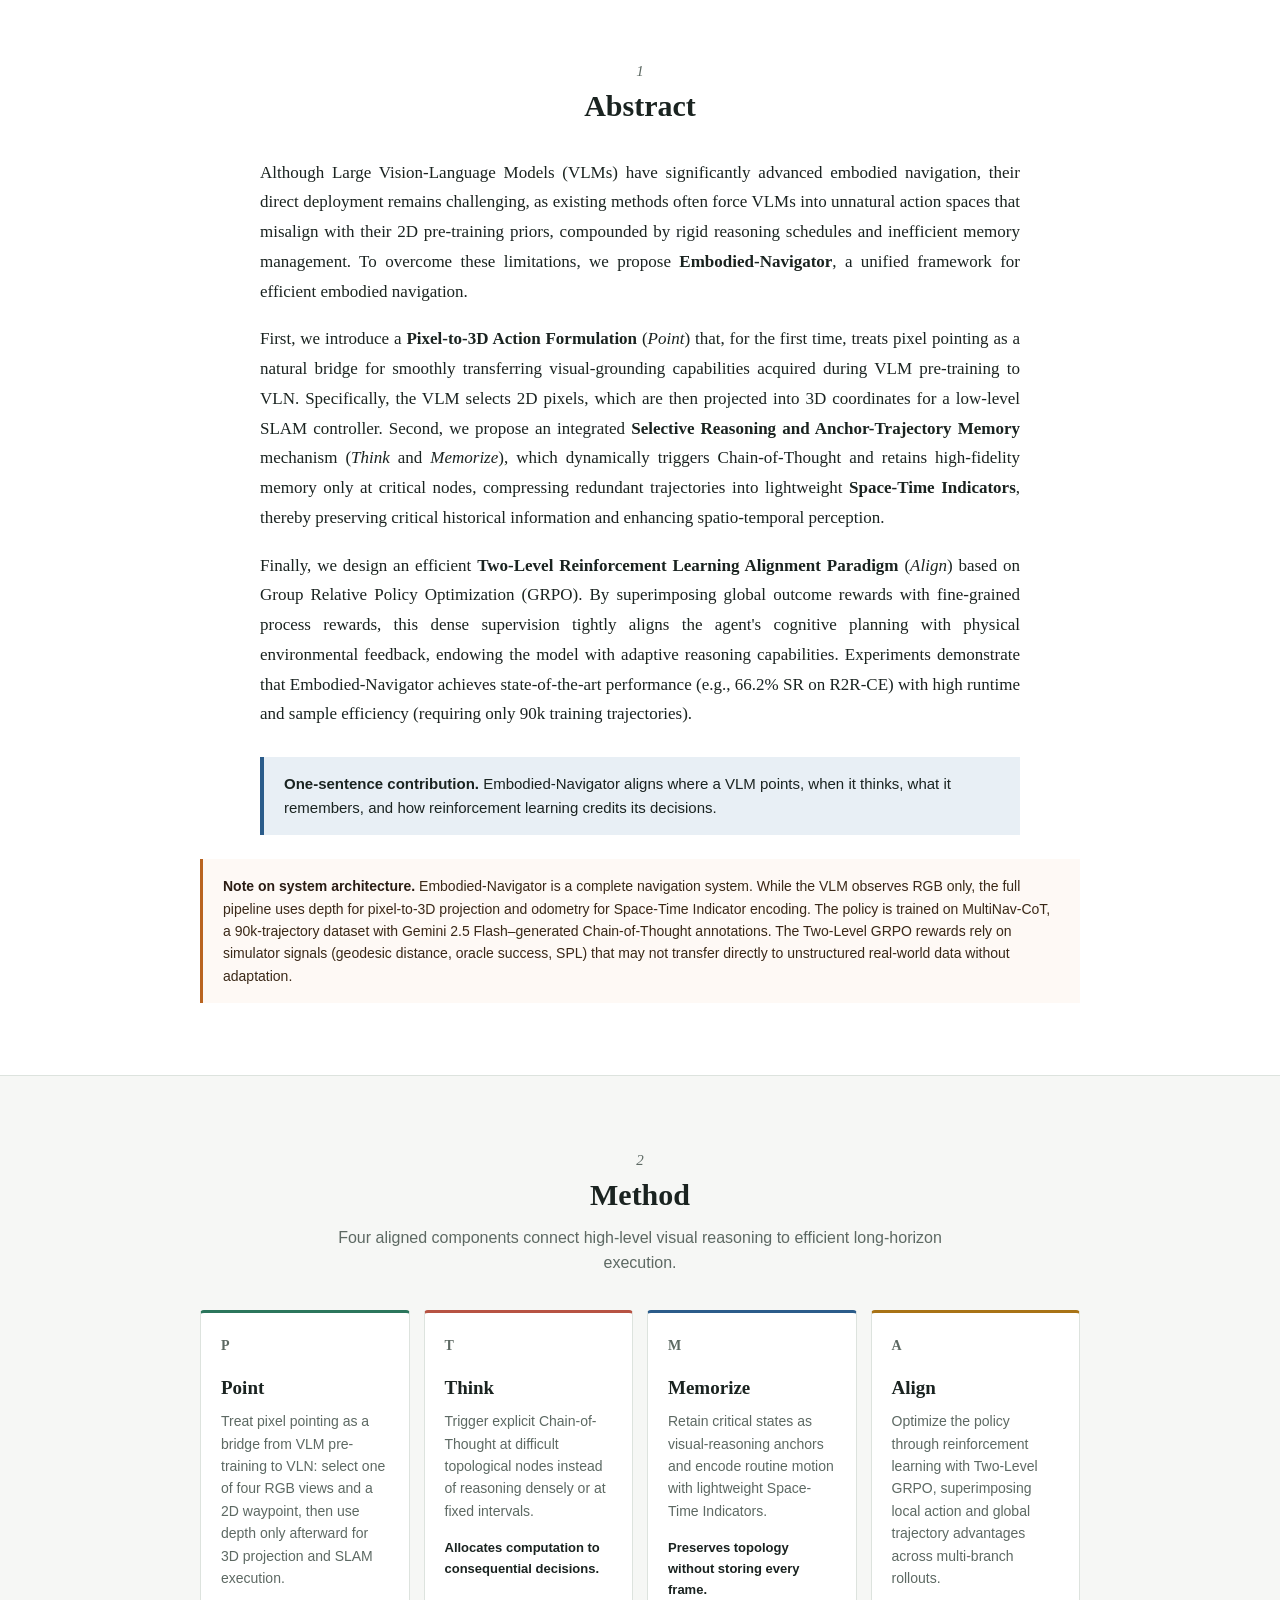
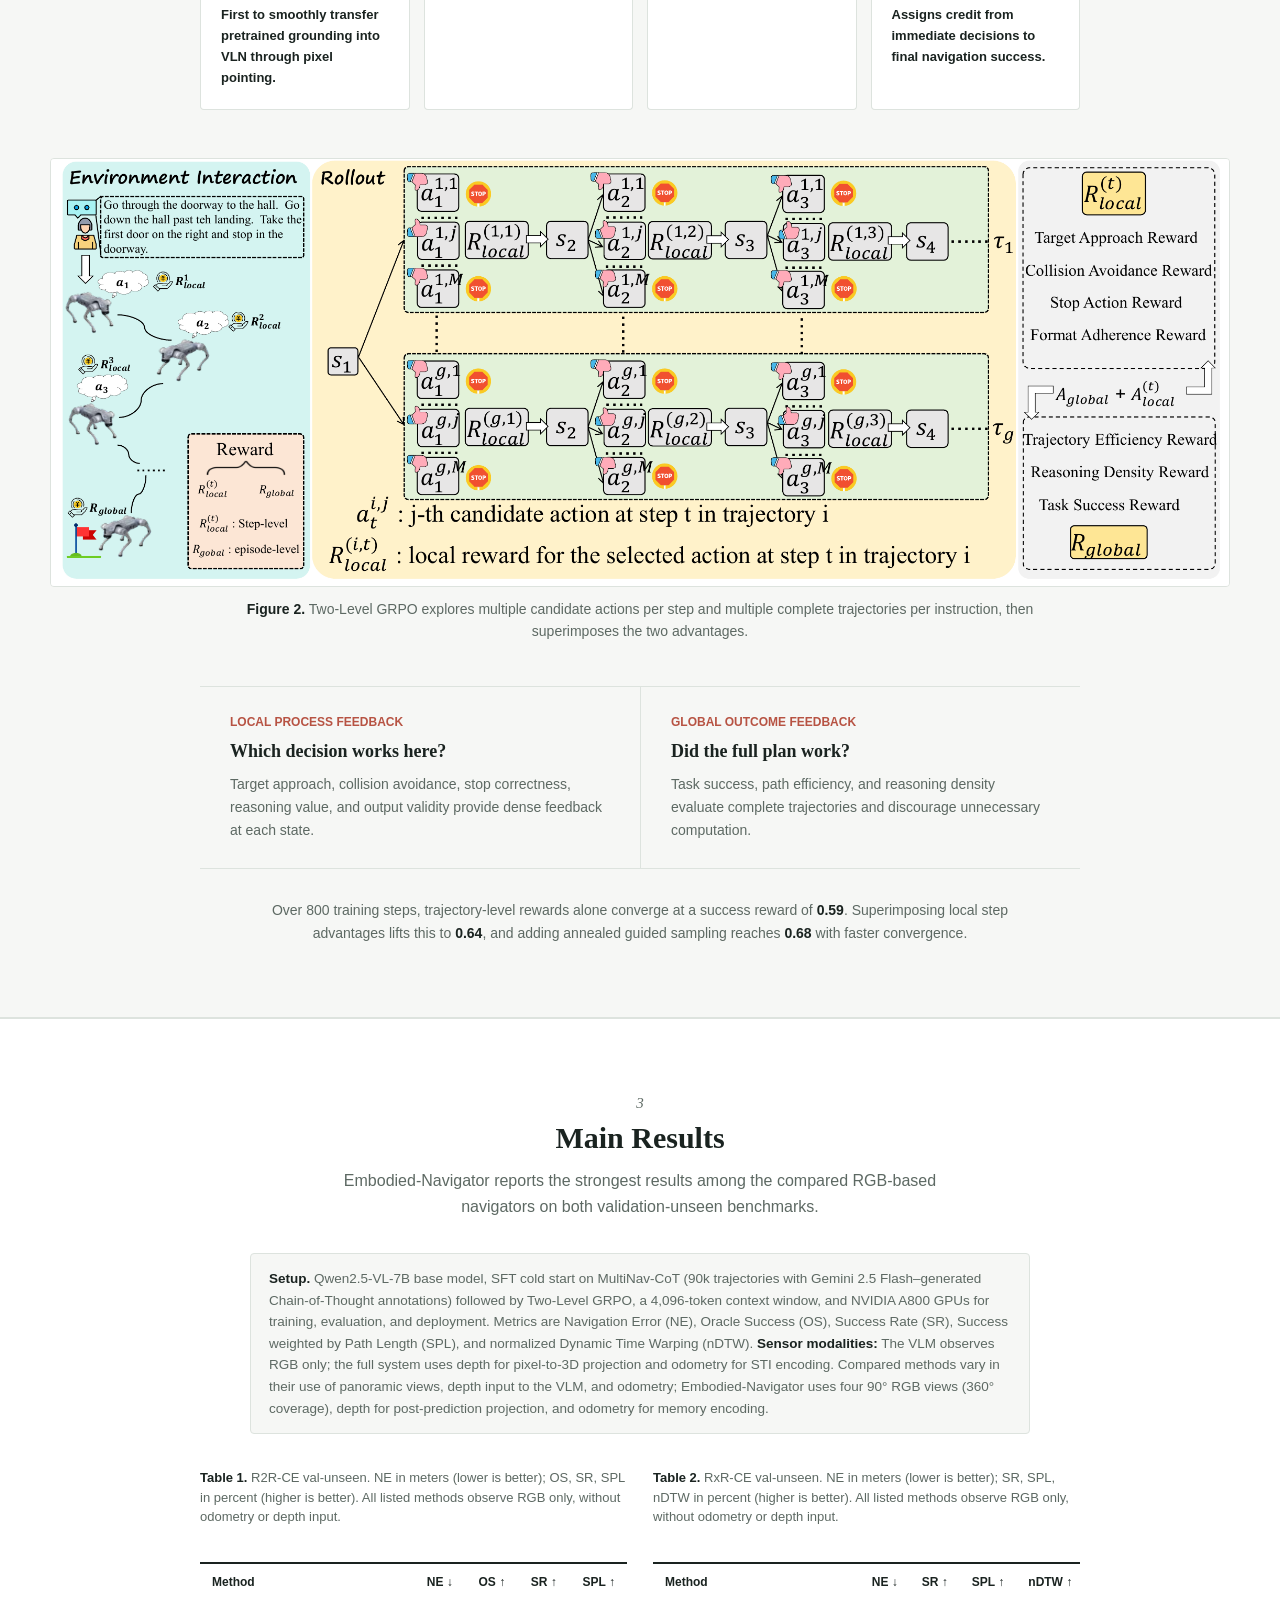
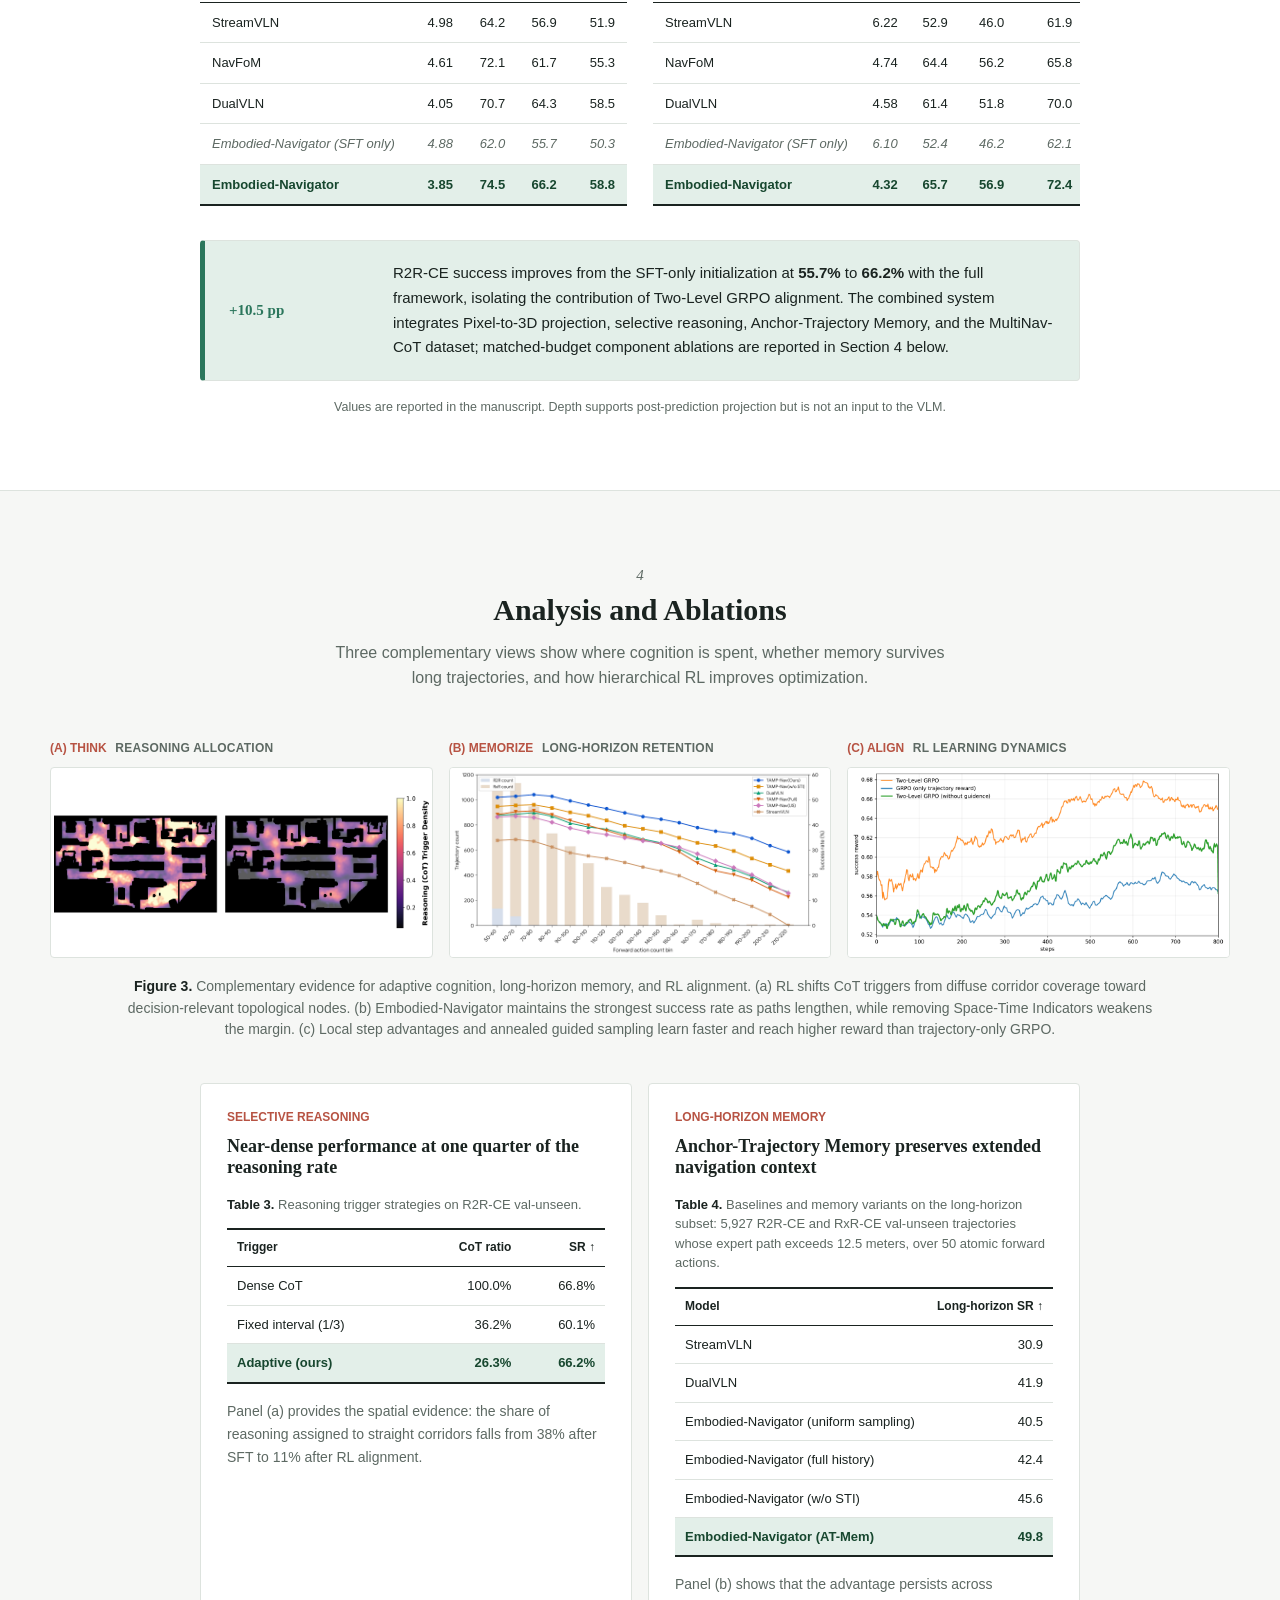
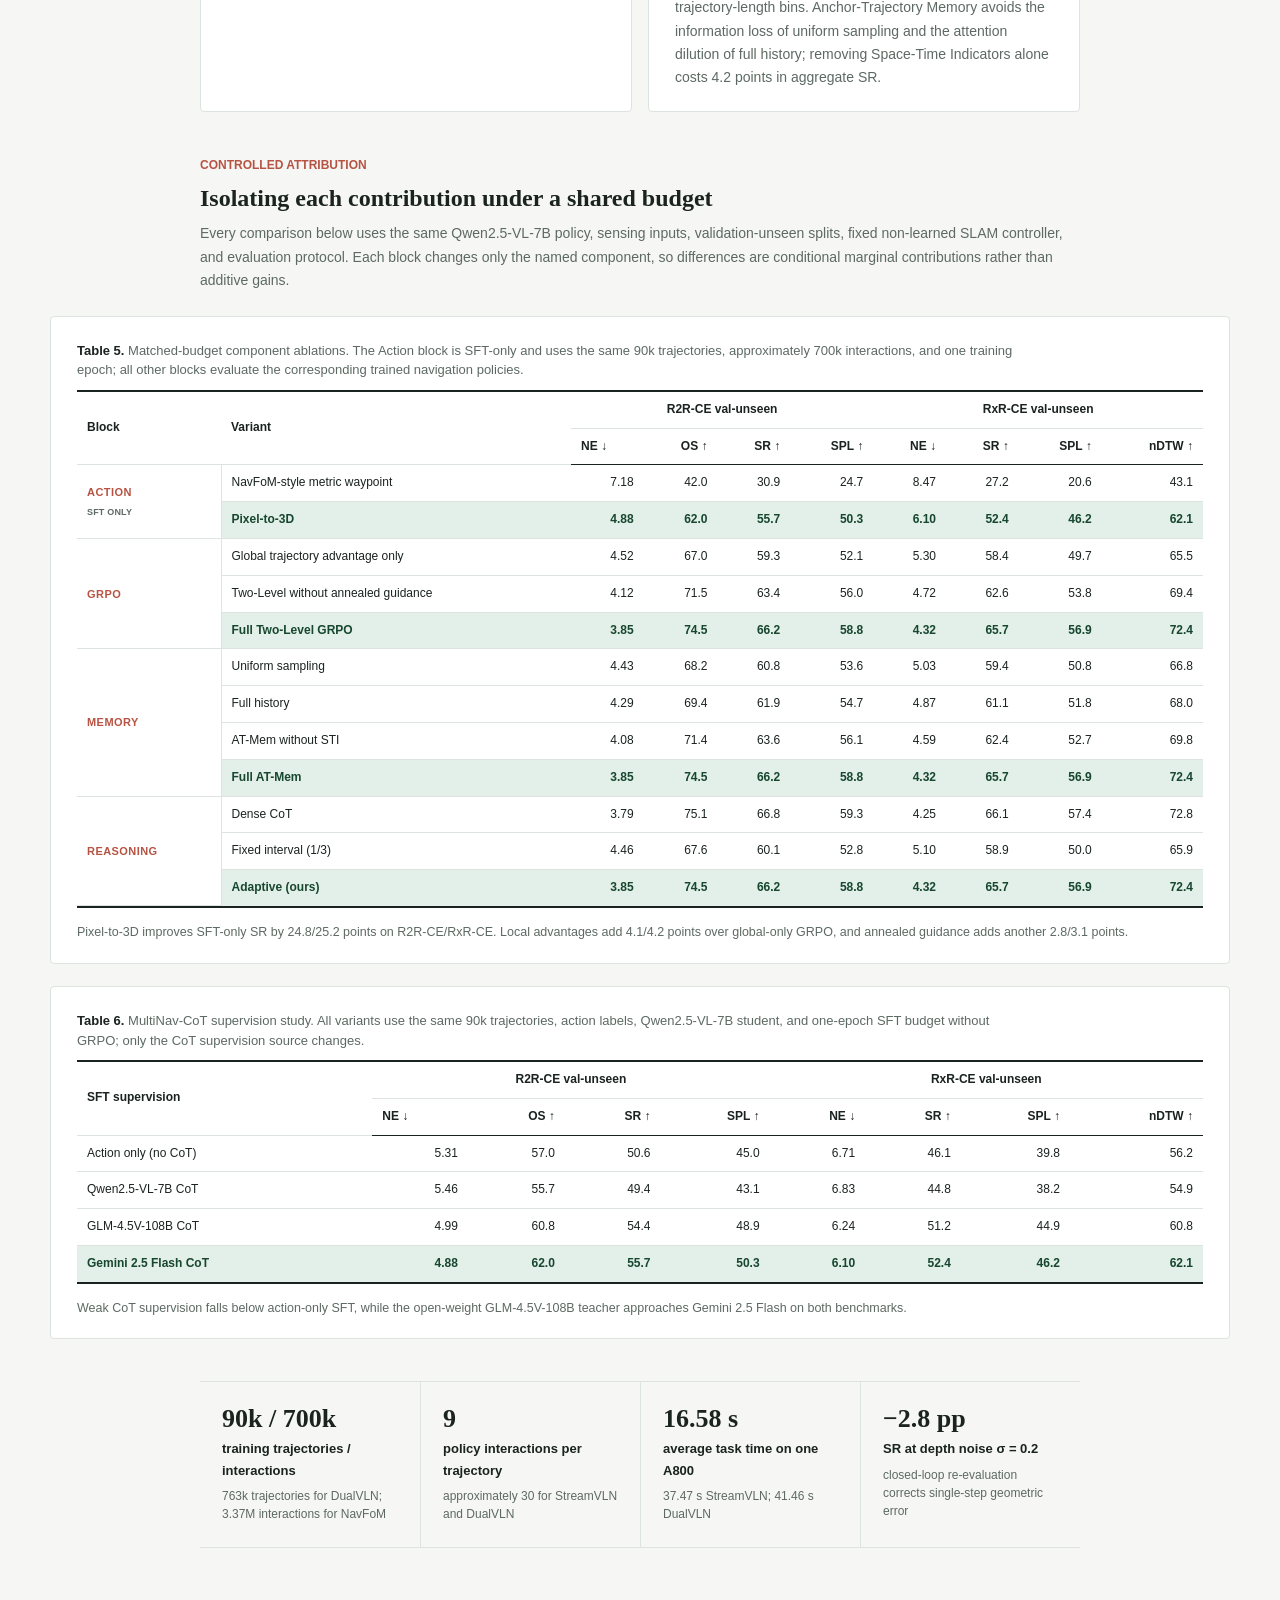
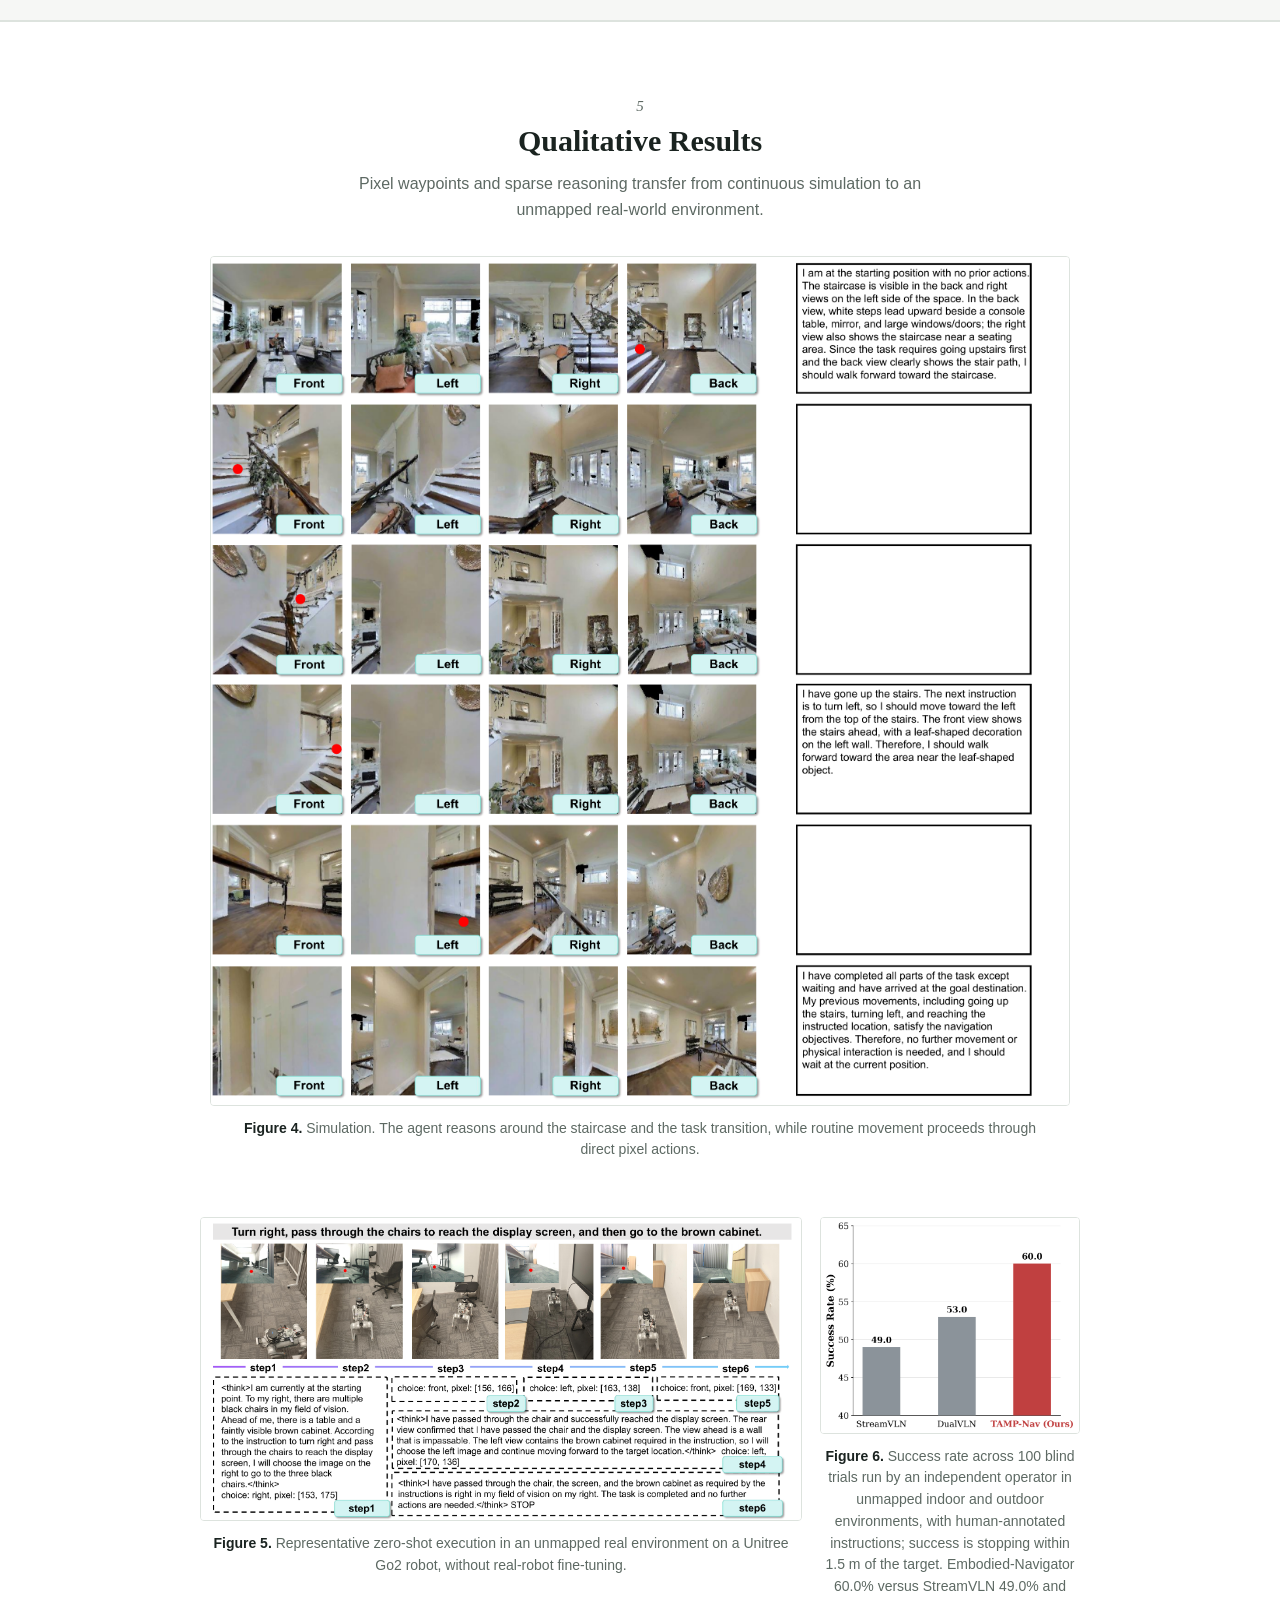
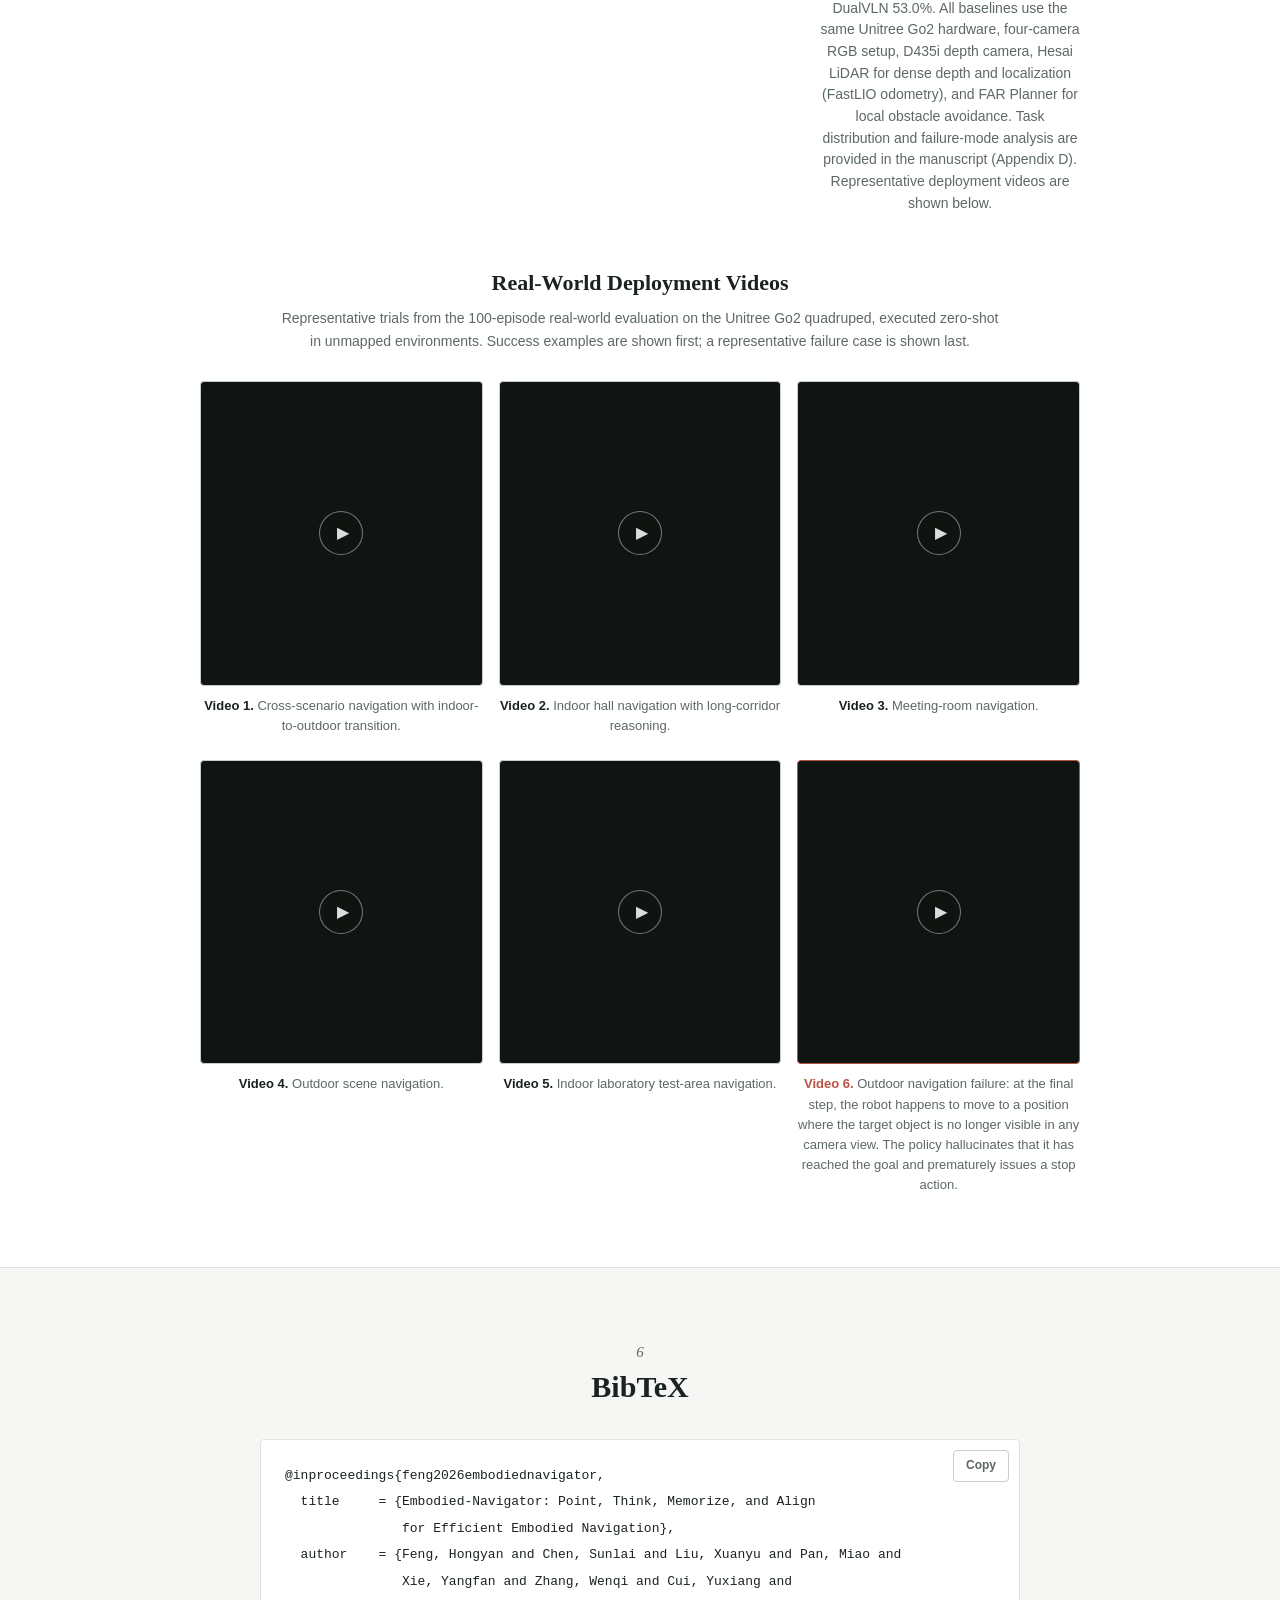
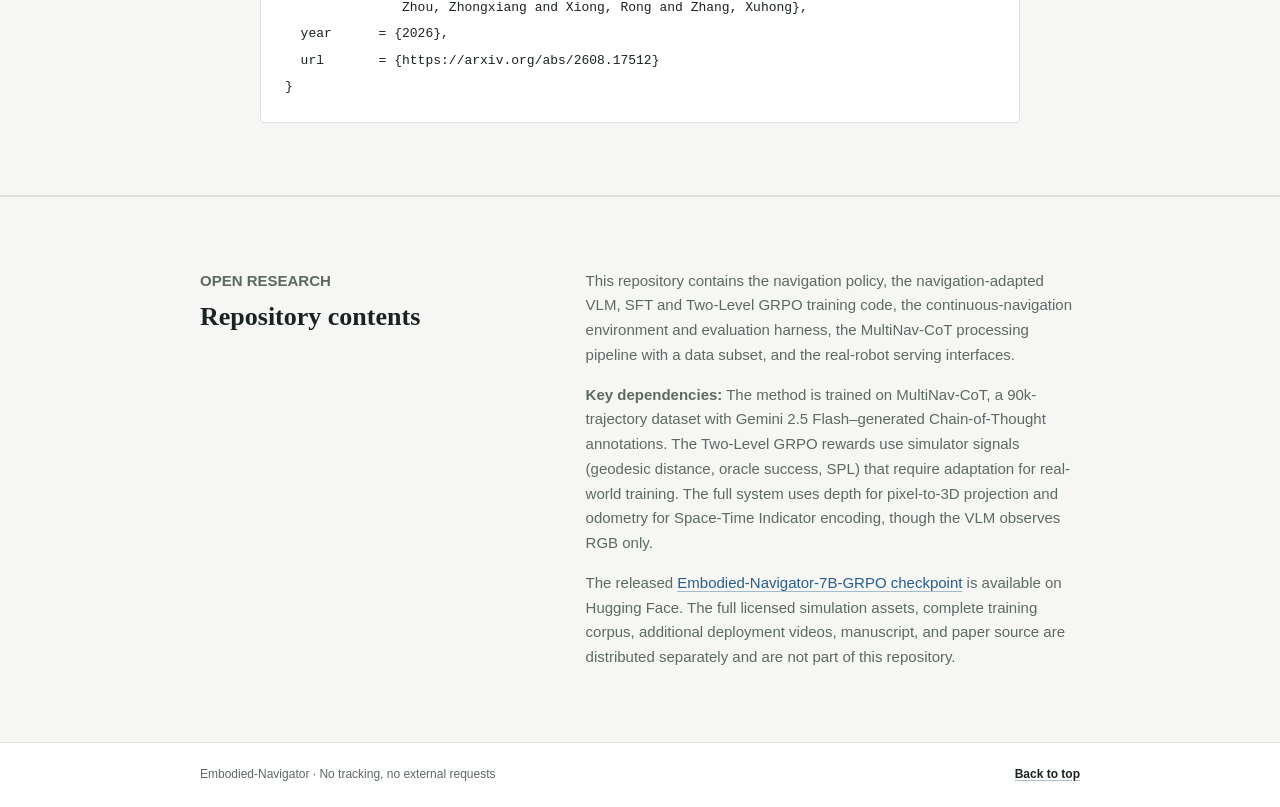
==== commit 88449d1a: "Move arXiv URL into BibTeX" ====
--- a/docs/index.html
+++ b/docs/index.html
@@ -1061,8 +1061,6 @@
           <h2 id="bibtex-title">BibTeX</h2>
         </div>
 
-        <p>Paper: <a href="https://arxiv.org/abs/2608.17512" target="_blank" rel="noopener noreferrer">arXiv:2608.17512</a></p>
-
         <div class="bibtex-block">
           <button class="bibtex-copy" type="button" data-copy-target="bibtex-source">Copy</button>
           <pre id="bibtex-source"><code>@inproceedings{feng2026embodiednavigator,
@@ -1071,7 +1069,8 @@
   author    = {Feng, Hongyan and Chen, Sunlai and Liu, Xuanyu and Pan, Miao and
                Xie, Yangfan and Zhang, Wenqi and Cui, Yuxiang and
                Zhou, Zhongxiang and Xiong, Rong and Zhang, Xuhong},
-  year      = {2026}
+  year      = {2026},
+  url       = {https://arxiv.org/abs/2608.17512}
 }</code></pre>
         </div>
       </div>
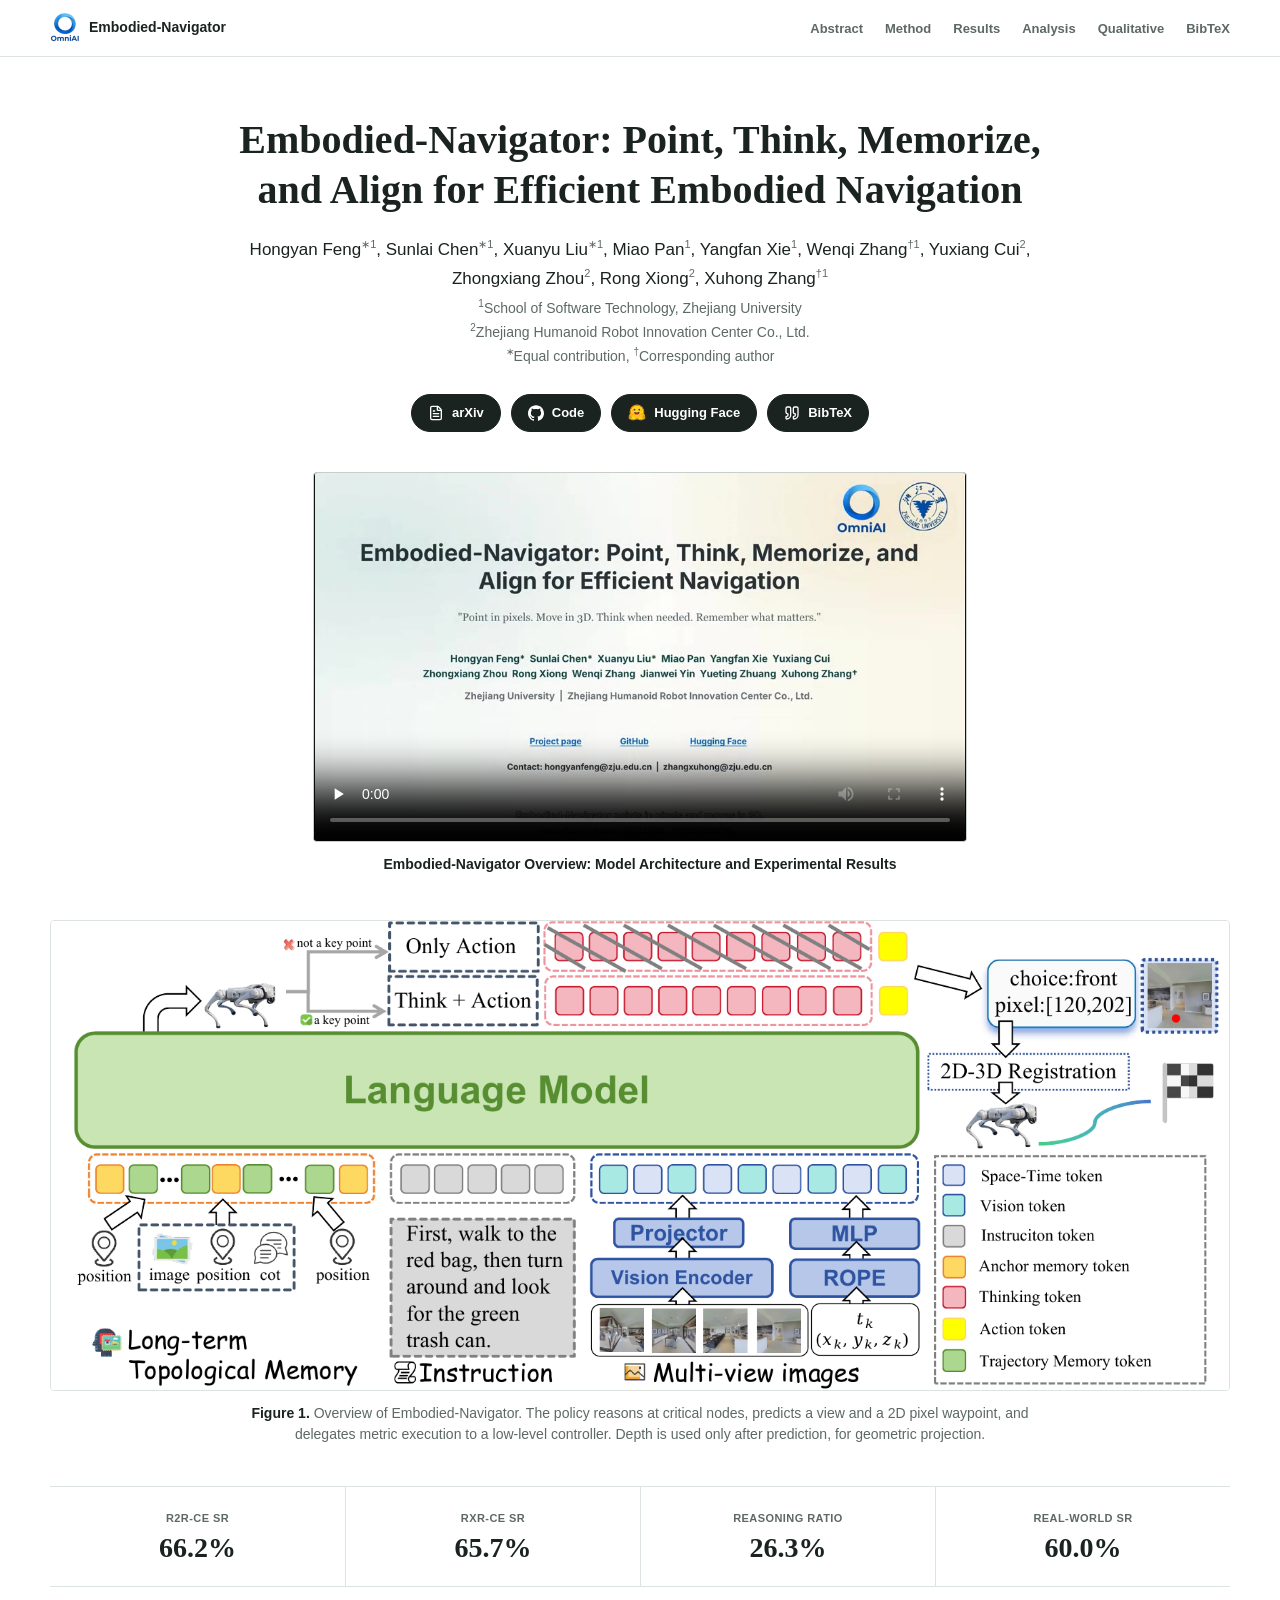
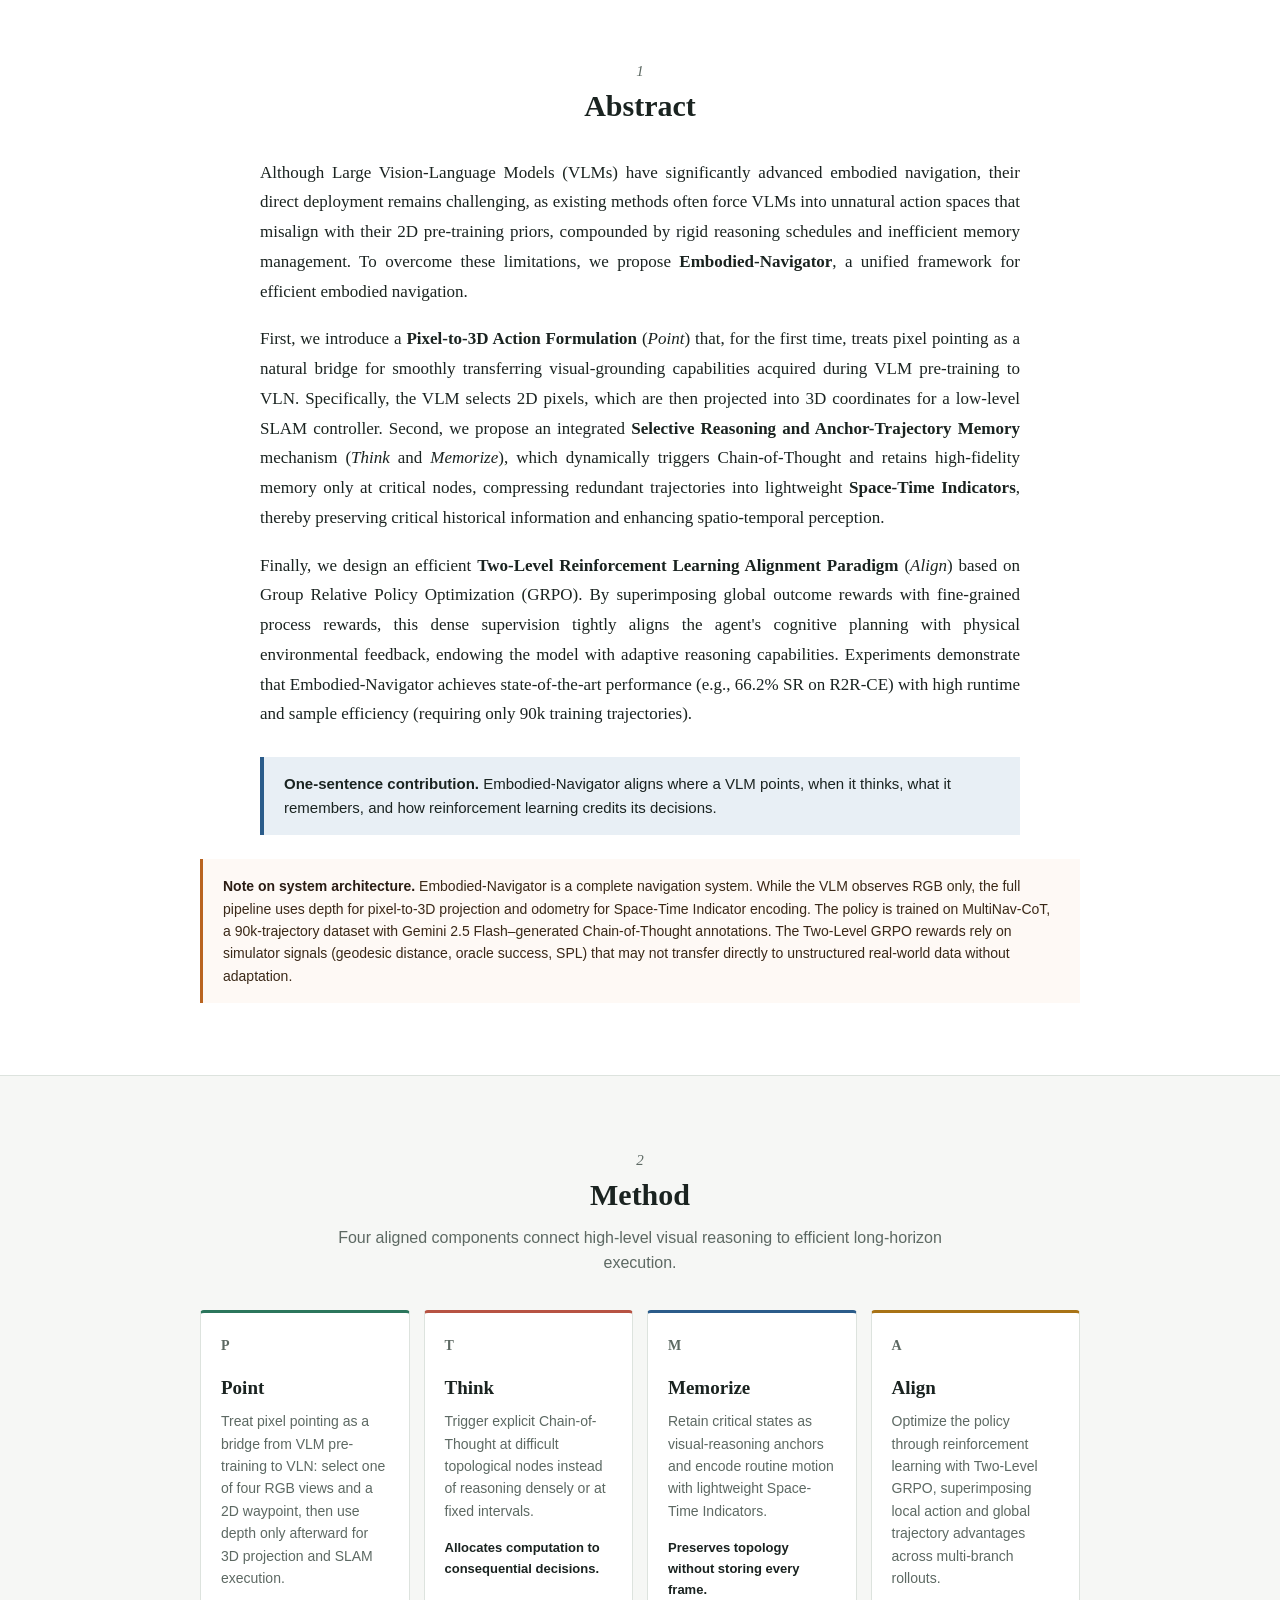
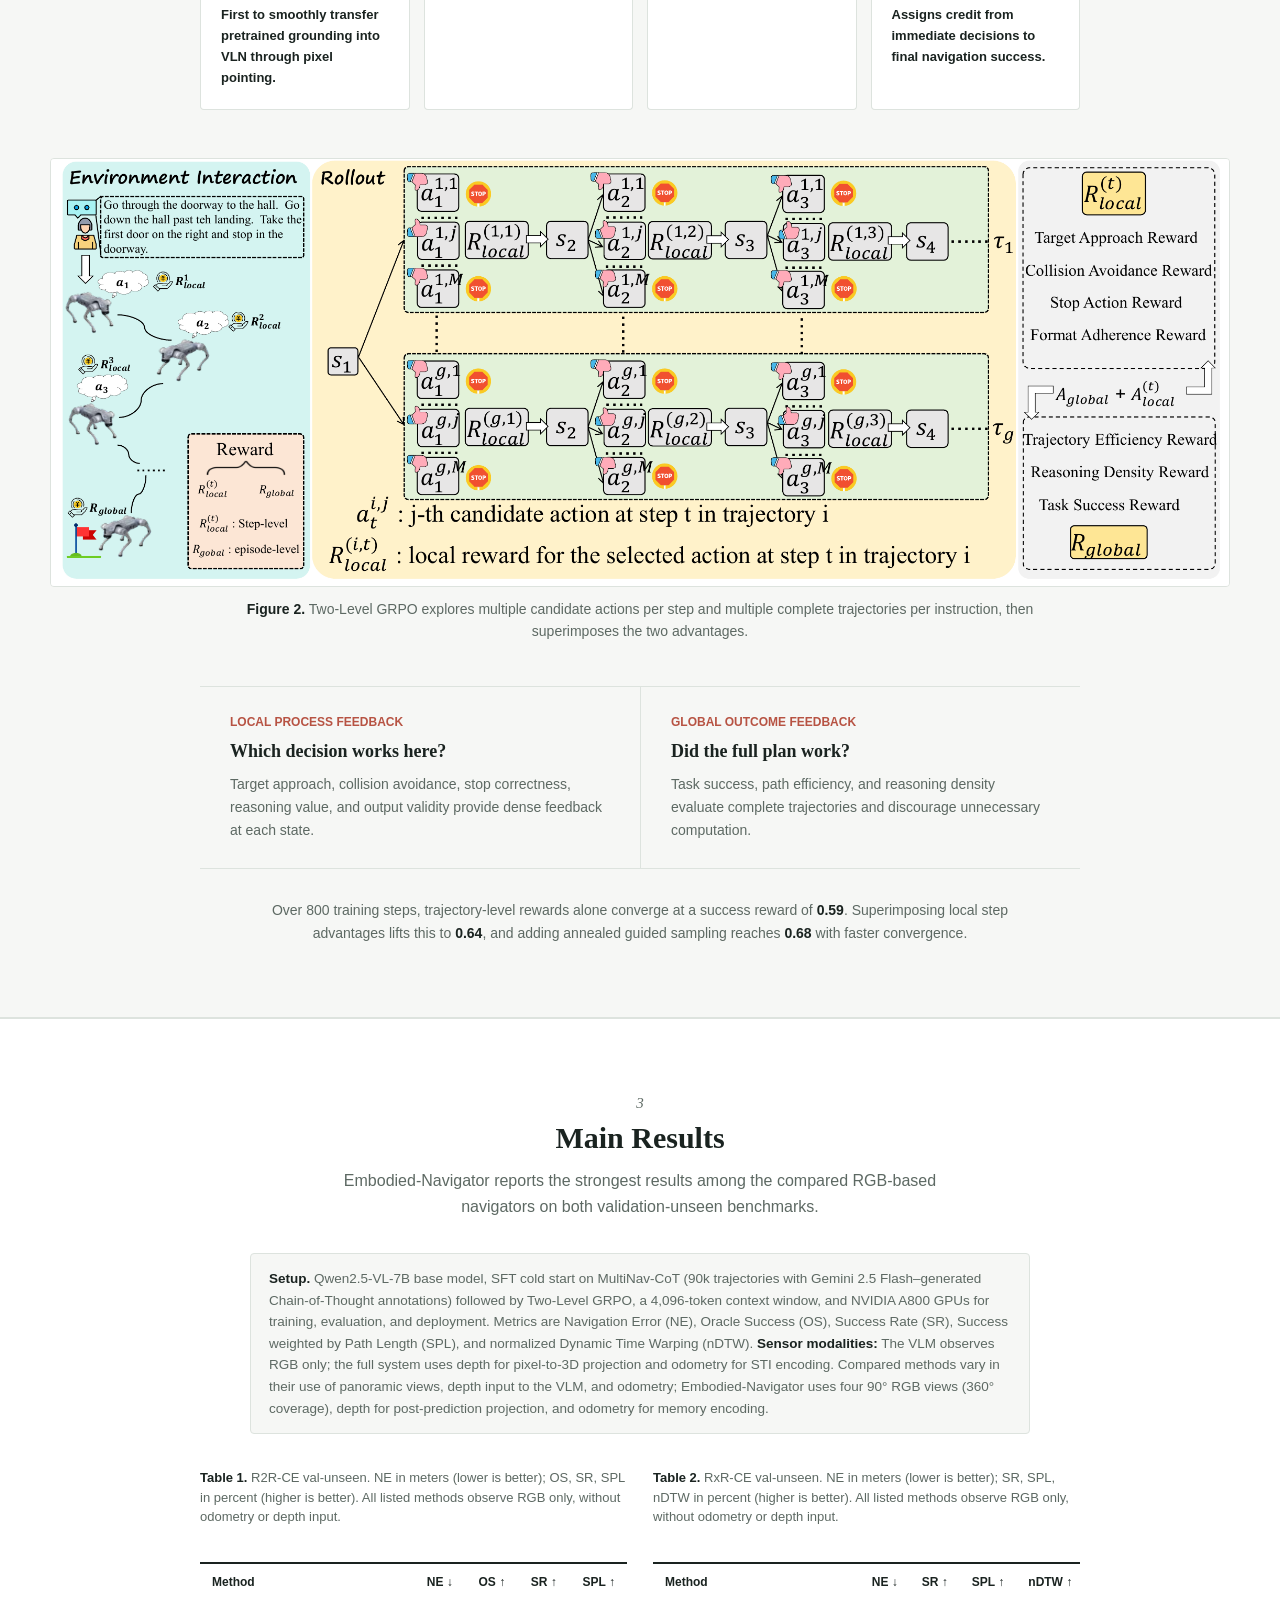
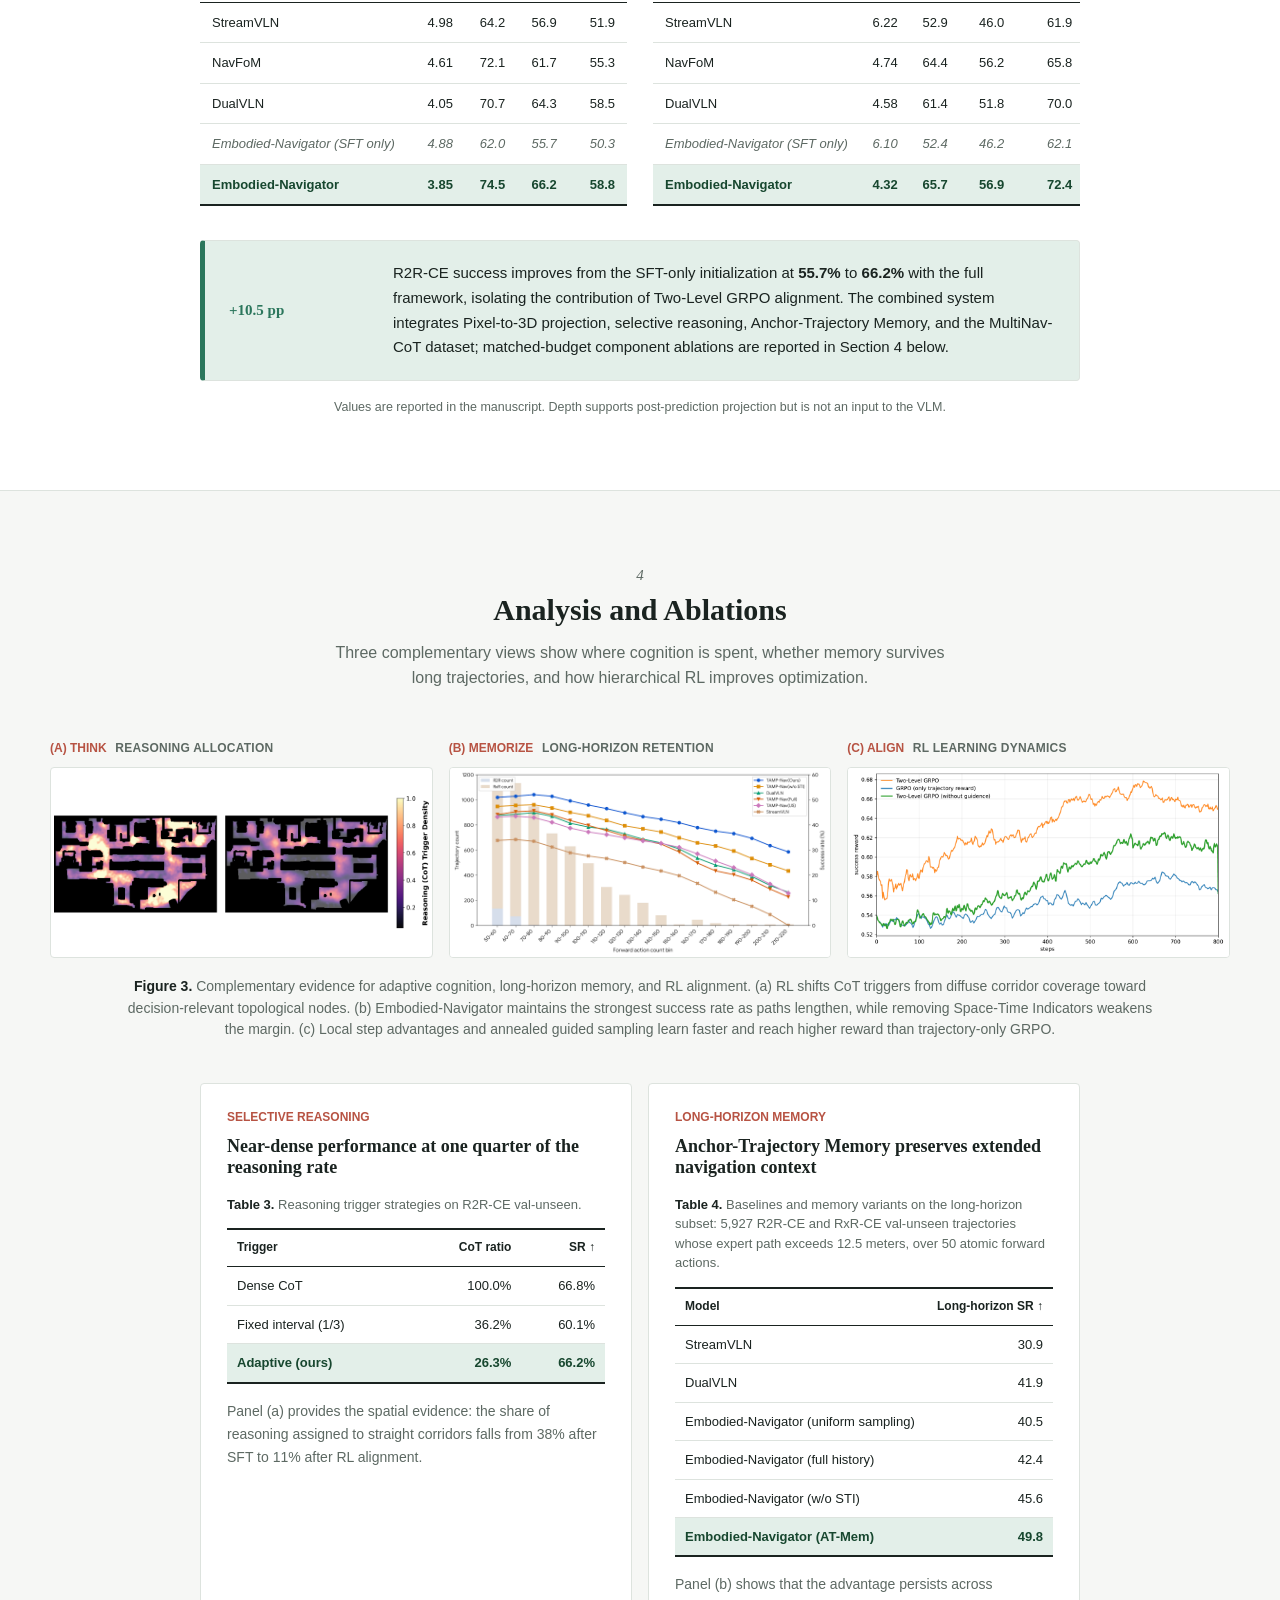
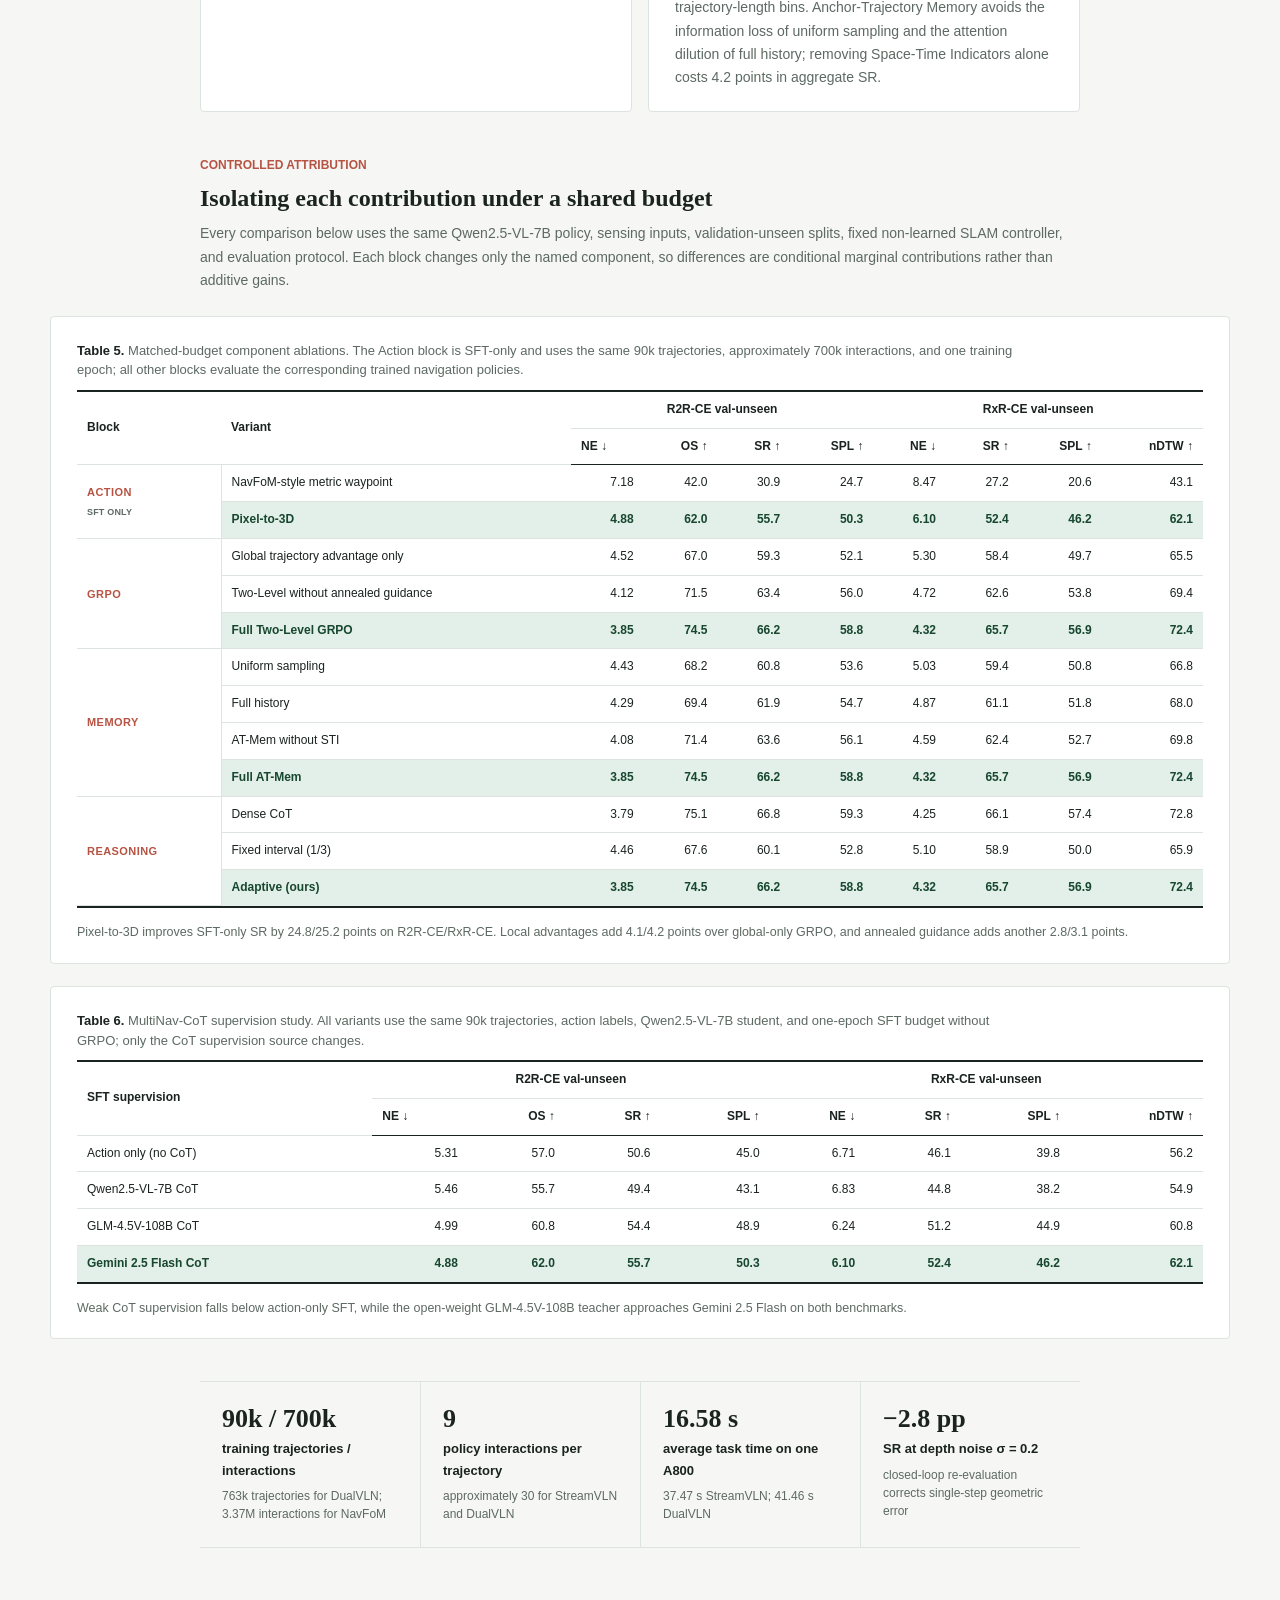
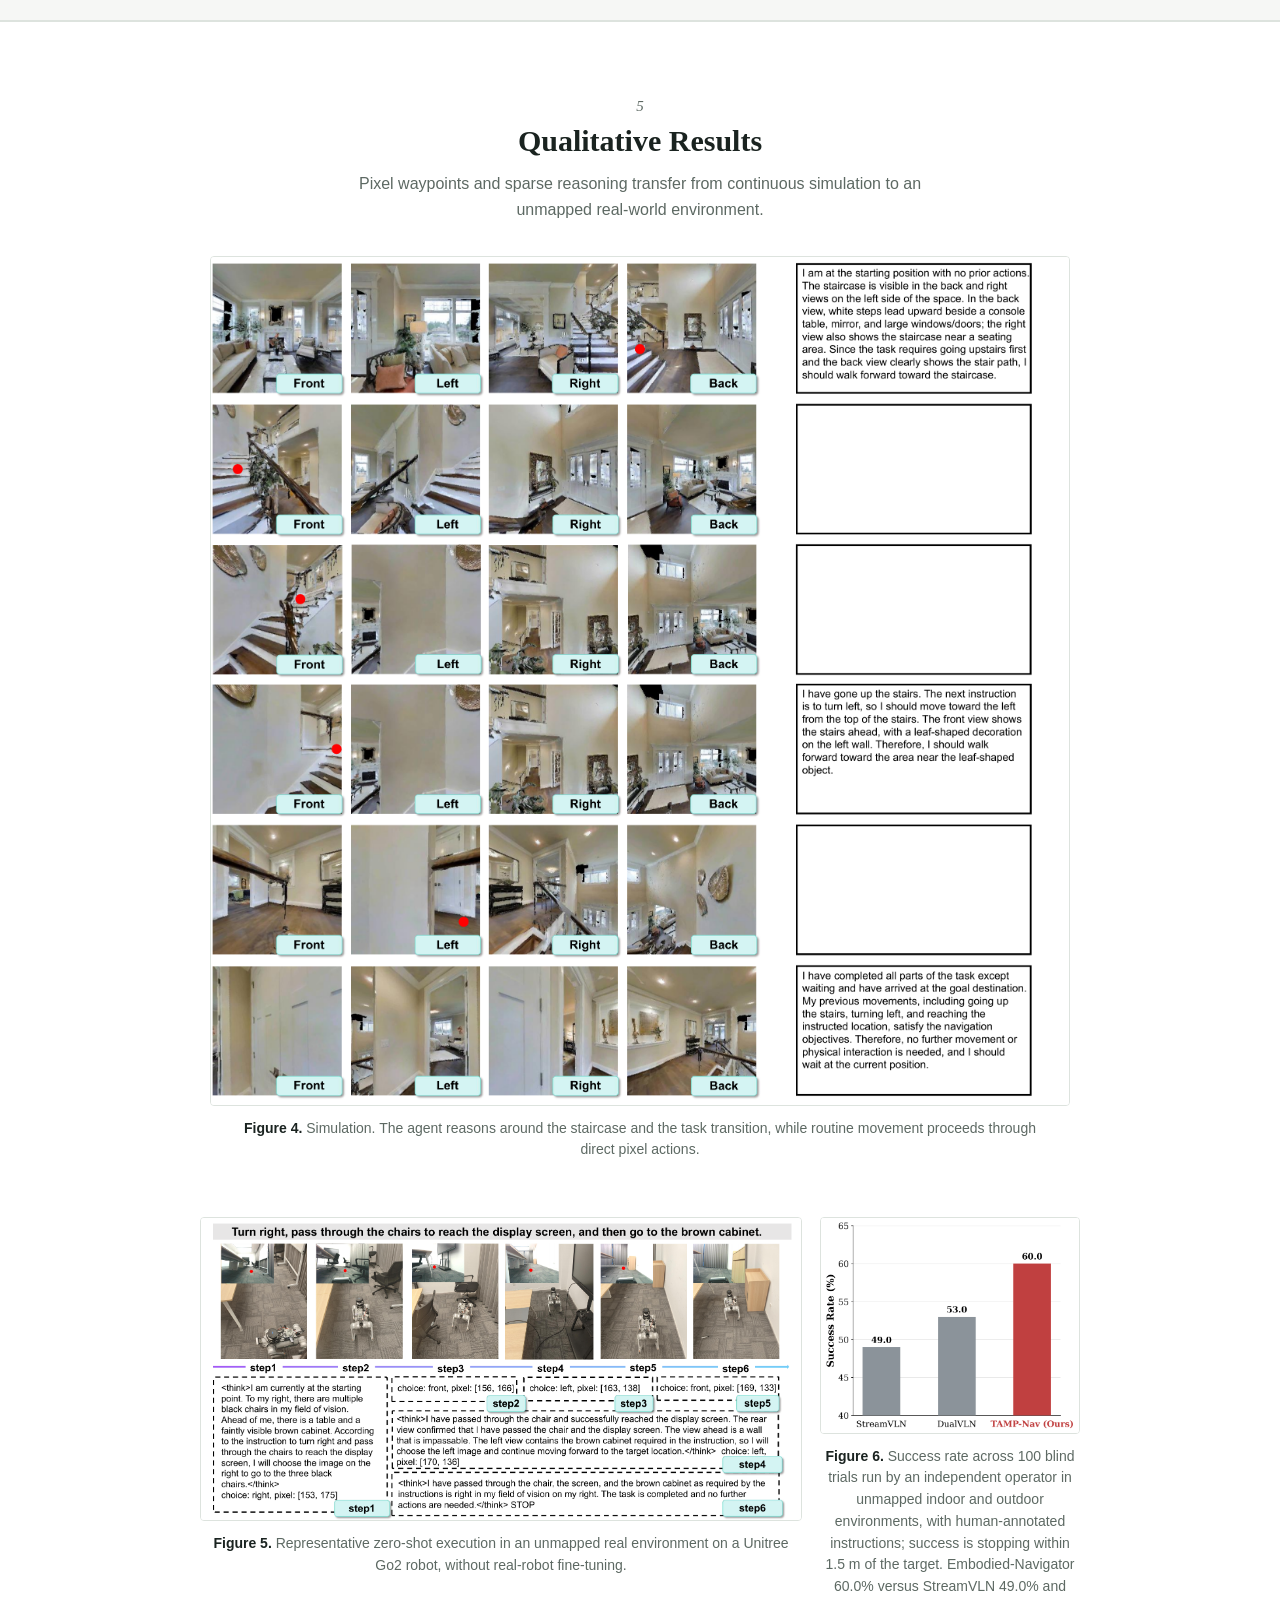
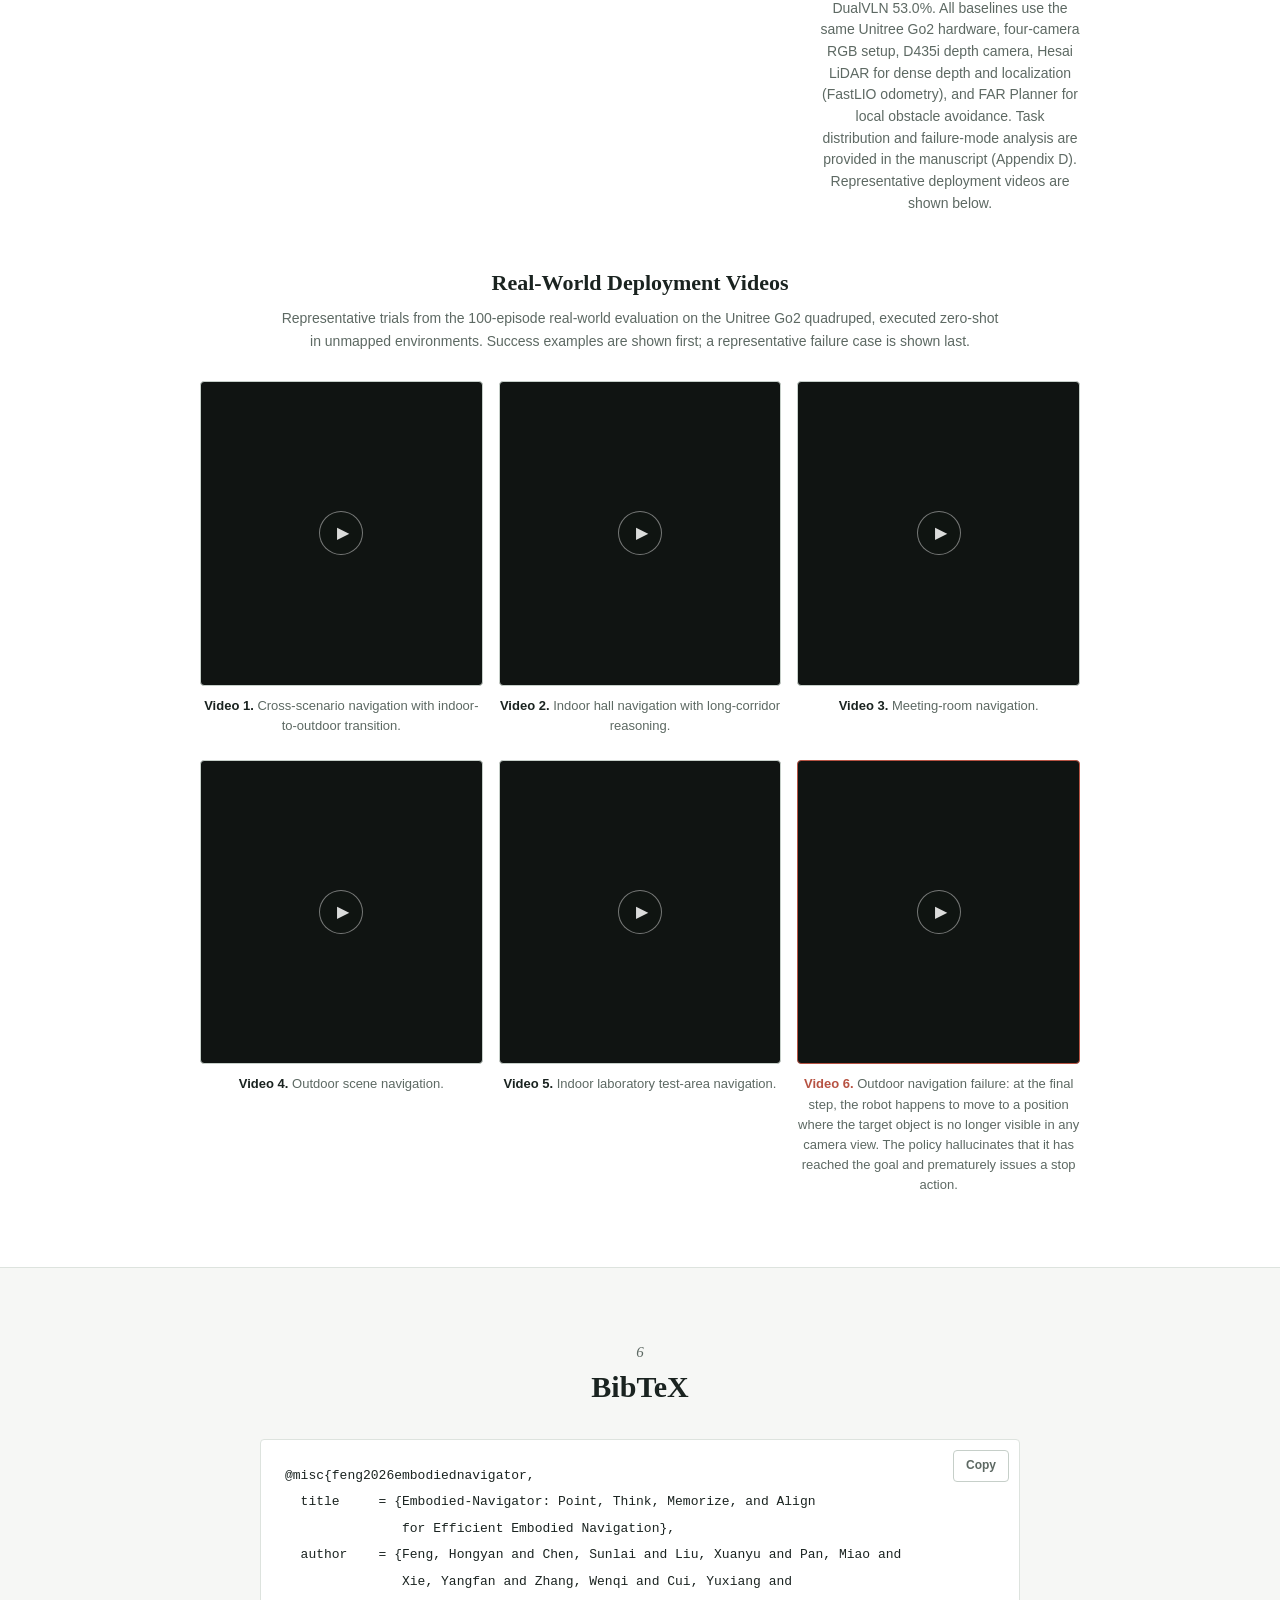
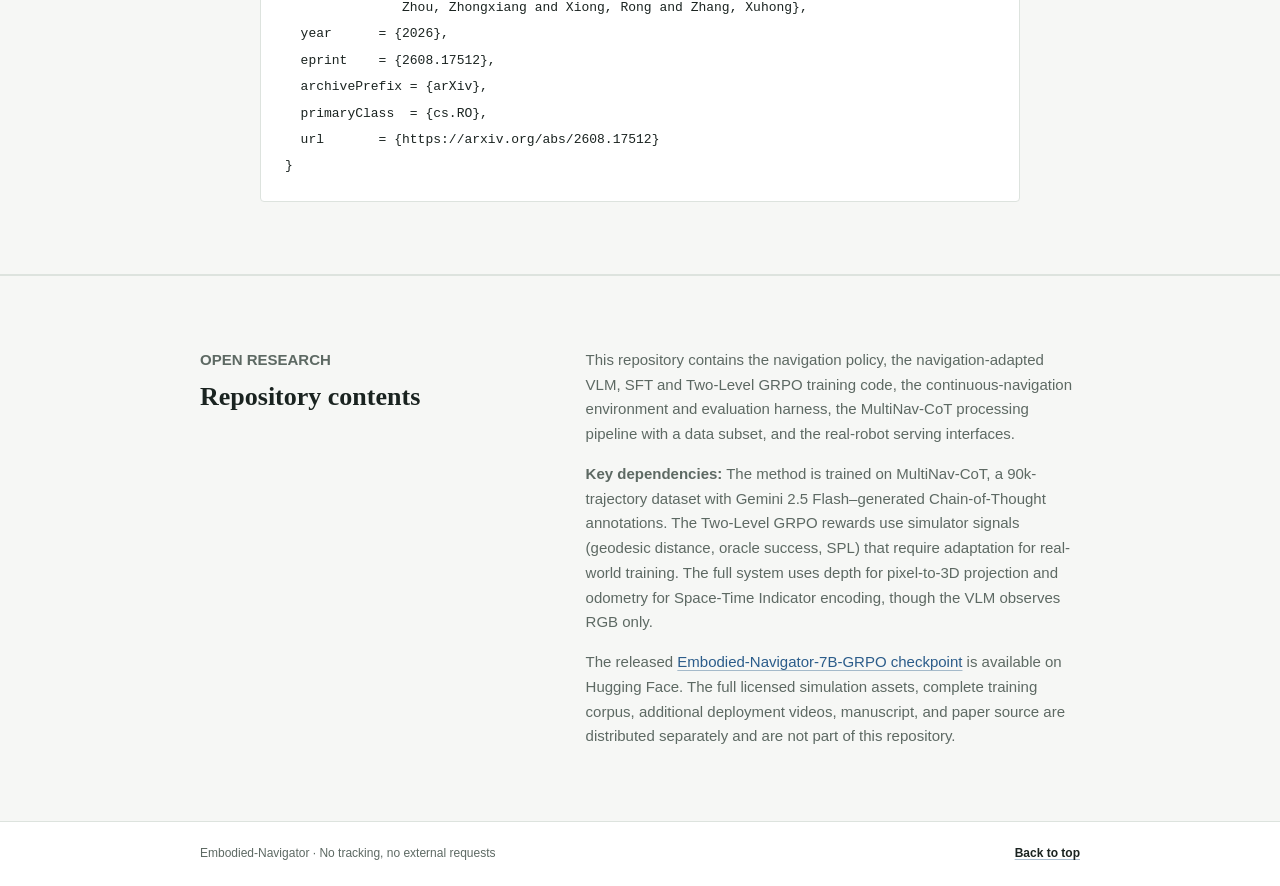
==== commit 7adaed7c: "Use arXiv BibTeX format for Embodied Navigator" ====
--- a/docs/index.html
+++ b/docs/index.html
@@ -1063,13 +1063,16 @@
 
         <div class="bibtex-block">
           <button class="bibtex-copy" type="button" data-copy-target="bibtex-source">Copy</button>
-          <pre id="bibtex-source"><code>@inproceedings{feng2026embodiednavigator,
+          <pre id="bibtex-source"><code>@misc{feng2026embodiednavigator,
   title     = {Embodied-Navigator: Point, Think, Memorize, and Align
                for Efficient Embodied Navigation},
   author    = {Feng, Hongyan and Chen, Sunlai and Liu, Xuanyu and Pan, Miao and
                Xie, Yangfan and Zhang, Wenqi and Cui, Yuxiang and
                Zhou, Zhongxiang and Xiong, Rong and Zhang, Xuhong},
   year      = {2026},
+  eprint    = {2608.17512},
+  archivePrefix = {arXiv},
+  primaryClass  = {cs.RO},
   url       = {https://arxiv.org/abs/2608.17512}
 }</code></pre>
         </div>
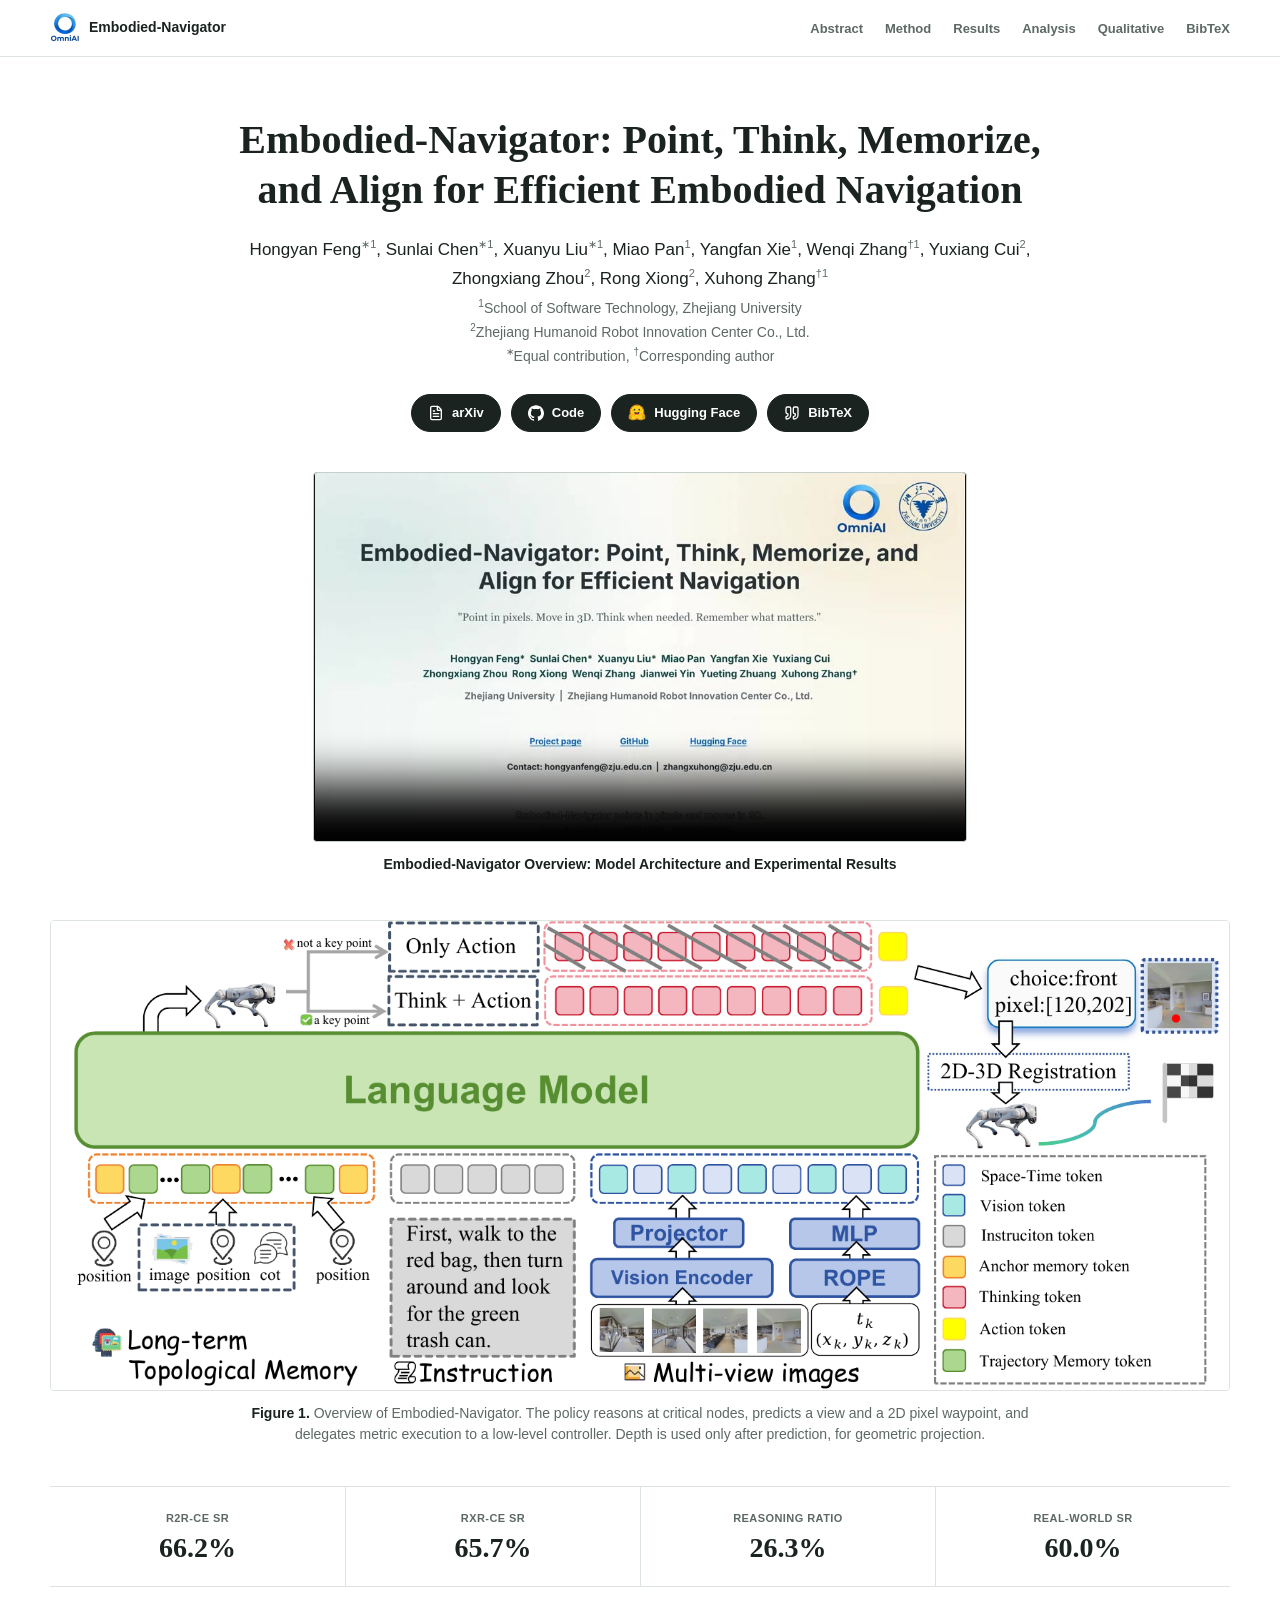
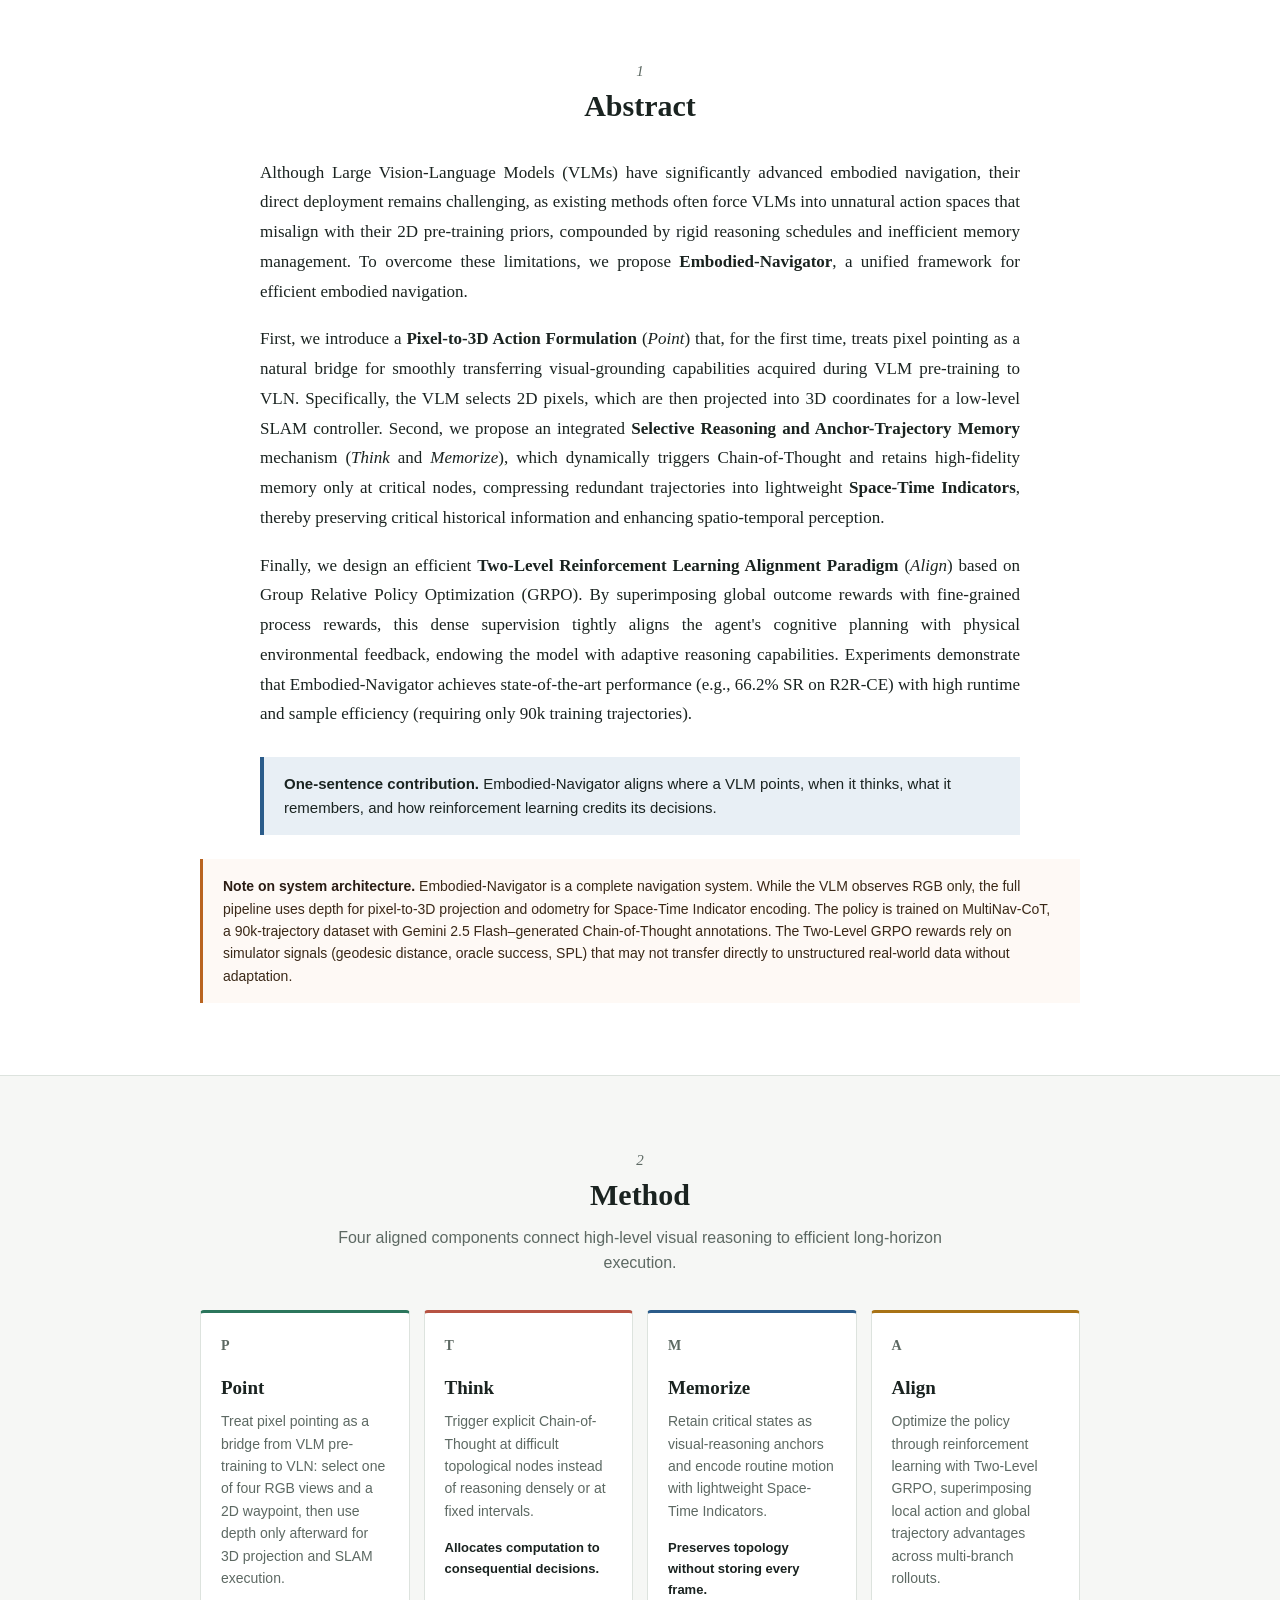
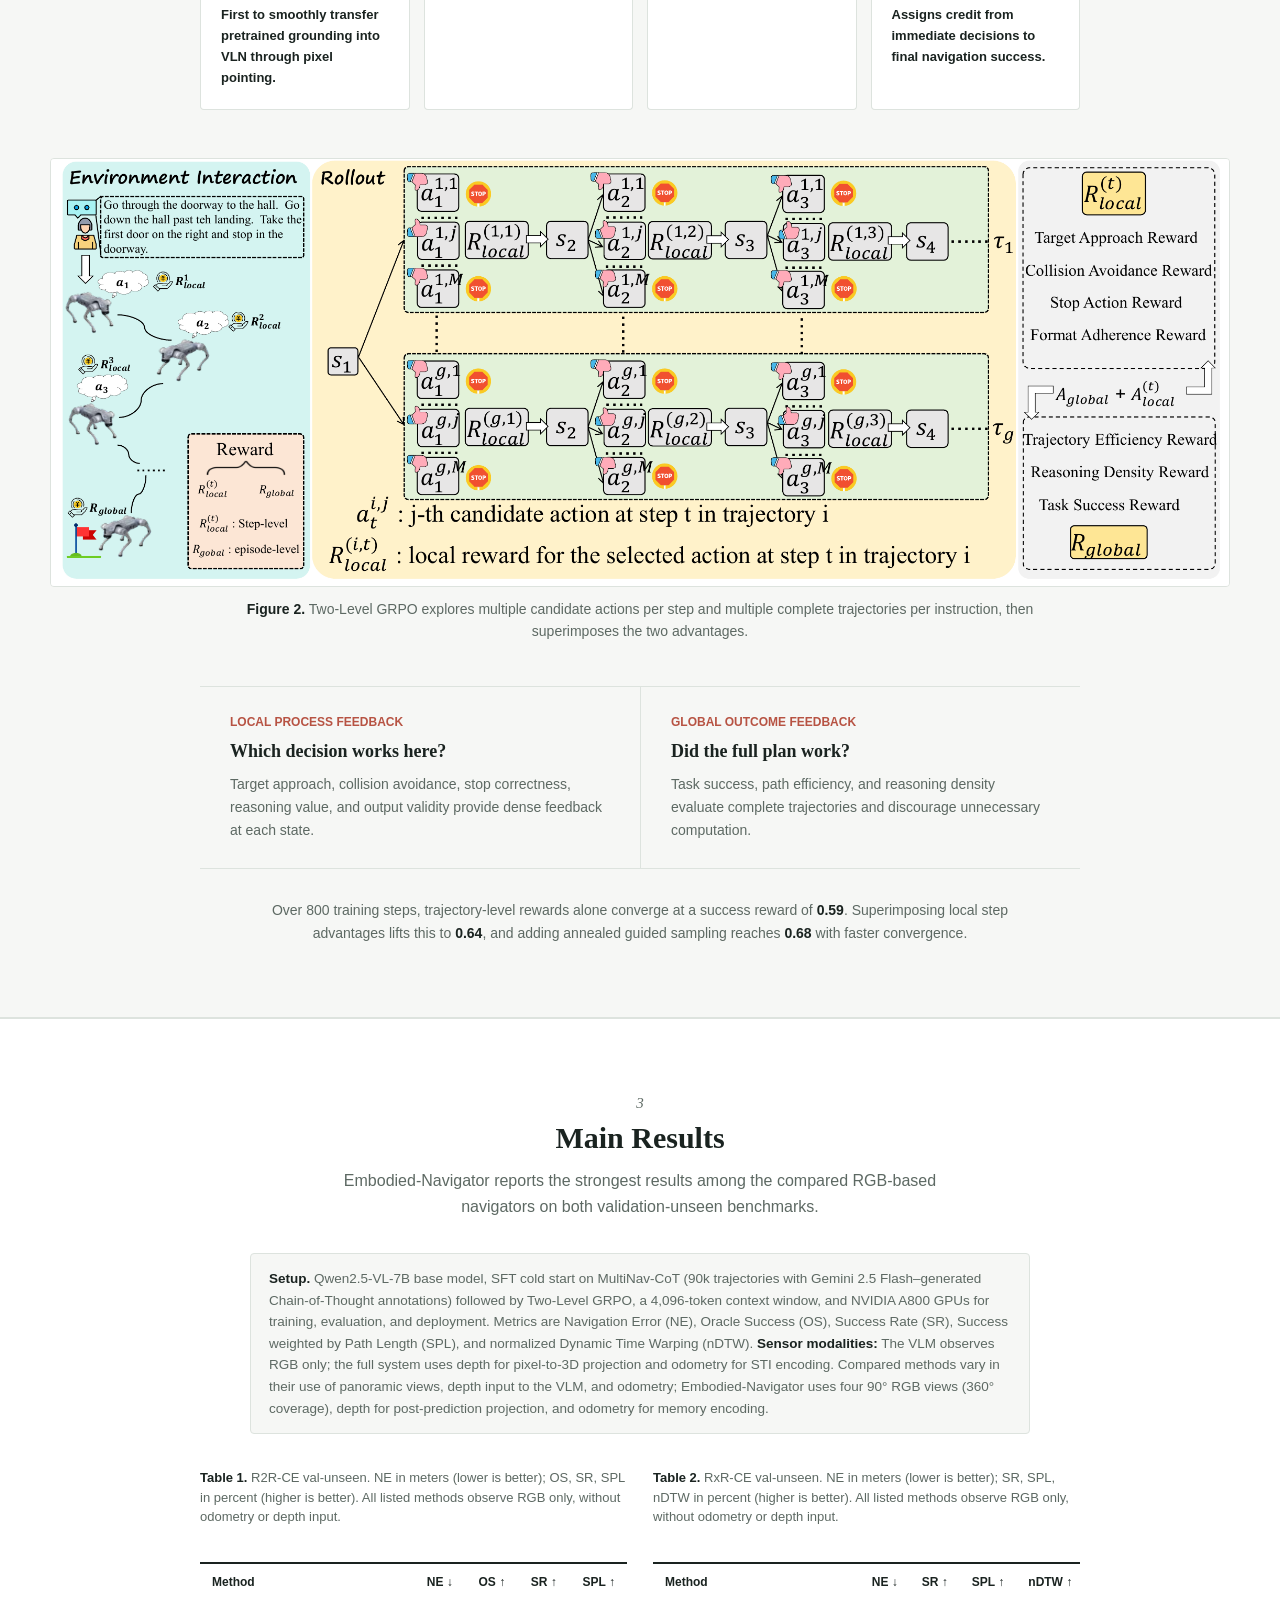
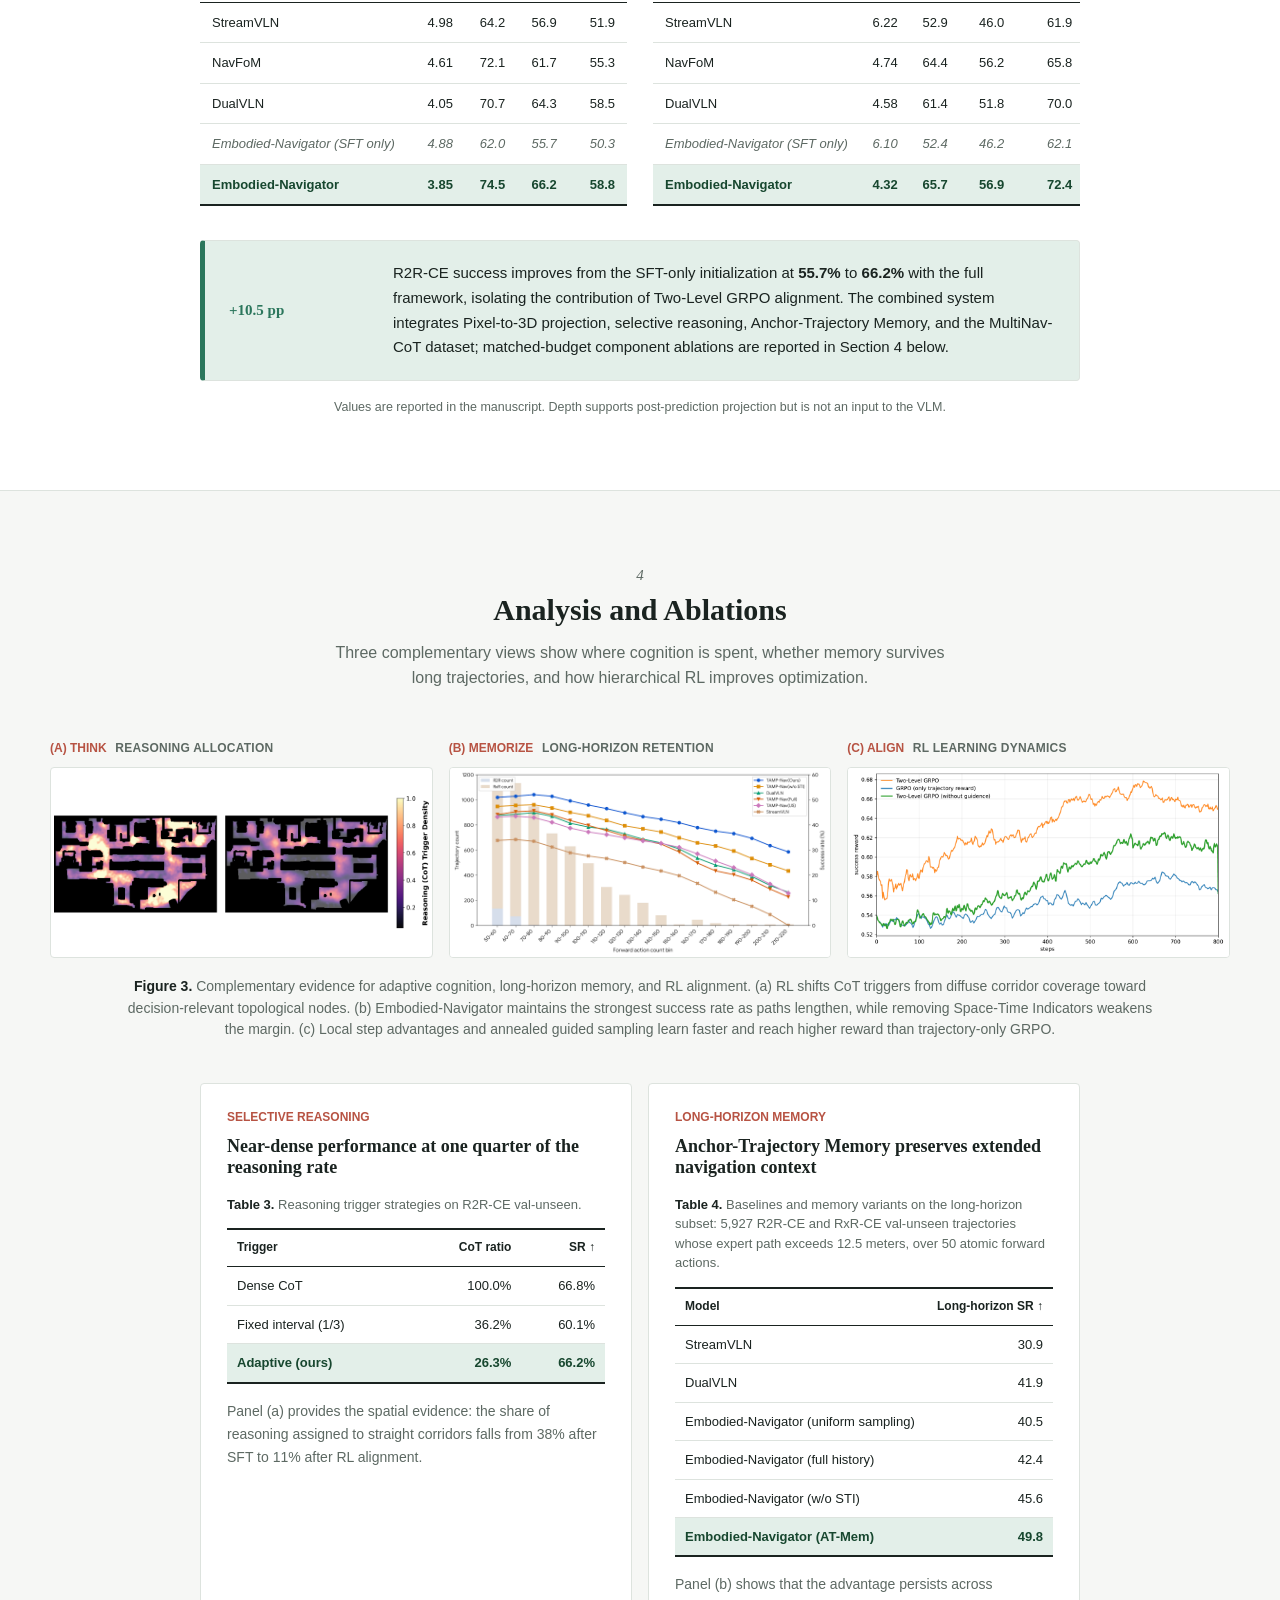
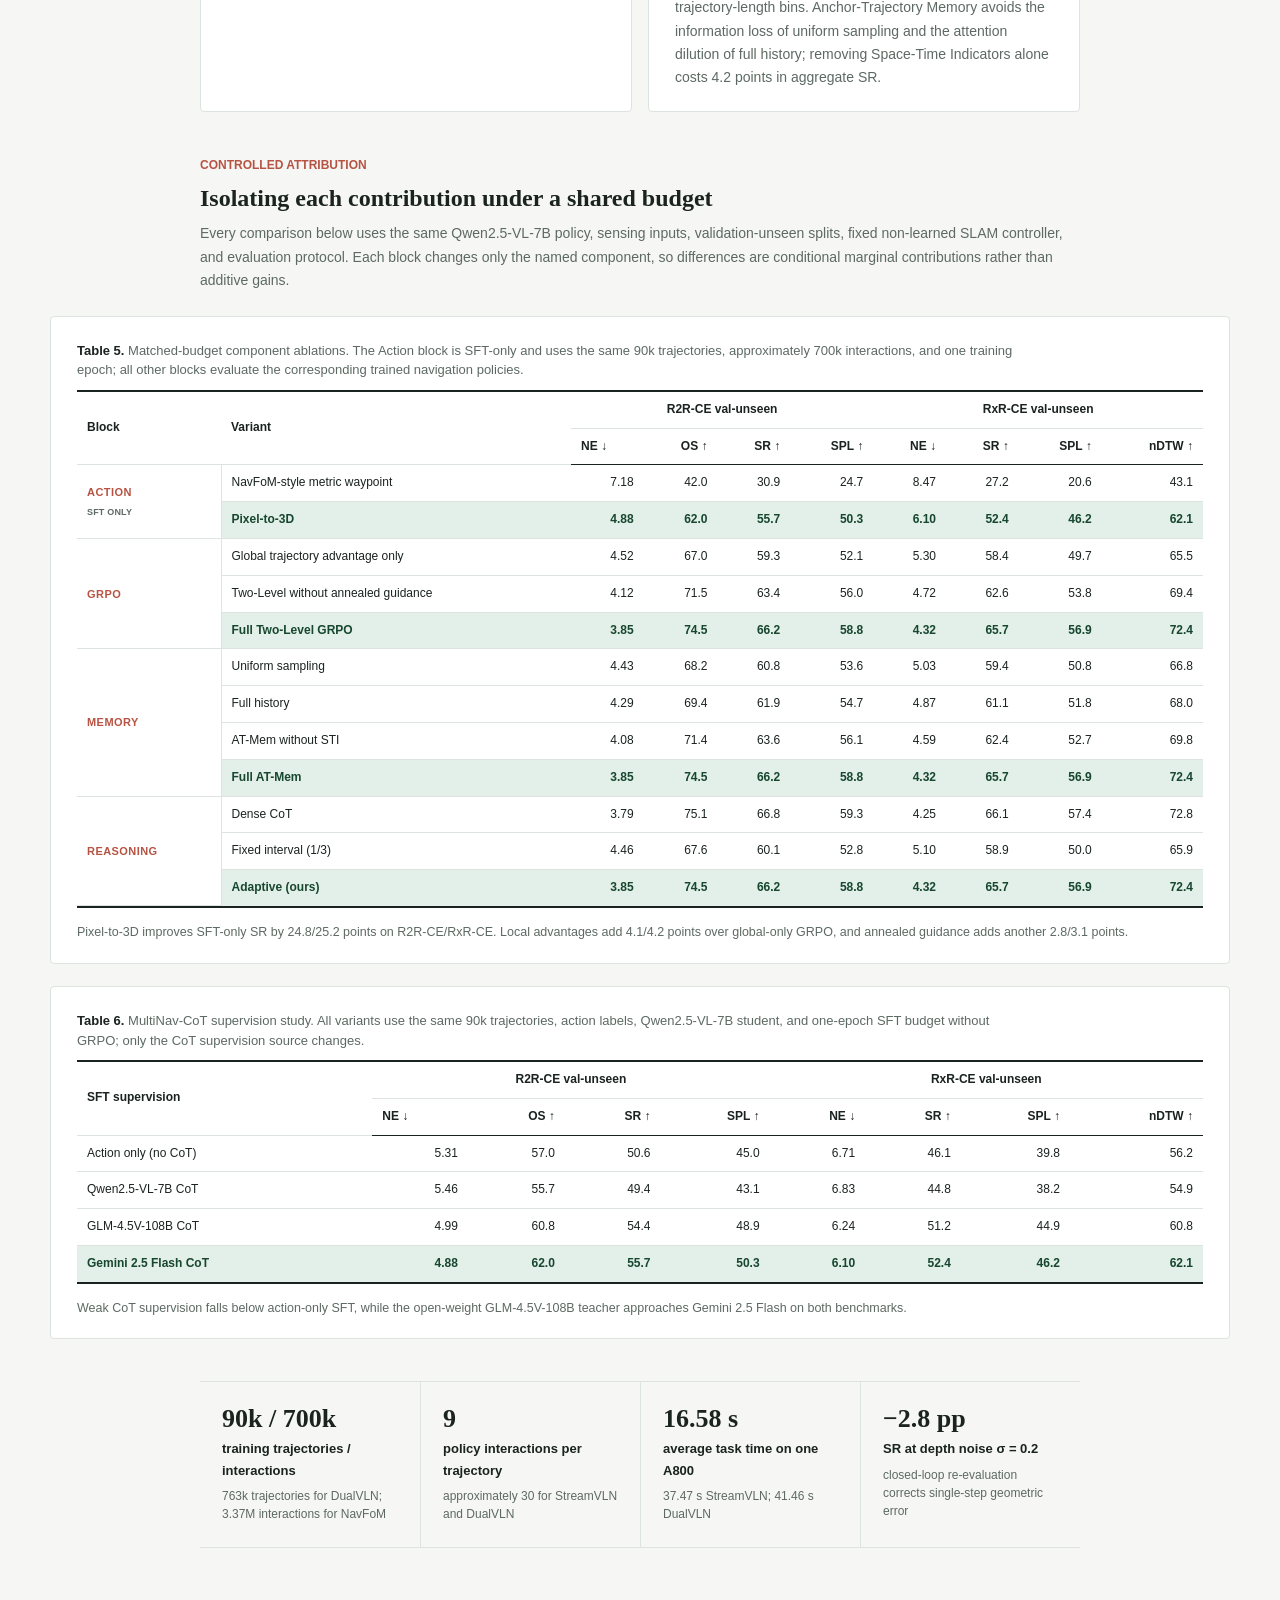
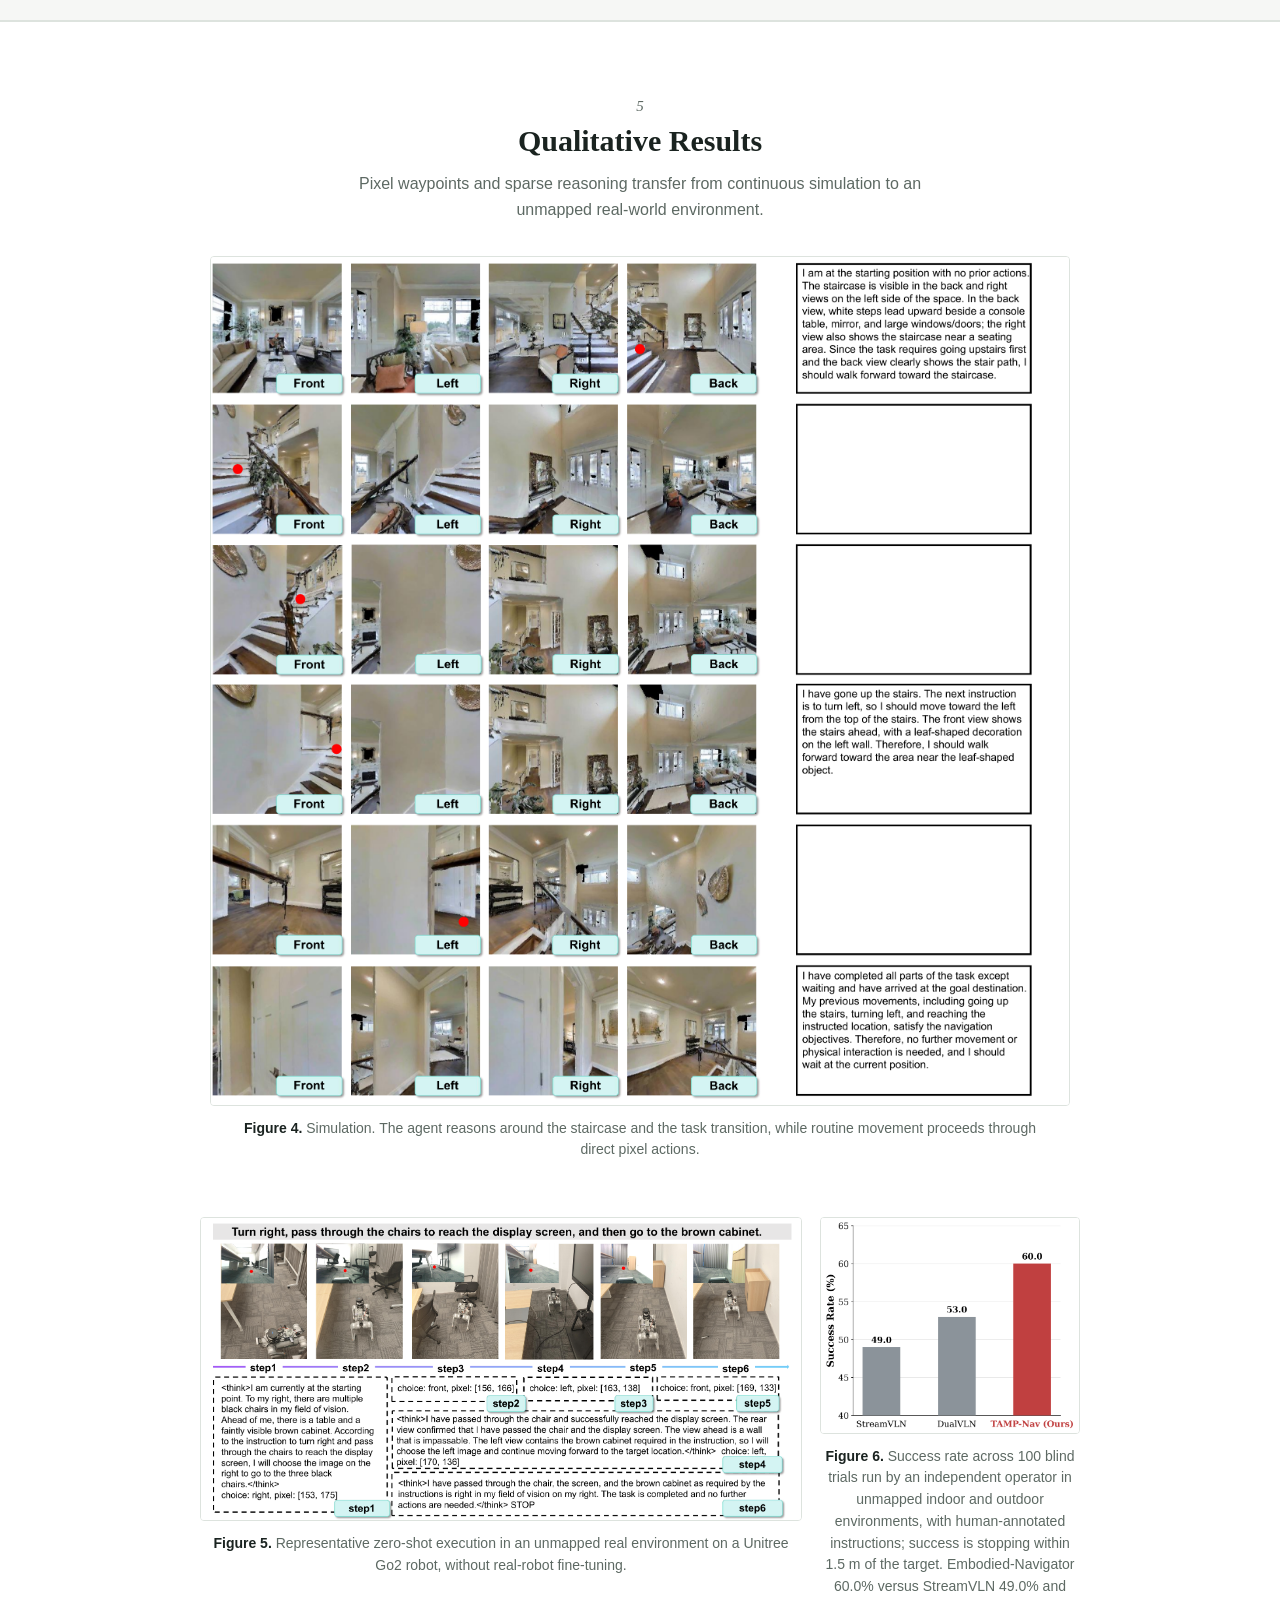
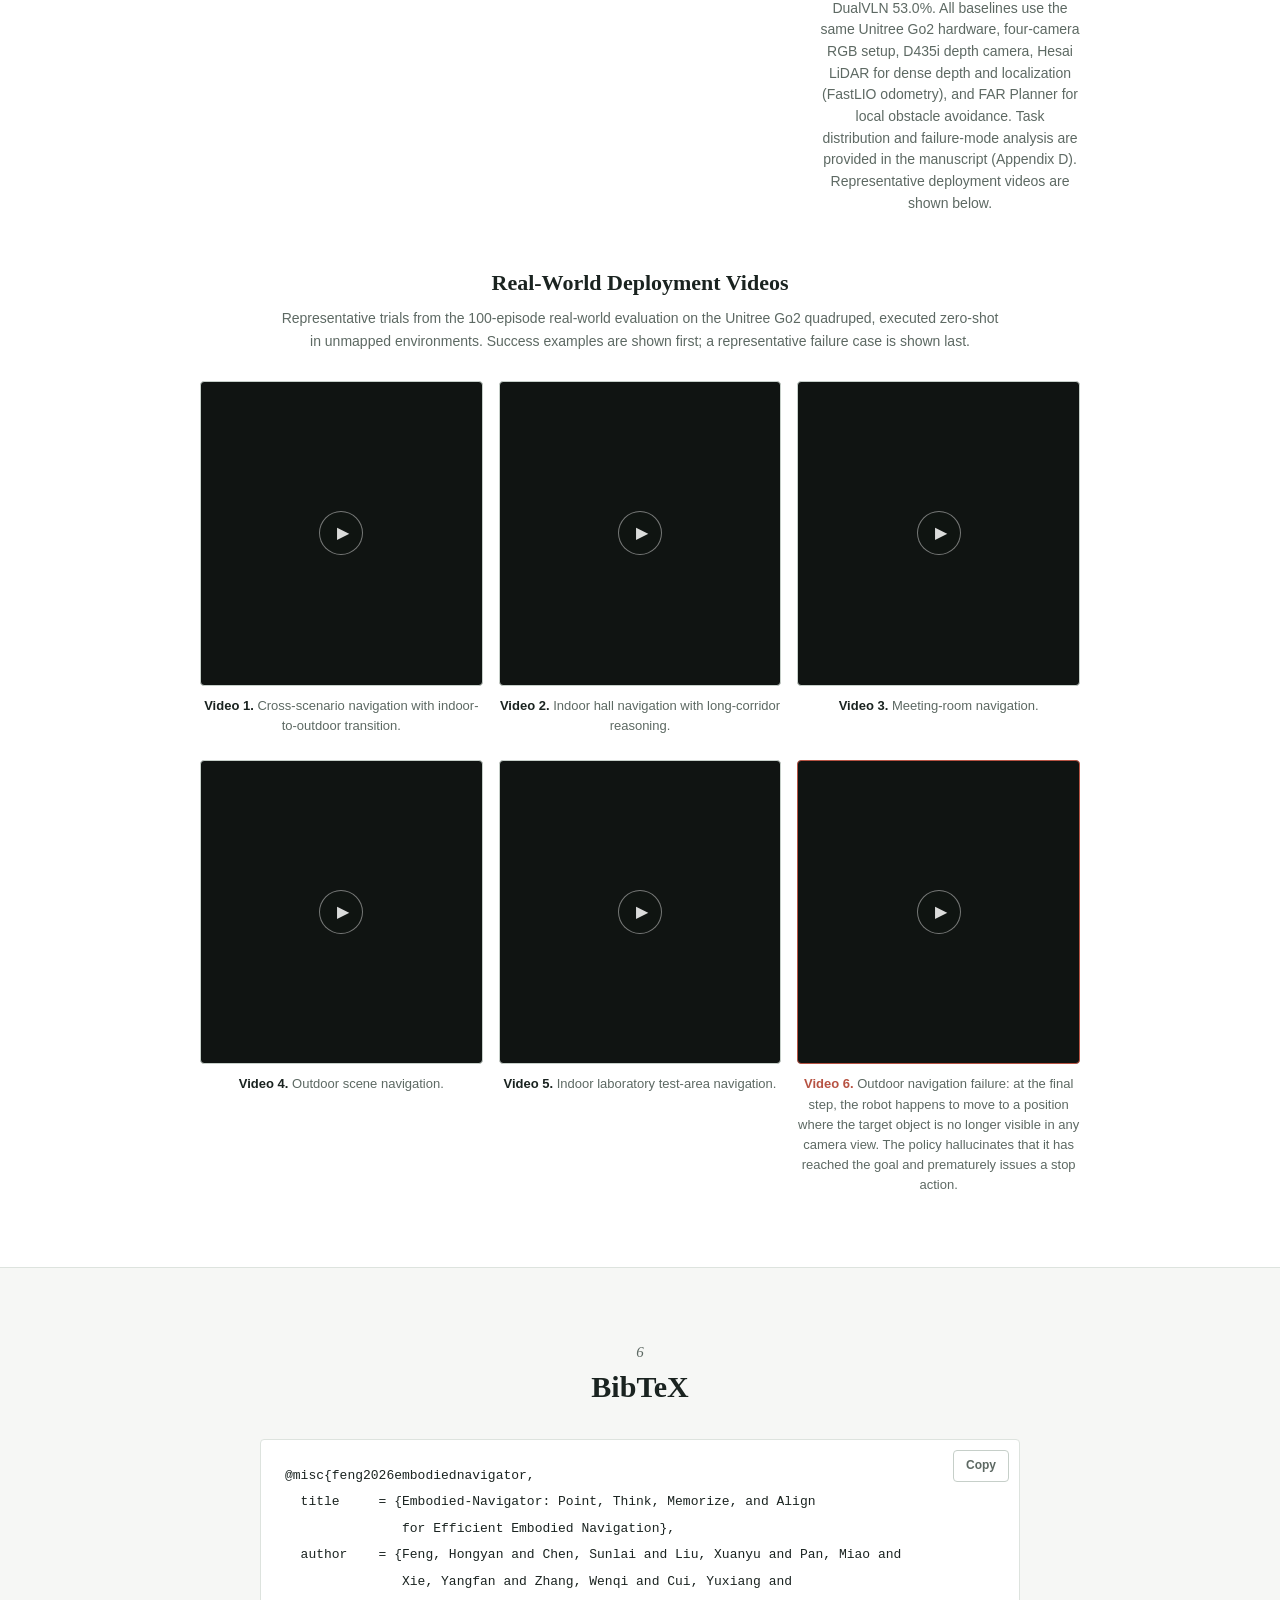
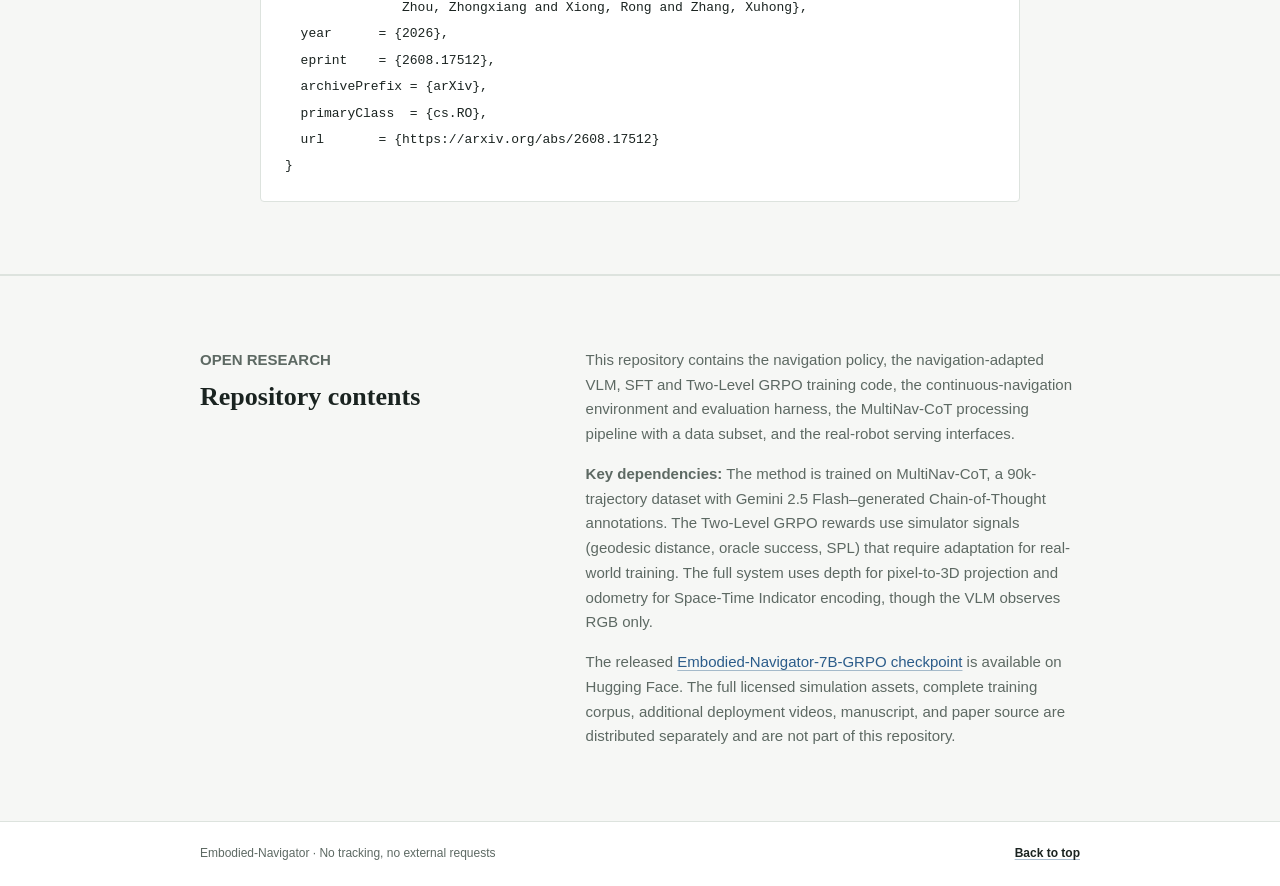
==== commit 2f82cbd5: "Update code repository links" ====
--- a/docs/index.html
+++ b/docs/index.html
@@ -86,7 +86,7 @@
           <li>
             <a
               class="resource-link"
-              href="https://github.com/ZJU-OmniAI/Embodied-Navigator"
+              href="https://github.com/ZJU-OmniAI/Embodied-Omni"
               target="_blank"
               rel="noopener noreferrer"
             >
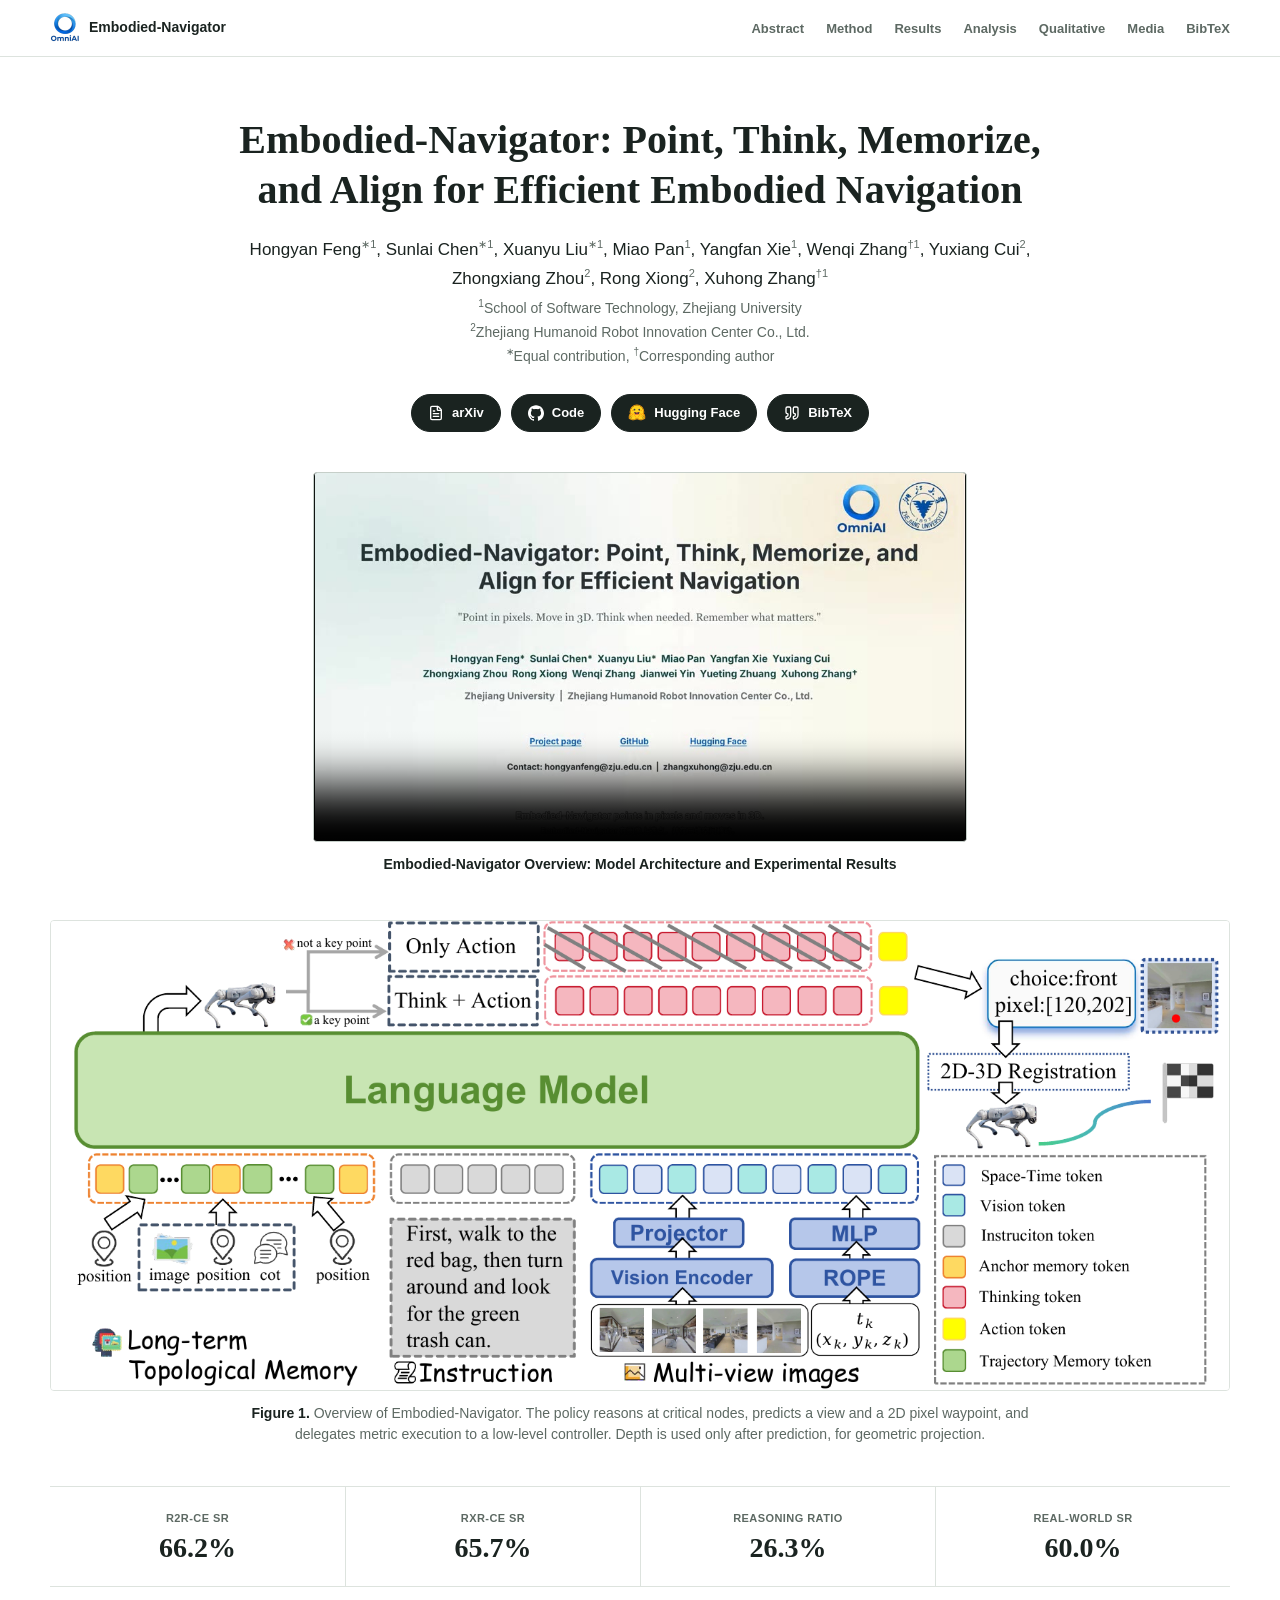
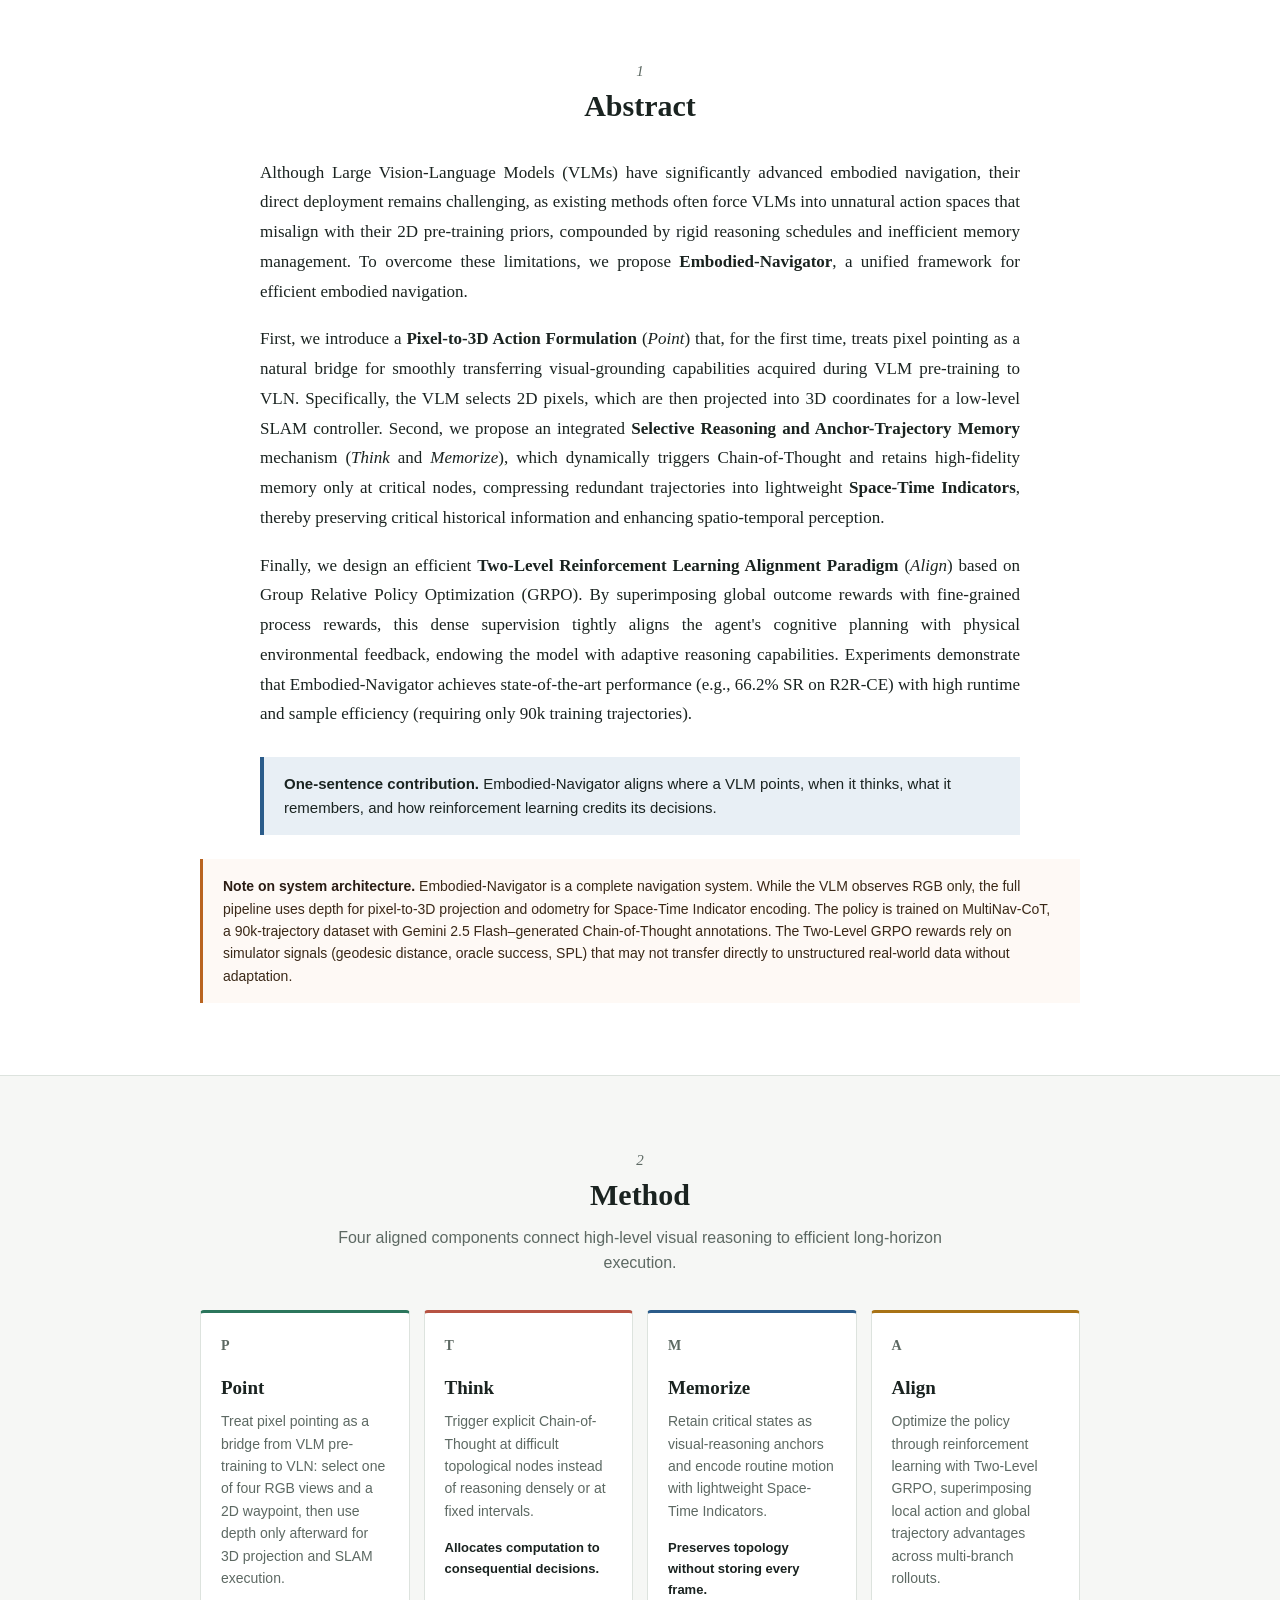
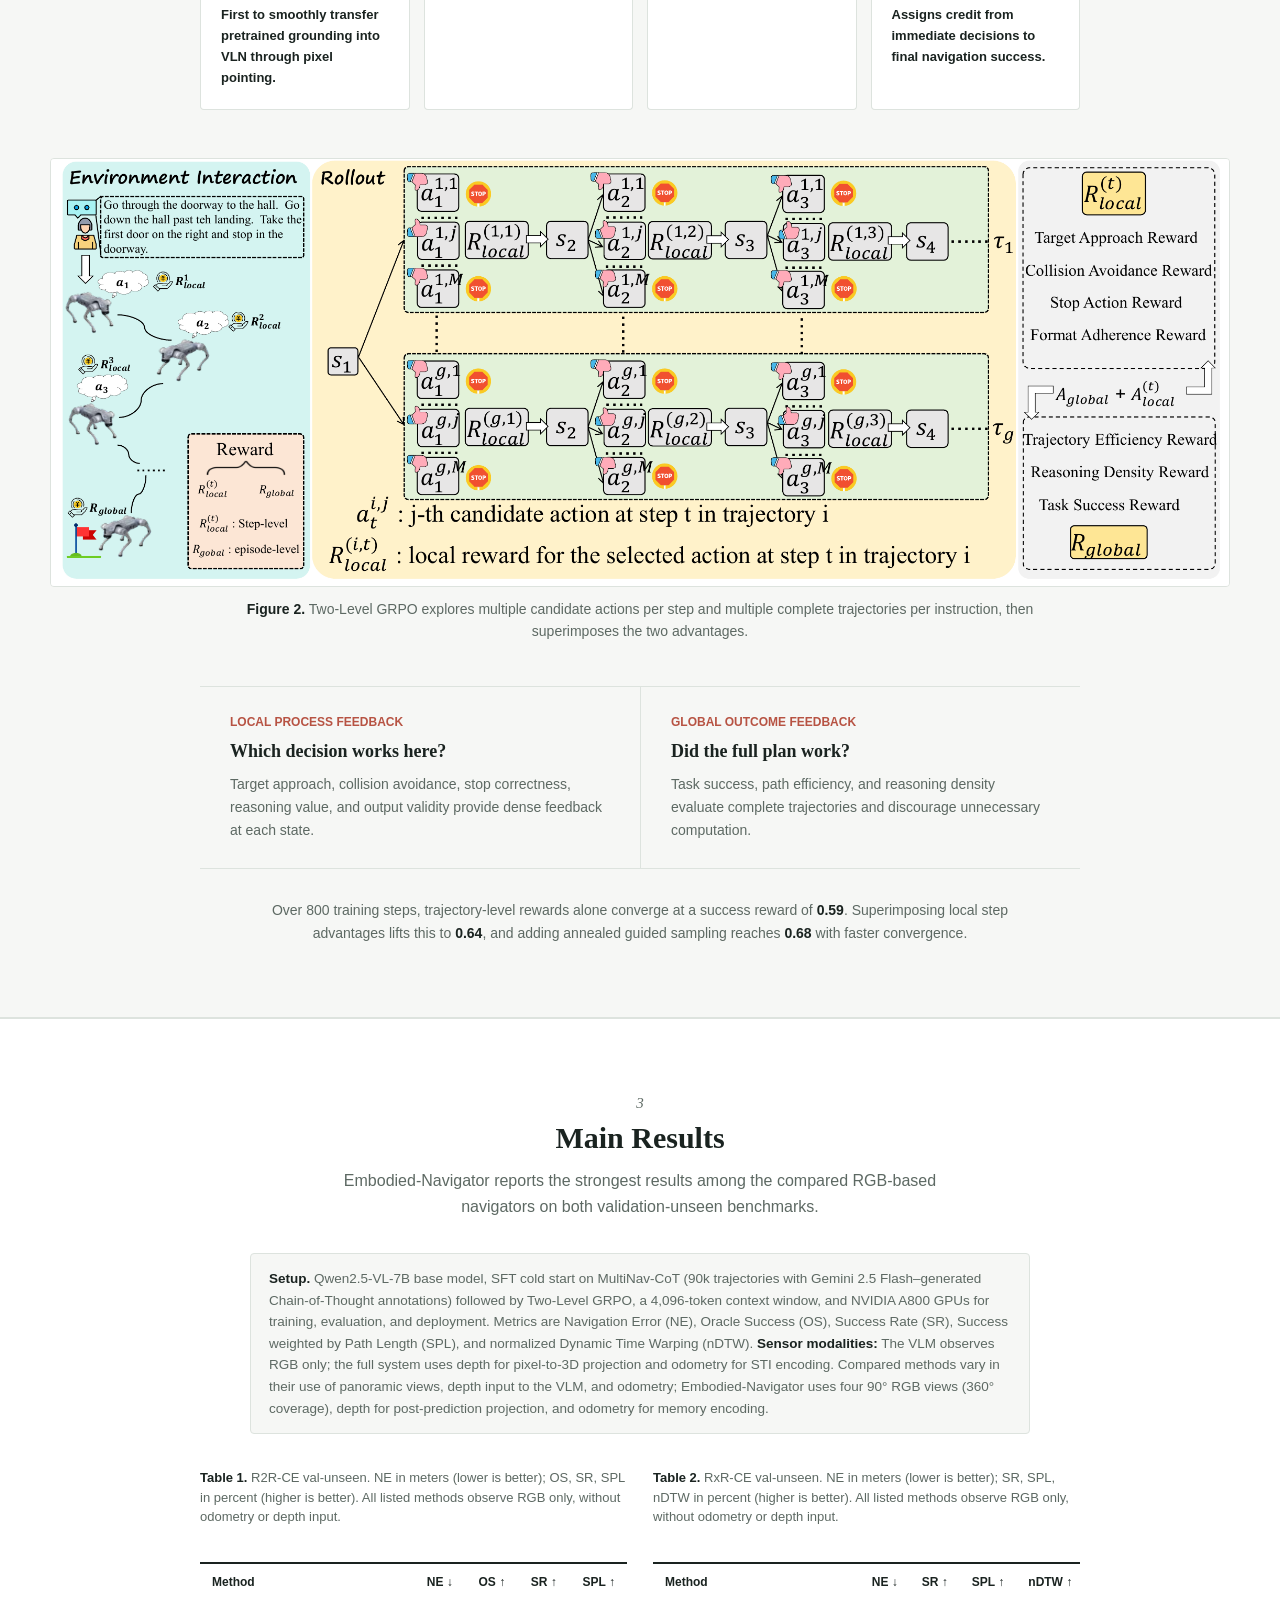
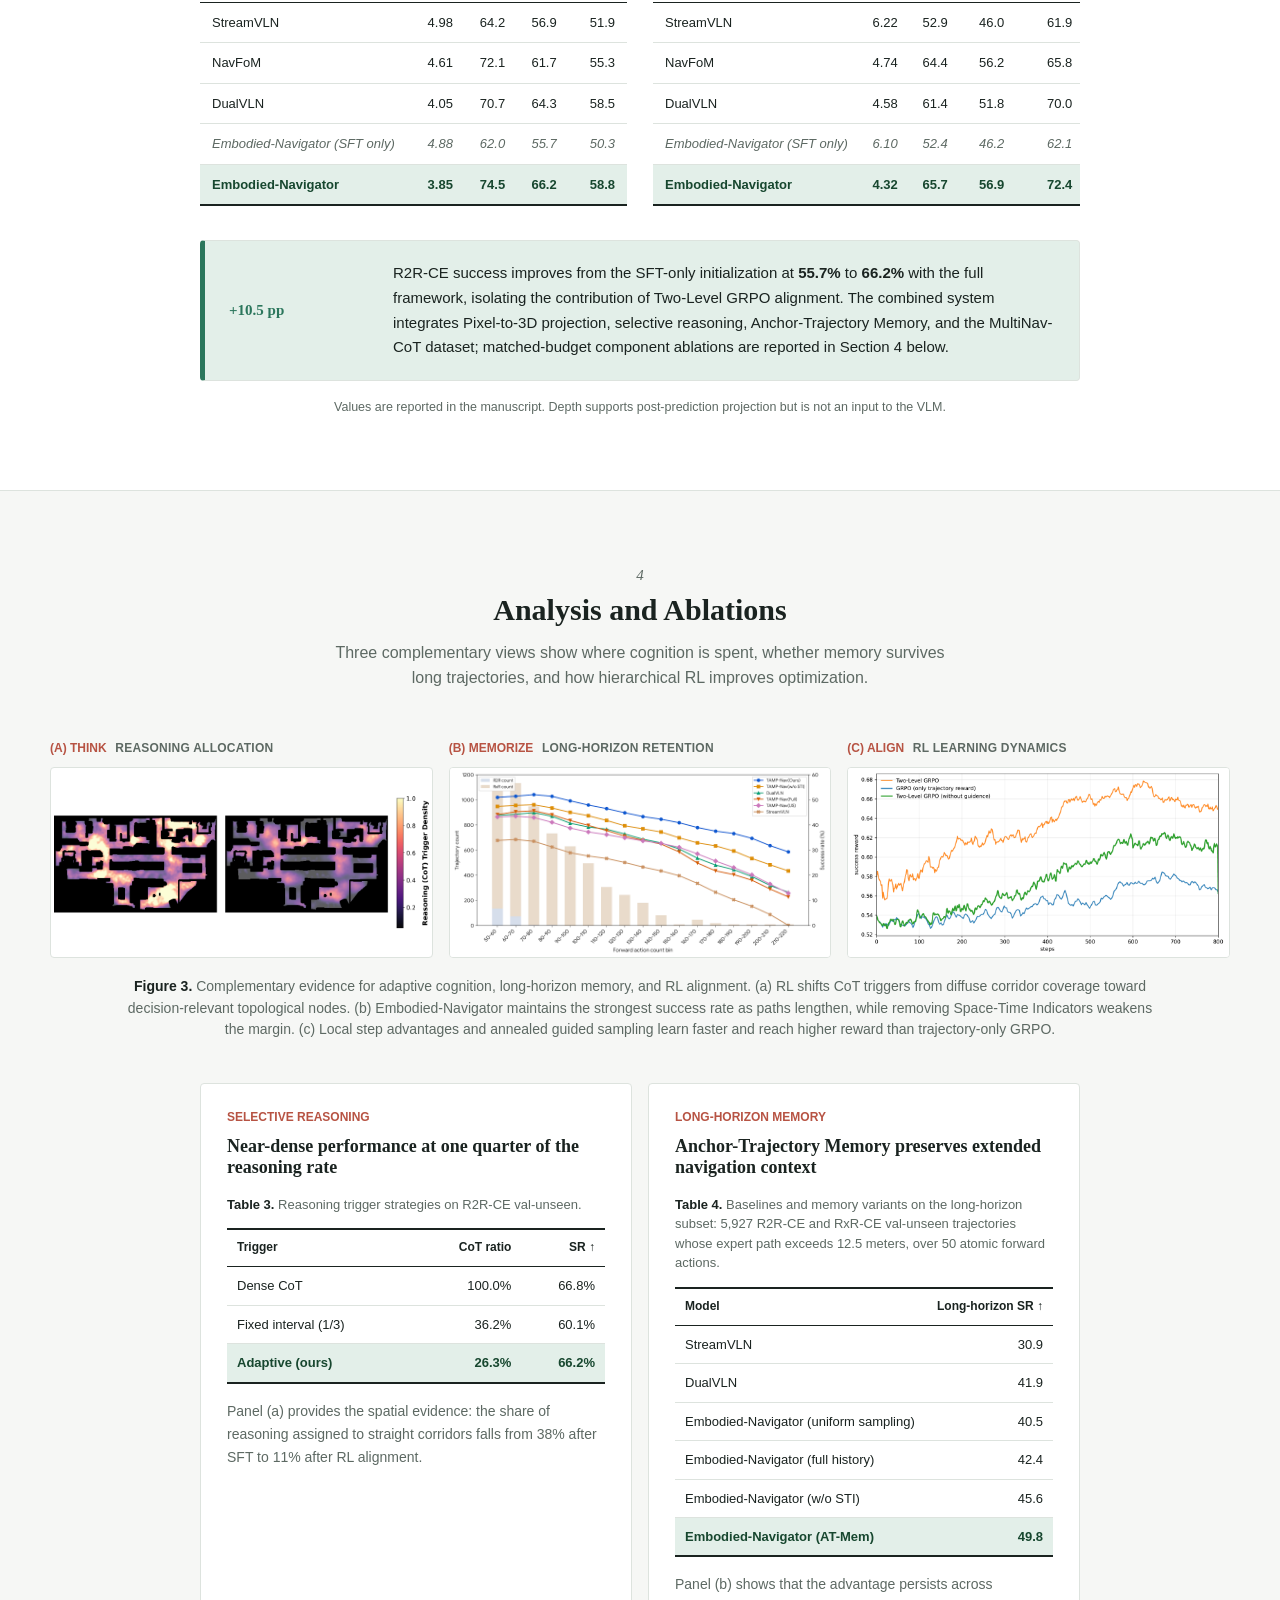
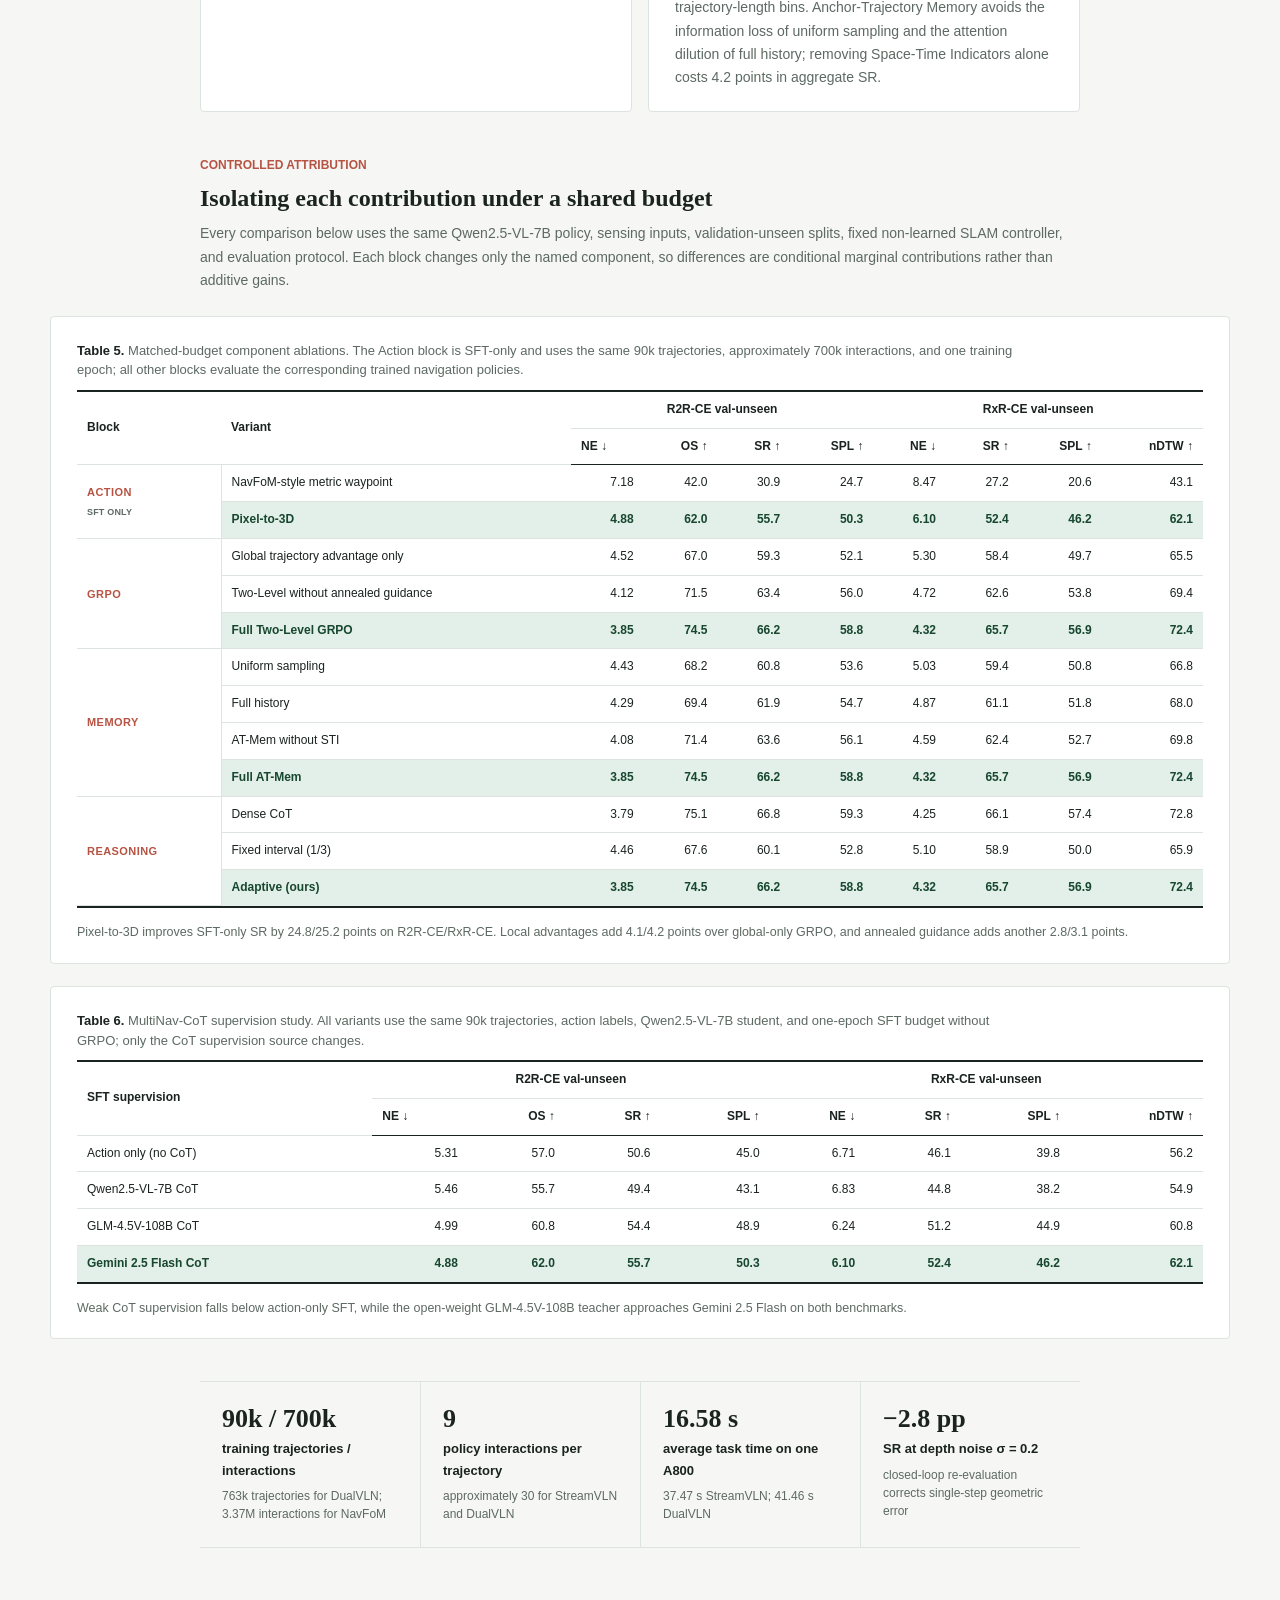
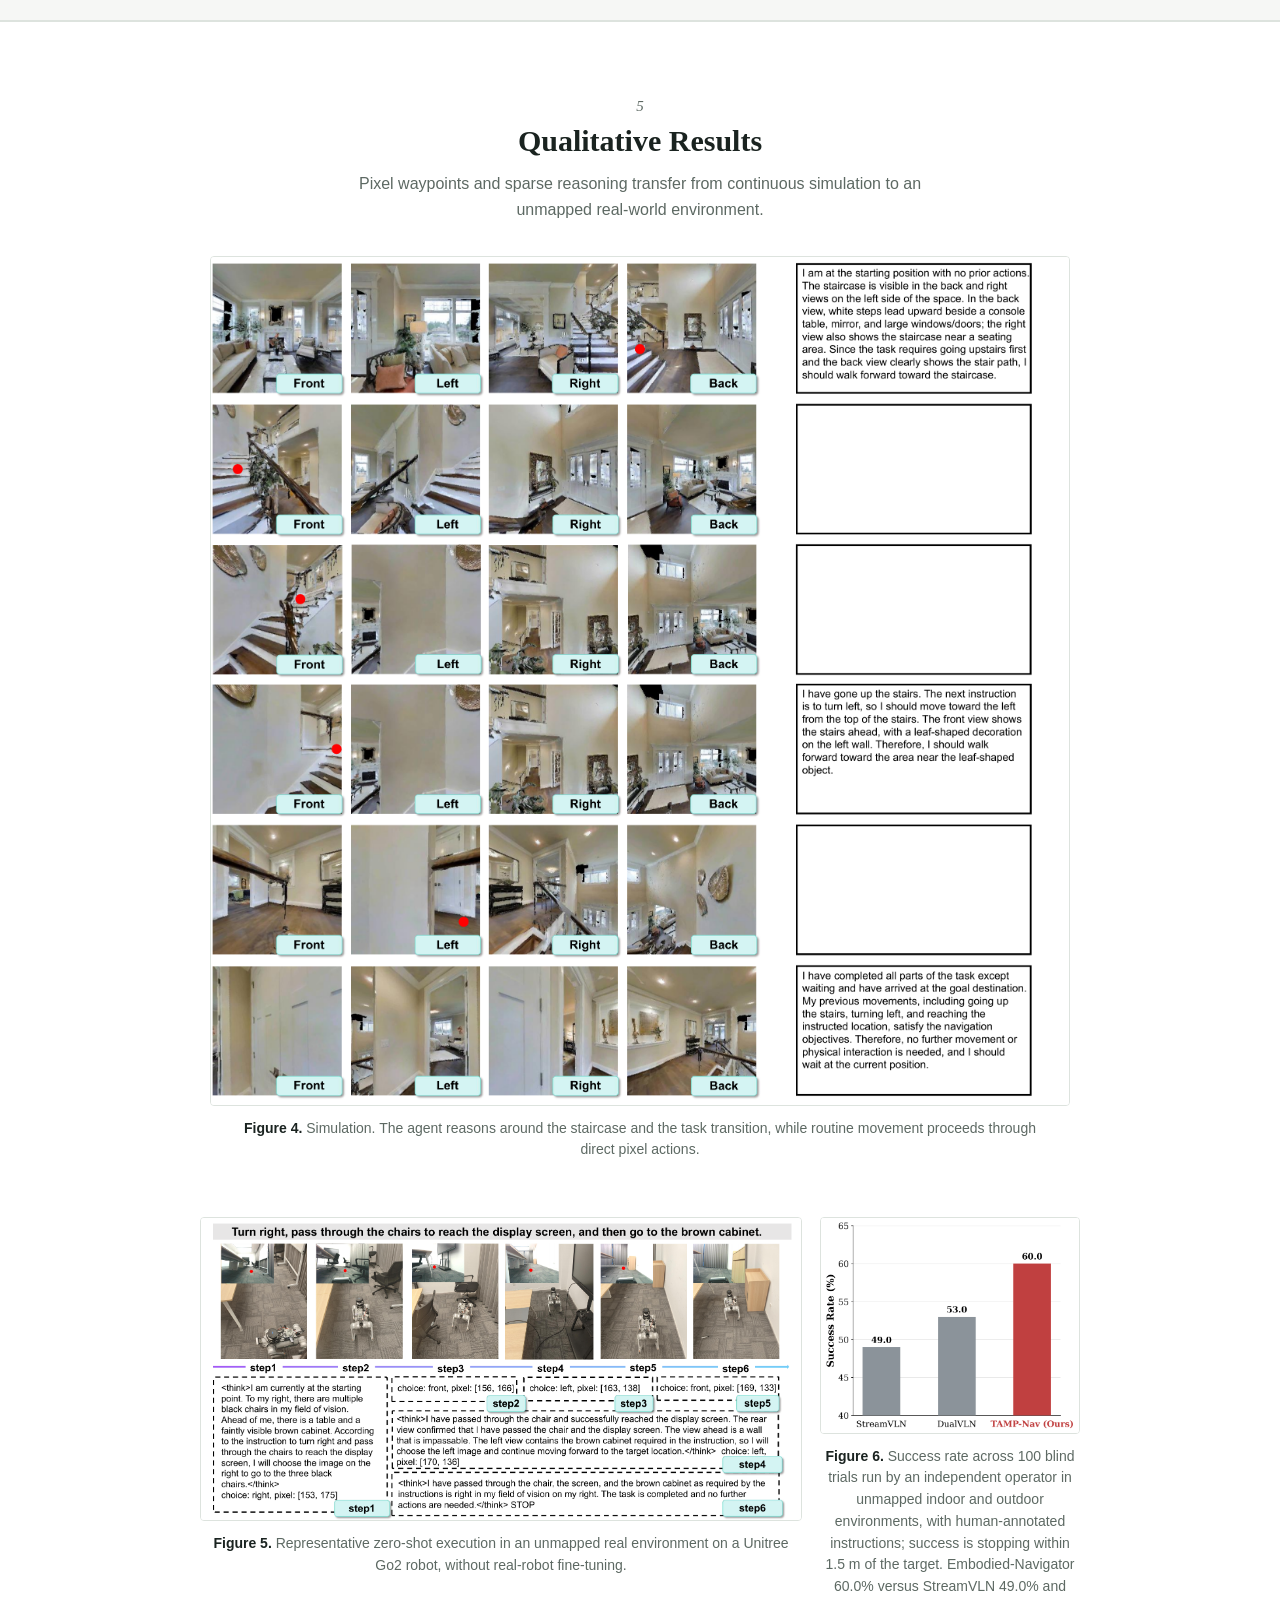
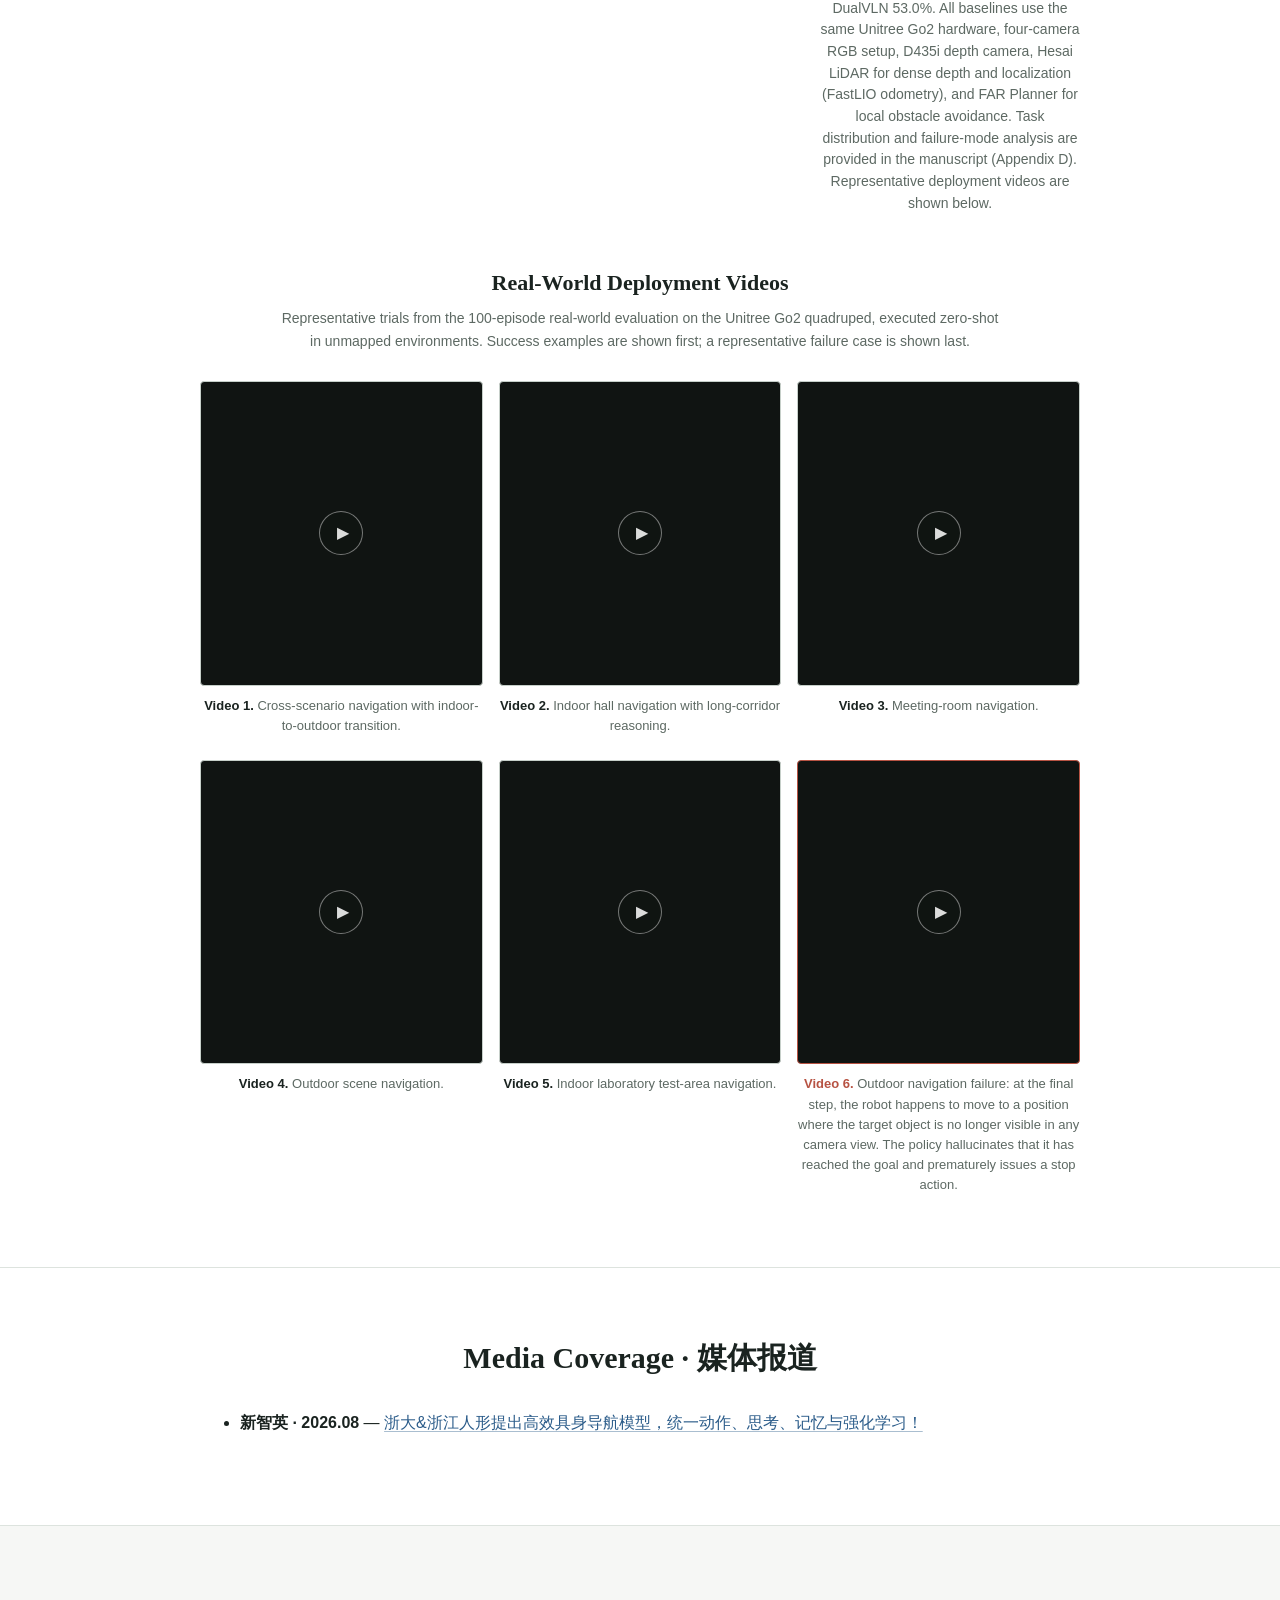
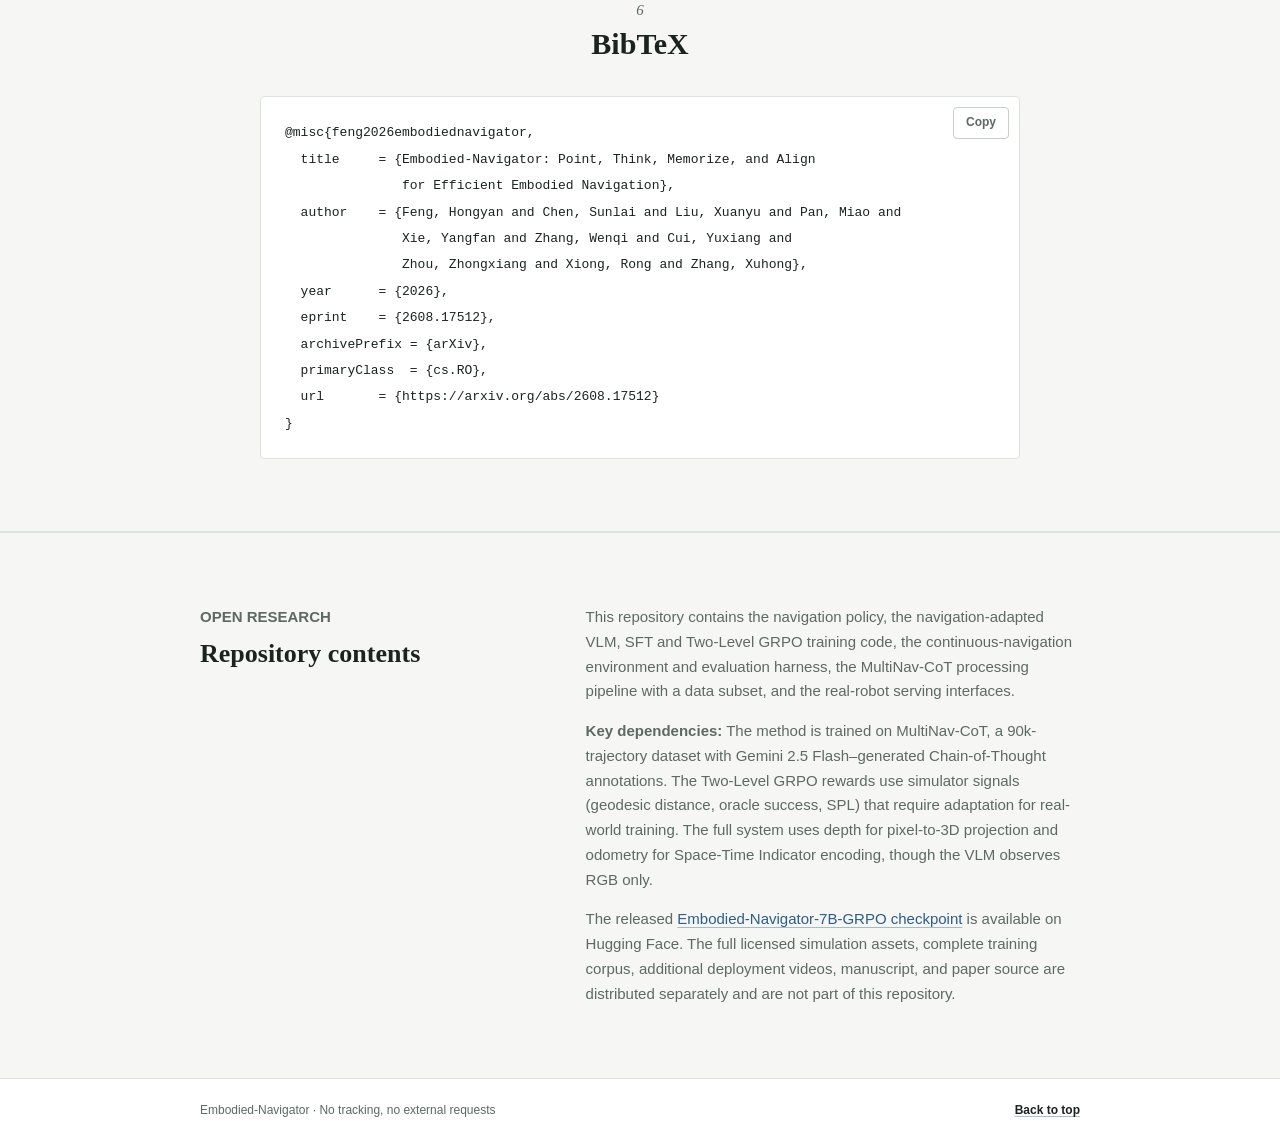
==== commit d8391128: "Update project media coverage" ====
--- a/docs/index.html
+++ b/docs/index.html
@@ -31,6 +31,7 @@
         <a href="#results">Results</a>
         <a href="#analysis">Analysis</a>
         <a href="#qualitative">Qualitative</a>
+        <a href="#media-coverage">Media</a>
         <a href="#bibtex">BibTeX</a>
       </div>
     </nav>
@@ -1053,6 +1054,15 @@
       </div>
     </section>
 
+    <section class="section" id="media-coverage" aria-labelledby="media-coverage-title">
+      <div class="page-width">
+        <div class="section-head"><h2 id="media-coverage-title">Media Coverage · 媒体报道</h2></div>
+        <ul>
+          <li><strong lang="zh-CN">新智英 · 2026.08</strong> — <a href="https://mp.weixin.qq.com/s?__biz=MzE5MTA0NzYxMQ==&amp;mid=2247517546&amp;idx=1&amp;sn=36f6f48ef7b205cf90921a6a0326cc68&amp;chksm=97edfe09f63dfb5ccf46fd2d1e053538b6eadff657e2bc32af7dc1723ccae29ccc05cb0620eb#rd" lang="zh-CN">浙大&amp;浙江人形提出高效具身导航模型，统一动作、思考、记忆与强化学习！</a></li>
+        </ul>
+      </div>
+    </section>
+
     <!-- ===================== 6. BibTeX ===================== -->
     <section class="section section-alt" id="bibtex" aria-labelledby="bibtex-title">
       <div class="page-width">
